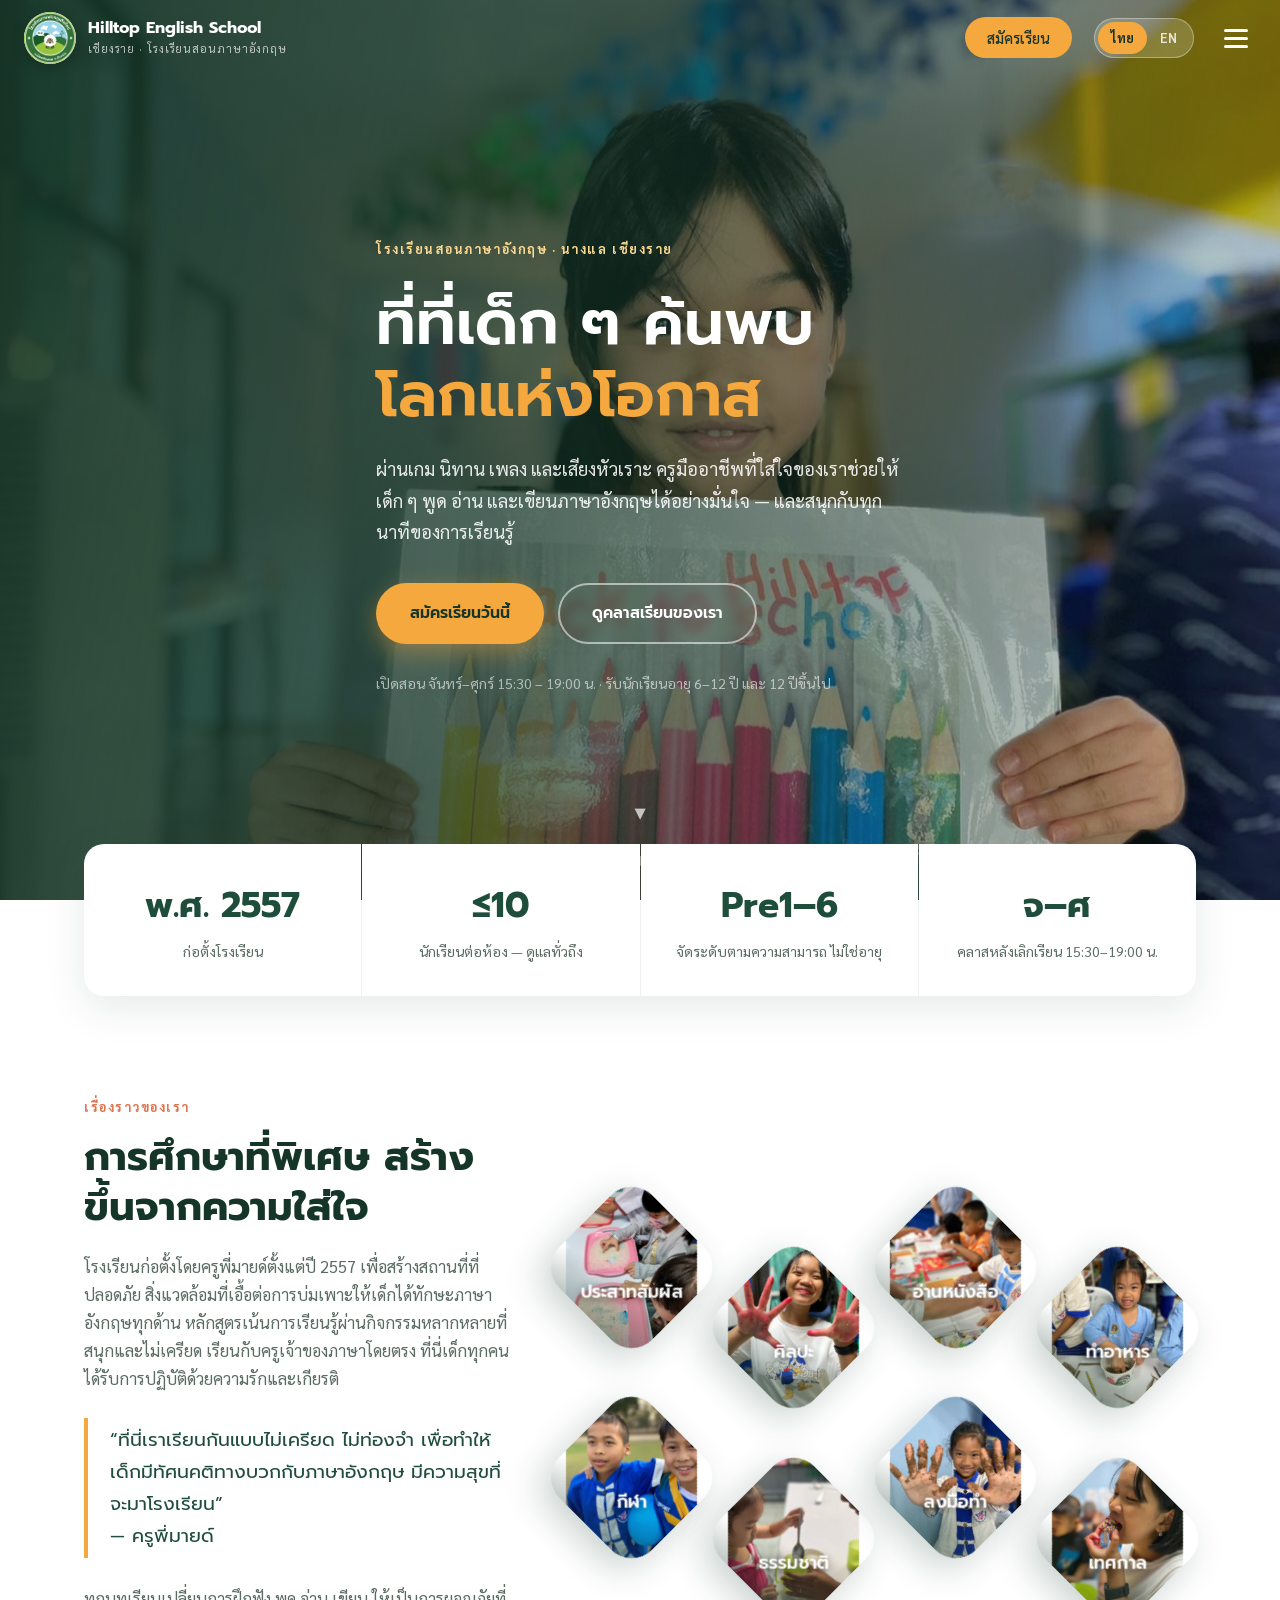
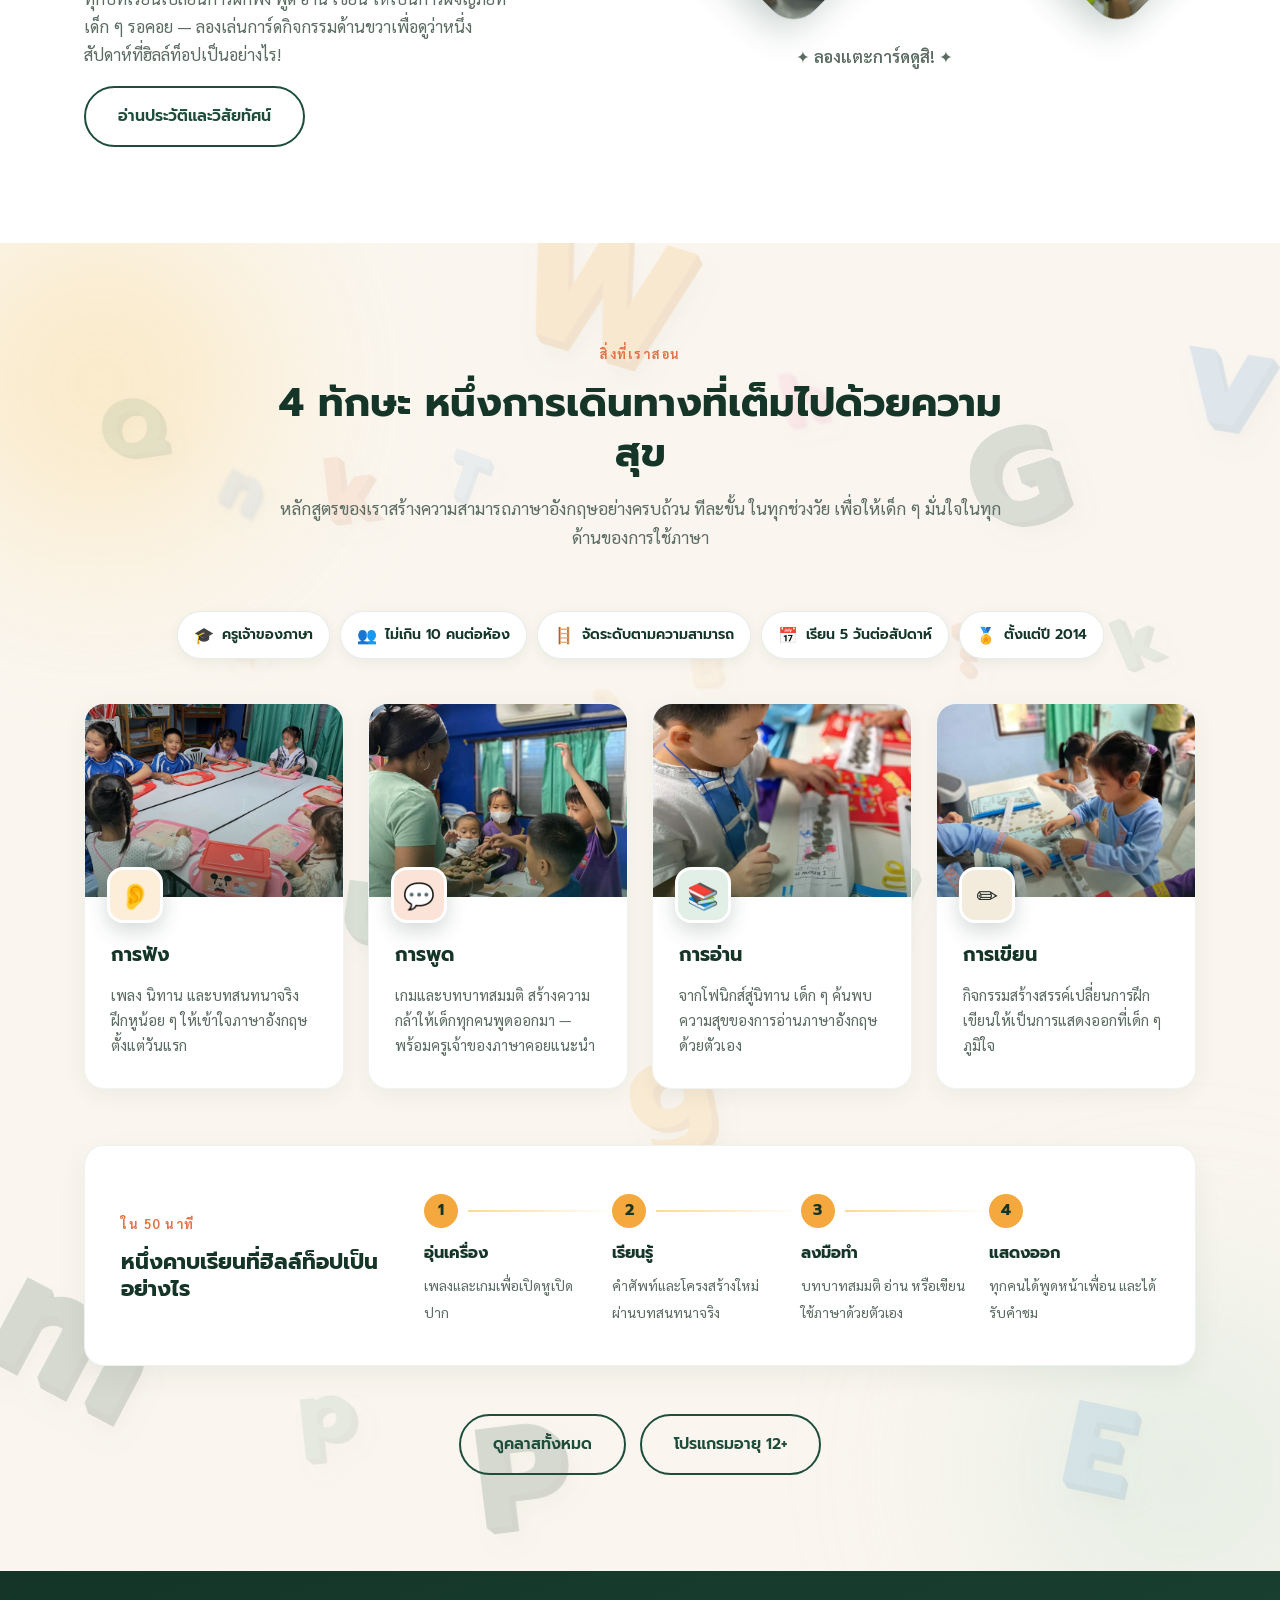
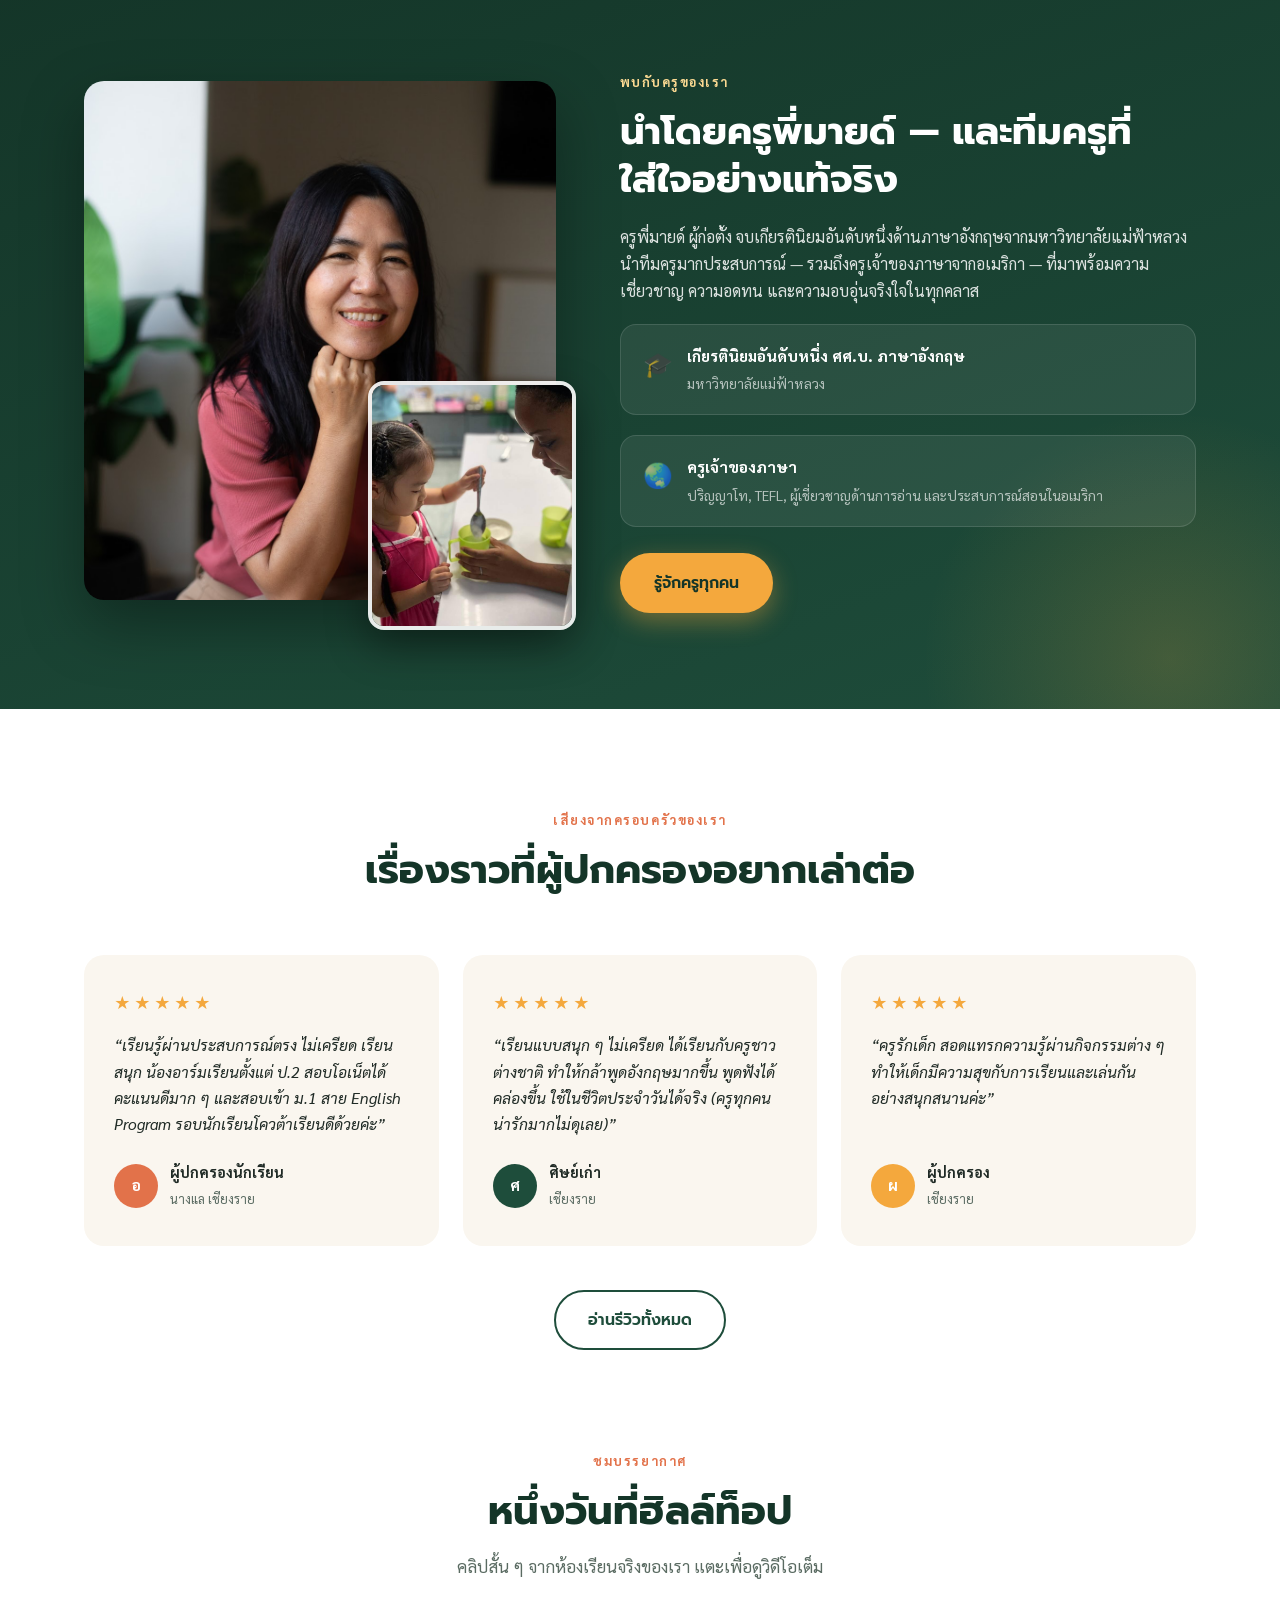
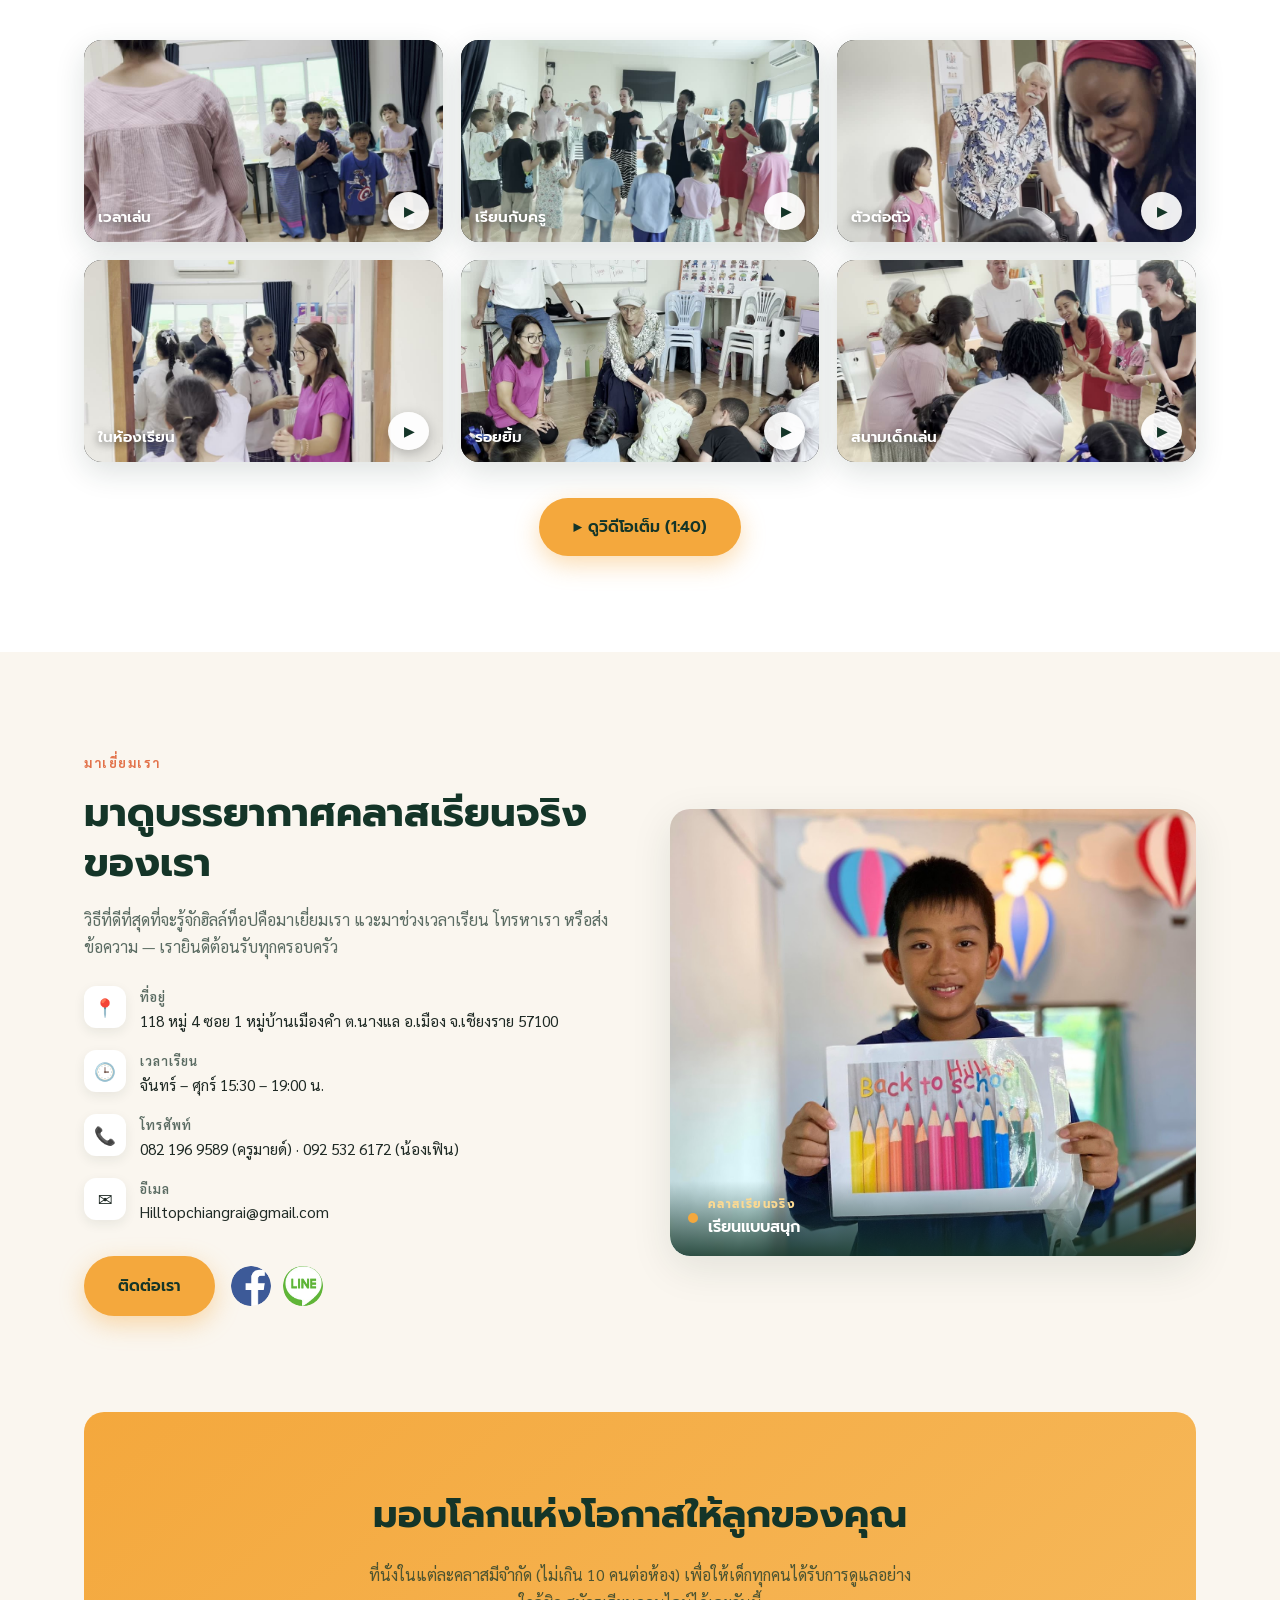
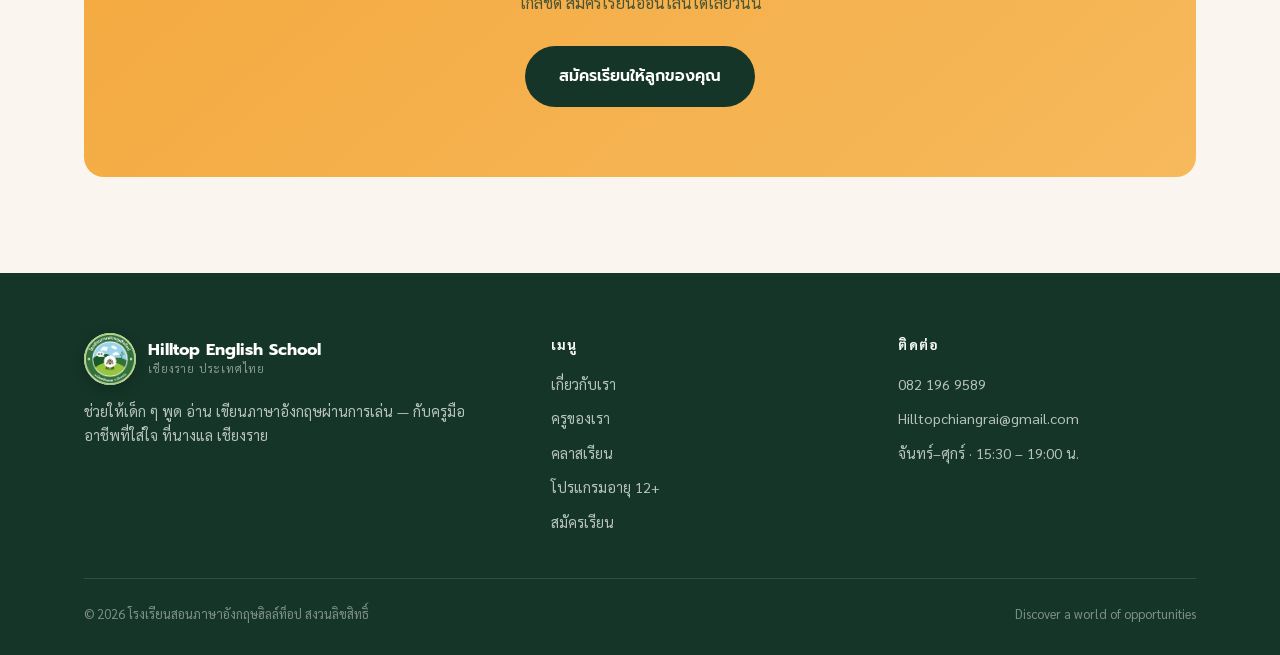
==== index.html @ f3720b36 "Classes: cinematic video bands from 2019 school film; Home: trust strip + lesson flow Co-Authored-By" ====
<!DOCTYPE html>
<html lang="th">
<head>
<meta charset="UTF-8">
<meta name="viewport" content="width=device-width, initial-scale=1.0">
<title>Hilltop English School — โรงเรียนสอนภาษาอังกฤษ เชียงราย</title>
<meta name="description" content="โรงเรียนสอนภาษาอังกฤษฮิลล์ท็อป เชียงราย — เด็ก ๆ เรียนรู้การพูด อ่าน เขียนภาษาอังกฤษผ่านเกม นิทาน และเพลง กับครูมืออาชีพที่ใส่ใจ">
<link rel="icon" href="assets/img/logo.png">
<link rel="preconnect" href="https://fonts.googleapis.com">
<link rel="preconnect" href="https://fonts.gstatic.com" crossorigin>
<link href="https://fonts.googleapis.com/css2?family=Inter:wght@400;500;600;700&family=Prompt:wght@400;500;600;700&family=Sarabun:wght@400;500;600&display=swap" rel="stylesheet">
<link rel="stylesheet" href="assets/site.css">
</head>
<body>

<nav id="nav">
  <div class="nav-inner">
    <a class="logo" href="index.html">
      <div class="logo-mark"><img src="assets/img/logo.png" alt="Hilltop English School logo"></div>
      <div class="logo-text"><b>Hilltop English School</b><span data-th="เชียงราย · โรงเรียนสอนภาษาอังกฤษ" data-en="Chiang Rai · English School">เชียงราย · โรงเรียนสอนภาษาอังกฤษ</span></div>
    </a>
    <ul class="nav-links">
      <li class="pg"><a href="about.html" data-th="เกี่ยวกับเรา" data-en="About Us">เกี่ยวกับเรา</a></li>
      <li class="pg"><a href="staff.html" data-th="ครูของเรา" data-en="Our Teachers">ครูของเรา</a></li>
      <li class="pg"><a href="classes.html" data-th="คลาสเรียน" data-en="Classes">คลาสเรียน</a></li>
      <li class="pg"><a href="age12.html" data-th="อายุ 12+" data-en="Age 12+">อายุ 12+</a></li>
      <li class="pg"><a href="reviews.html" data-th="รีวิว" data-en="Reviews">รีวิว</a></li>
      <li class="pg"><a href="contact.html" data-th="ติดต่อเรา" data-en="Contact">ติดต่อเรา</a></li>
      <li><a class="nav-cta" href="register.html" data-th="สมัครเรียน" data-en="Enroll Now">สมัครเรียน</a></li>
      <li><div class="lang-toggle" id="langToggle" title="Change language"><span data-lang="th" class="on">ไทย</span><span data-lang="en">EN</span></div></li>
    </ul>
  </div>
</nav>

<header class="hero">
  <div class="hero-slides">
    <div class="hero-slide on" style="background-image:url('assets/img/hero.jpg')"></div>
    <div class="hero-slide" style="background-image:url('assets/img/ext_07.jpg')"></div>
    <div class="hero-slide" style="background-image:url('assets/img/tile-outdoor.jpg')"></div>
    <div class="hero-slide" style="background-image:url('assets/img/ext_10.jpg')"></div>
    <div class="hero-slide" style="background-image:url('assets/img/ext_04.jpg')"></div>
  </div>
  <div class="hero-overlay"></div>
  <div class="wrap">
    <div class="hero-content">
      <span class="eyebrow" data-th="โรงเรียนสอนภาษาอังกฤษ · นางแล เชียงราย" data-en="English School · Nanglae, Chiang Rai">โรงเรียนสอนภาษาอังกฤษ · นางแล เชียงราย</span>
      <h1 data-th='ที่ที่เด็ก ๆ ค้นพบ<br><em>โลกแห่งโอกาส</em>' data-en='Where children discover <em>a world of opportunities</em>'>ที่ที่เด็ก ๆ ค้นพบ<br><em>โลกแห่งโอกาส</em></h1>
      <p class="lede" data-th="ผ่านเกม นิทาน เพลง และเสียงหัวเราะ ครูมืออาชีพที่ใส่ใจของเราช่วยให้เด็ก ๆ พูด อ่าน และเขียนภาษาอังกฤษได้อย่างมั่นใจ — และสนุกกับทุกนาทีของการเรียนรู้"
         data-en="Through games, stories, songs and laughter, our caring, qualified teachers help kids learn to speak, read and write English — and love every minute of it.">ผ่านเกม นิทาน เพลง และเสียงหัวเราะ ครูมืออาชีพที่ใส่ใจของเราช่วยให้เด็ก ๆ พูด อ่าน และเขียนภาษาอังกฤษได้อย่างมั่นใจ — และสนุกกับทุกนาทีของการเรียนรู้</p>
      <div class="hero-actions">
        <a class="btn btn-primary" href="register.html" data-th="สมัครเรียนวันนี้" data-en="Enroll Today">สมัครเรียนวันนี้</a>
        <a class="btn btn-ghost" href="classes.html" data-th="ดูคลาสเรียนของเรา" data-en="Explore Our Classes">ดูคลาสเรียนของเรา</a>
      </div>
      <p class="hero-note" data-th="เปิดสอน จันทร์–ศุกร์ 15:30 – 19:00 น. · รับนักเรียนอายุ 6–12 ปี และ 12 ปีขึ้นไป"
         data-en="Weekday classes 3:30 – 7:00 PM · Programs for ages 6–12 and 12+">เปิดสอน จันทร์–ศุกร์ 15:30 – 19:00 น. · รับนักเรียนอายุ 6–12 ปี และ 12 ปีขึ้นไป</p>
    </div>
  </div>
  <div class="hero-scroll">▾</div>
  <div class="hero-dots"></div>
</header>

<div class="stats">
  <div class="wrap">
    <div class="stats-band">
      <div class="stat"><div class="num" data-th="พ.ศ. 2557" data-en="2014">พ.ศ. 2557</div><p data-th="ก่อตั้งโรงเรียน" data-en="School founded">ก่อตั้งโรงเรียน</p></div>
      <div class="stat"><div class="num">≤10</div><p data-th="นักเรียนต่อห้อง — ดูแลทั่วถึง" data-en="Students per class — personal attention">นักเรียนต่อห้อง — ดูแลทั่วถึง</p></div>
      <div class="stat"><div class="num">Pre1–6</div><p data-th="จัดระดับตามความสามารถ ไม่ใช่อายุ" data-en="Levels by ability, not age">จัดระดับตามความสามารถ ไม่ใช่อายุ</p></div>
      <div class="stat"><div class="num" data-th="จ–ศ" data-en="M–F">จ–ศ</div><p data-th="คลาสหลังเลิกเรียน 15:30–19:00 น." data-en="After-school classes, 3:30–7 PM">คลาสหลังเลิกเรียน 15:30–19:00 น.</p></div>
    </div>
  </div>
</div>

<section class="story" id="story">
  <div class="wrap">
    <div class="rv">
      <span class="eyebrow" data-th="เรื่องราวของเรา" data-en="Our Story">เรื่องราวของเรา</span>
      <h2 data-th="การศึกษาที่พิเศษ สร้างขึ้นจากความใส่ใจ" data-en="An extraordinary education, built on care">การศึกษาที่พิเศษ สร้างขึ้นจากความใส่ใจ</h2>
      <p data-th="โรงเรียนก่อตั้งโดยครูพี่มายด์ตั้งแต่ปี 2557 เพื่อสร้างสถานที่ที่ปลอดภัย สิ่งแวดล้อมที่เอื้อต่อการบ่มเพาะให้เด็กได้ทักษะภาษาอังกฤษทุกด้าน หลักสูตรเน้นการเรียนรู้ผ่านกิจกรรมหลากหลายที่สนุกและไม่เครียด เรียนกับครูเจ้าของภาษาโดยตรง ที่นี่เด็กทุกคนได้รับการปฏิบัติด้วยความรักและเกียรติ"
         data-en="Founded by Teacher Mind in 2014 as a safe, nurturing place where children build every English skill. The curriculum centers on fun, stress-free activities taught directly by native speakers — and every child here is treated with love and honor.">โรงเรียนก่อตั้งโดยครูพี่มายด์ตั้งแต่ปี 2557 เพื่อสร้างสถานที่ที่ปลอดภัย สิ่งแวดล้อมที่เอื้อต่อการบ่มเพาะให้เด็กได้ทักษะภาษาอังกฤษทุกด้าน หลักสูตรเน้นการเรียนรู้ผ่านกิจกรรมหลากหลายที่สนุกและไม่เครียด เรียนกับครูเจ้าของภาษาโดยตรง ที่นี่เด็กทุกคนได้รับการปฏิบัติด้วยความรักและเกียรติ</p>
      <blockquote data-th="&ldquo;ที่นี่เราเรียนกันแบบไม่เครียด ไม่ท่องจำ เพื่อทำให้เด็กมีทัศนคติทางบวกกับภาษาอังกฤษ มีความสุขที่จะมาโรงเรียน&rdquo;<br>— ครูพี่มายด์" data-en="&ldquo;Here we learn without stress and without rote memorization — so children build a positive attitude toward English and are happy to come to school.&rdquo;<br>— Teacher Mind">&ldquo;ที่นี่เราเรียนกันแบบไม่เครียด ไม่ท่องจำ เพื่อทำให้เด็กมีทัศนคติทางบวกกับภาษาอังกฤษ มีความสุขที่จะมาโรงเรียน&rdquo;<br>— ครูพี่มายด์</blockquote>
      <p data-th="ทุกบทเรียนเปลี่ยนการฝึกฟัง พูด อ่าน เขียน ให้เป็นการผจญภัยที่เด็ก ๆ รอคอย — ลองเล่นการ์ดกิจกรรมด้านขวาเพื่อดูว่าหนึ่งสัปดาห์ที่ฮิลล์ท็อปเป็นอย่างไร!"
         data-en="Every lesson turns listening, speaking, reading and writing into adventures children look forward to — play with the activity cards on the right to see what a week at Hilltop looks like!">ทุกบทเรียนเปลี่ยนการฝึกฟัง พูด อ่าน เขียน ให้เป็นการผจญภัยที่เด็ก ๆ รอคอย — ลองเล่นการ์ดกิจกรรมด้านขวาเพื่อดูว่าหนึ่งสัปดาห์ที่ฮิลล์ท็อปเป็นอย่างไร!</p>
      <a class="btn btn-outline" href="about.html" data-th="อ่านประวัติและวิสัยทัศน์" data-en="Read Our History &amp; Vision">อ่านประวัติและวิสัยทัศน์</a>
    </div>
    <div class="rv">
      <div class="board" id="board">
        <div class="dia"><div class="dia-inner">
          <div class="dia-face dia-front"><img src="assets/img/tile-senses.jpg" alt=""><div class="dia-label" data-th="ประสาทสัมผัส" data-en="Sensory Play">ประสาทสัมผัส</div></div>
          <div class="dia-face dia-back bg-1"><div class="in"><b data-th="เรียนผ่านสัมผัส" data-en="Learning by Touch">เรียนผ่านสัมผัส</b><span data-th="ฝึกเขียนตัวอักษรผ่านกิจกรรมสนุก ๆ" data-en="Tracing letters through playful activities">ฝึกเขียนตัวอักษรผ่านกิจกรรมสนุก ๆ</span></div></div>
        </div></div>
        <div class="dia"><div class="dia-inner">
          <div class="dia-face dia-front"><img src="assets/img/tile-paint.jpg" alt=""><div class="dia-label" data-th="ศิลปะ" data-en="Art">ศิลปะ</div></div>
          <div class="dia-face dia-back bg-2"><div class="in"><b data-th="สร้างสรรค์" data-en="Get Creative">สร้างสรรค์</b><span data-th="ศิลปะและงานฝีมือ พร้อมคำศัพท์ใหม่" data-en="Arts &amp; crafts, with new English words">ศิลปะและงานฝีมือ พร้อมคำศัพท์ใหม่</span></div></div>
        </div></div>
        <div class="dia"><div class="dia-inner">
          <div class="dia-face dia-front"><img src="assets/img/tile-read.jpg" alt=""><div class="dia-label" data-th="อ่านหนังสือ" data-en="Reading">อ่านหนังสือ</div></div>
          <div class="dia-face dia-back bg-3"><div class="in"><b data-th="รักการอ่าน" data-en="Love of Reading">รักการอ่าน</b><span data-th="จากโฟนิกส์สู่นิทานภาษาอังกฤษ" data-en="From phonics to English storybooks">จากโฟนิกส์สู่นิทานภาษาอังกฤษ</span></div></div>
        </div></div>
        <div class="dia"><div class="dia-inner">
          <div class="dia-face dia-front"><img src="assets/img/tile-cook.jpg" alt=""><div class="dia-label" data-th="ทำอาหาร" data-en="Cooking">ทำอาหาร</div></div>
          <div class="dia-face dia-back bg-4"><div class="in"><b data-th="ครัวเล็ก ๆ" data-en="Little Chefs">ครัวเล็ก ๆ</b><span data-th="เรียนคำศัพท์ผ่านการทำขนม" data-en="Vocabulary through cooking together">เรียนคำศัพท์ผ่านการทำขนม</span></div></div>
        </div></div>
        <div class="dia"><div class="dia-inner">
          <div class="dia-face dia-front"><img src="assets/img/tile-outdoor.jpg" alt=""><div class="dia-label" data-th="กีฬา" data-en="Sports">กีฬา</div></div>
          <div class="dia-face dia-back bg-3"><div class="in"><b data-th="เล่นข้างนอก" data-en="Outdoor Fun">เล่นข้างนอก</b><span data-th="กีฬาและเกมกลางแจ้งเป็นภาษาอังกฤษ" data-en="Sports &amp; games — all in English">กีฬาและเกมกลางแจ้งเป็นภาษาอังกฤษ</span></div></div>
        </div></div>
        <div class="dia"><div class="dia-inner">
          <div class="dia-face dia-front"><img src="assets/img/tile-nature.jpg" alt=""><div class="dia-label" data-th="ธรรมชาติ" data-en="Nature">ธรรมชาติ</div></div>
          <div class="dia-face dia-back bg-1"><div class="in"><b data-th="ทัศนศึกษา" data-en="Field Trips">ทัศนศึกษา</b><span data-th="ผจญภัยและเรียนรู้นอกห้องเรียน" data-en="Adventures beyond the classroom">ผจญภัยและเรียนรู้นอกห้องเรียน</span></div></div>
        </div></div>
        <div class="dia"><div class="dia-inner">
          <div class="dia-face dia-front"><img src="assets/img/tile-mud.jpg" alt=""><div class="dia-label" data-th="ลงมือทำ" data-en="Hands-On">ลงมือทำ</div></div>
          <div class="dia-face dia-back bg-2"><div class="in"><b data-th="กล้าเลอะ กล้าเรียนรู้" data-en="Messy &amp; Proud">กล้าเลอะ กล้าเรียนรู้</b><span data-th="การทดลองที่ทำให้จำได้ไม่ลืม" data-en="Experiences kids never forget">การทดลองที่ทำให้จำได้ไม่ลืม</span></div></div>
        </div></div>
        <div class="dia"><div class="dia-inner">
          <div class="dia-face dia-front"><img src="assets/img/tile-party.jpg" alt=""><div class="dia-label" data-th="เทศกาล" data-en="Celebrations">เทศกาล</div></div>
          <div class="dia-face dia-back bg-4"><div class="in"><b data-th="ความสุขทุกเทศกาล" data-en="Every Festival">ความสุขทุกเทศกาล</b><span data-th="วัฒนธรรมและปาร์ตี้ภาษาอังกฤษ" data-en="Culture, parties &amp; English cheer">วัฒนธรรมและปาร์ตี้ภาษาอังกฤษ</span></div></div>
        </div></div>
      </div>
      <p class="play-hint" data-th="✦ ลองแตะการ์ดดูสิ! ✦" data-en="✦ Tap the cards to play! ✦">✦ ลองแตะการ์ดดูสิ! ✦</p>
    </div>
  </div>
</section>

<section class="programs" id="programs">
  <div class="prog-bg" aria-hidden="true"><span class="blob b1"></span><span class="blob b2"></span><div class="letter-field" id="letterField"></div></div>
  <div class="wrap">
    <div class="sec-head rv">
      <span class="eyebrow" data-th="สิ่งที่เราสอน" data-en="What We Teach">สิ่งที่เราสอน</span>
      <h2 data-th="4 ทักษะ หนึ่งการเดินทางที่เต็มไปด้วยความสุข" data-en="Four skills. One joyful journey.">4 ทักษะ หนึ่งการเดินทางที่เต็มไปด้วยความสุข</h2>
      <p data-th="หลักสูตรของเราสร้างความสามารถภาษาอังกฤษอย่างครบถ้วน ทีละขั้น ในทุกช่วงวัย เพื่อให้เด็ก ๆ มั่นใจในทุกด้านของการใช้ภาษา"
         data-en="Our curriculum builds complete English ability — step by step, at every age — so children grow confident in every way they use the language.">หลักสูตรของเราสร้างความสามารถภาษาอังกฤษอย่างครบถ้วน ทีละขั้น ในทุกช่วงวัย เพื่อให้เด็ก ๆ มั่นใจในทุกด้านของการใช้ภาษา</p>
    </div>
    <ul class="trust rv">
      <li><span>🎓</span><b data-th="ครูเจ้าของภาษา" data-en="Native-speaker teachers">ครูเจ้าของภาษา</b></li>
      <li><span>👥</span><b data-th="ไม่เกิน 10 คนต่อห้อง" data-en="Max 10 per class">ไม่เกิน 10 คนต่อห้อง</b></li>
      <li><span>🪜</span><b data-th="จัดระดับตามความสามารถ" data-en="Placed by ability">จัดระดับตามความสามารถ</b></li>
      <li><span>📅</span><b data-th="เรียน 5 วันต่อสัปดาห์" data-en="5 days a week">เรียน 5 วันต่อสัปดาห์</b></li>
      <li><span>🏅</span><b data-th="ตั้งแต่ปี 2014" data-en="Since 2014">ตั้งแต่ปี 2014</b></li>
    </ul>
    <div class="cards">
      <div class="card card-photo rv">
        <div class="card-img"><div class="card-img-clip"><img src="assets/img/orig_01.jpg" alt="" loading="lazy"></div><div class="icon i-1">👂</div></div>
        <div class="card-body">
        <h3 data-th="การฟัง" data-en="Listening">การฟัง</h3>
        <p data-th="เพลง นิทาน และบทสนทนาจริง ฝึกหูน้อย ๆ ให้เข้าใจภาษาอังกฤษตั้งแต่วันแรก" data-en="Songs, stories and natural conversation train young ears to understand real English from day one.">เพลง นิทาน และบทสนทนาจริง ฝึกหูน้อย ๆ ให้เข้าใจภาษาอังกฤษตั้งแต่วันแรก</p>
      </div>
      </div>
      <div class="card card-photo rv">
        <div class="card-img"><div class="card-img-clip"><img src="assets/img/orig_12.jpg" alt="" loading="lazy"></div><div class="icon i-2">💬</div></div>
        <div class="card-body">
        <h3 data-th="การพูด" data-en="Speaking">การพูด</h3>
        <p data-th="เกมและบทบาทสมมติ สร้างความกล้าให้เด็กทุกคนพูดออกมา — พร้อมครูเจ้าของภาษาคอยแนะนำ" data-en="Games and role-play give every child the confidence to speak up — with native-speaker teachers to guide them.">เกมและบทบาทสมมติ สร้างความกล้าให้เด็กทุกคนพูดออกมา — พร้อมครูเจ้าของภาษาคอยแนะนำ</p>
      </div>
      </div>
      <div class="card card-photo rv">
        <div class="card-img"><div class="card-img-clip"><img src="assets/img/orig_28.jpg" alt="" loading="lazy"></div><div class="icon i-3">📚</div></div>
        <div class="card-body">
        <h3 data-th="การอ่าน" data-en="Reading">การอ่าน</h3>
        <p data-th="จากโฟนิกส์สู่นิทาน เด็ก ๆ ค้นพบความสุขของการอ่านภาษาอังกฤษด้วยตัวเอง" data-en="From phonics to fairy tales, children discover the joy of reading English on their own.">จากโฟนิกส์สู่นิทาน เด็ก ๆ ค้นพบความสุขของการอ่านภาษาอังกฤษด้วยตัวเอง</p>
      </div>
      </div>
      <div class="card card-photo rv">
        <div class="card-img"><div class="card-img-clip"><img src="assets/img/orig_22.jpg" alt="" loading="lazy"></div><div class="icon i-4">✏️</div></div>
        <div class="card-body">
        <h3 data-th="การเขียน" data-en="Writing">การเขียน</h3>
        <p data-th="กิจกรรมสร้างสรรค์เปลี่ยนการฝึกเขียนให้เป็นการแสดงออกที่เด็ก ๆ ภูมิใจ" data-en="Creative, hands-on activities turn writing practice into self-expression children are proud of.">กิจกรรมสร้างสรรค์เปลี่ยนการฝึกเขียนให้เป็นการแสดงออกที่เด็ก ๆ ภูมิใจ</p>
      </div>
      </div>
    </div>
    <div class="flow rv">
      <div class="flow-head"><span class="eyebrow" data-th="ใน 50 นาที" data-en="Inside 50 minutes">ใน 50 นาที</span><h3 data-th="หนึ่งคาบเรียนที่ฮิลล์ท็อปเป็นอย่างไร" data-en="What one Hilltop lesson looks like">หนึ่งคาบเรียนที่ฮิลล์ท็อปเป็นอย่างไร</h3></div>
      <ol class="flow-steps">
        <li><i>1</i><b data-th="อุ่นเครื่อง" data-en="Warm-up">อุ่นเครื่อง</b><span data-th="เพลงและเกมเพื่อเปิดหูเปิดปาก" data-en="A song and a game to open ears and mouths.">เพลงและเกมเพื่อเปิดหูเปิดปาก</span></li>
        <li><i>2</i><b data-th="เรียนรู้" data-en="Learn">เรียนรู้</b><span data-th="คำศัพท์และโครงสร้างใหม่ ผ่านบทสนทนาจริง" data-en="New words and patterns through real conversation.">คำศัพท์และโครงสร้างใหม่ ผ่านบทสนทนาจริง</span></li>
        <li><i>3</i><b data-th="ลงมือทำ" data-en="Do">ลงมือทำ</b><span data-th="บทบาทสมมติ อ่าน หรือเขียน ใช้ภาษาด้วยตัวเอง" data-en="Role-play, reading or writing — using the language themselves.">บทบาทสมมติ อ่าน หรือเขียน ใช้ภาษาด้วยตัวเอง</span></li>
        <li><i>4</i><b data-th="แสดงออก" data-en="Show">แสดงออก</b><span data-th="ทุกคนได้พูดหน้าเพื่อน และได้รับคำชม" data-en="Every child speaks up in front of friends, and gets praised.">ทุกคนได้พูดหน้าเพื่อน และได้รับคำชม</span></li>
      </ol>
    </div>
    <div style="text-align:center;margin-top:48px" class="rv">
      <a class="btn btn-outline" href="classes.html" data-th="ดูคลาสทั้งหมด" data-en="See All Classes">ดูคลาสทั้งหมด</a>
      <a class="btn btn-outline" href="age12.html" style="margin-left:10px" data-th="โปรแกรมอายุ 12+" data-en="Age 12+ Program">โปรแกรมอายุ 12+</a>
    </div>
  </div>
</section>

<section class="teacher" id="teacher">
  <div class="wrap">
    <div class="teacher-photos rv">
      <div class="main"><img src="assets/img/teacher-mind.jpg" alt="Teacher Mind"></div>
      <div class="small"><img src="assets/img/teacher.jpg" alt="Teacher helping a young student"></div>
    </div>
    <div class="rv">
      <span class="eyebrow" data-th="พบกับครูของเรา" data-en="Meet Our Teachers">พบกับครูของเรา</span>
      <h2 data-th="นำโดยครูพี่มายด์ — และทีมครูที่ใส่ใจอย่างแท้จริง" data-en="Led by Teacher Mind — and a team that truly cares">นำโดยครูพี่มายด์ — และทีมครูที่ใส่ใจอย่างแท้จริง</h2>
      <p data-th="ครูพี่มายด์ ผู้ก่อตั้ง จบเกียรตินิยมอันดับหนึ่งด้านภาษาอังกฤษจากมหาวิทยาลัยแม่ฟ้าหลวง นำทีมครูมากประสบการณ์ — รวมถึงครูเจ้าของภาษาจากอเมริกา — ที่มาพร้อมความเชี่ยวชาญ ความอดทน และความอบอุ่นจริงใจในทุกคลาส"
         data-en='Founder "Teacher Mind" graduated with first-class honors in English from Mae Fah Luang University. She leads a team of experienced, qualified teachers — including native English speakers from the U.S. — who bring expertise, patience and genuine warmth to every class.'>ครูพี่มายด์ ผู้ก่อตั้ง จบเกียรตินิยมอันดับหนึ่งด้านภาษาอังกฤษจากมหาวิทยาลัยแม่ฟ้าหลวง นำทีมครูมากประสบการณ์ — รวมถึงครูเจ้าของภาษาจากอเมริกา — ที่มาพร้อมความเชี่ยวชาญ ความอดทน และความอบอุ่นจริงใจในทุกคลาส</p>
      <div class="cred"><span class="badge">🎓</span><div><b data-th="เกียรตินิยมอันดับหนึ่ง ศศ.บ. ภาษาอังกฤษ" data-en="First-Class Honors, B.A. English">เกียรตินิยมอันดับหนึ่ง ศศ.บ. ภาษาอังกฤษ</b><span data-th="มหาวิทยาลัยแม่ฟ้าหลวง" data-en="Mae Fah Luang University">มหาวิทยาลัยแม่ฟ้าหลวง</span></div></div>
      <div class="cred"><span class="badge">🌏</span><div><b data-th="ครูเจ้าของภาษา" data-en="Native-Speaker Teachers">ครูเจ้าของภาษา</b><span data-th="ปริญญาโท, TEFL, ผู้เชี่ยวชาญด้านการอ่าน และประสบการณ์สอนในอเมริกา" data-en="Master's degrees, TEFL certification, reading specialists &amp; U.S. teaching experience">ปริญญาโท, TEFL, ผู้เชี่ยวชาญด้านการอ่าน และประสบการณ์สอนในอเมริกา</span></div></div>
      <div style="margin-top:26px"><a class="btn btn-primary" href="staff.html" data-th="รู้จักครูทุกคน" data-en="Meet the Whole Team">รู้จักครูทุกคน</a></div>
    </div>
  </div>
</section>

<section class="quotes" id="reviews">
  <div class="wrap">
    <div class="sec-head rv">
      <span class="eyebrow" data-th="เสียงจากครอบครัวของเรา" data-en="From Our Families">เสียงจากครอบครัวของเรา</span>
      <h2 data-th="เรื่องราวที่ผู้ปกครองอยากเล่าต่อ" data-en="Stories parents love to tell">เรื่องราวที่ผู้ปกครองอยากเล่าต่อ</h2>
    </div>
    <div class="cards3">
      <div class="quote rv">
        <div class="stars">★★★★★</div>
        <p data-th="&ldquo;เรียนรู้ผ่านประสบการณ์ตรง ไม่เครียด เรียนสนุก น้องอาร์มเรียนตั้งแต่ ป.2 สอบโอเน็ตได้คะแนนดีมาก ๆ และสอบเข้า ม.1 สาย English Program รอบนักเรียนโควต้าเรียนดีด้วยค่ะ&rdquo;" data-en="&ldquo;Learning through real experience — fun and stress-free. My son studied here since Grade 2, scored very well on the O-NET, and got into an English Program middle school through the academic quota round.&rdquo;">&ldquo;เรียนรู้ผ่านประสบการณ์ตรง ไม่เครียด เรียนสนุก น้องอาร์มเรียนตั้งแต่ ป.2 สอบโอเน็ตได้คะแนนดีมาก ๆ และสอบเข้า ม.1 สาย English Program รอบนักเรียนโควต้าเรียนดีด้วยค่ะ&rdquo;</p>
        <div class="who"><div class="avatar a1">อ</div><div><b data-th="ผู้ปกครองนักเรียน" data-en="Parent of a student">ผู้ปกครองนักเรียน</b><span data-th="นางแล เชียงราย" data-en="Nanglae, Chiang Rai">นางแล เชียงราย</span></div></div>
      </div>
      <div class="quote rv">
        <div class="stars">★★★★★</div>
        <p data-th="&ldquo;เรียนแบบสนุก ๆ ไม่เครียด ได้เรียนกับครูชาวต่างชาติ ทำให้กล้าพูดอังกฤษมากขึ้น พูดฟังได้คล่องขึ้น ใช้ในชีวิตประจำวันได้จริง (ครูทุกคนน่ารักมากไม่ดุเลย)&rdquo;" data-en="&ldquo;Fun, stress-free classes with native-speaker teachers made me braver to speak English and much more fluent — skills I really use in daily life. (Every teacher is so kind, never strict!)&rdquo;">&ldquo;เรียนแบบสนุก ๆ ไม่เครียด ได้เรียนกับครูชาวต่างชาติ ทำให้กล้าพูดอังกฤษมากขึ้น พูดฟังได้คล่องขึ้น ใช้ในชีวิตประจำวันได้จริง (ครูทุกคนน่ารักมากไม่ดุเลย)&rdquo;</p>
        <div class="who"><div class="avatar a2">ศ</div><div><b data-th="ศิษย์เก่า" data-en="Alumna">ศิษย์เก่า</b><span data-th="เชียงราย" data-en="Chiang Rai">เชียงราย</span></div></div>
      </div>
      <div class="quote rv">
        <div class="stars">★★★★★</div>
        <p data-th="&ldquo;ครูรักเด็ก สอดแทรกความรู้ผ่านกิจกรรมต่าง ๆ ทำให้เด็กมีความสุขกับการเรียนและเล่นกันอย่างสนุกสนานค่ะ&rdquo;" data-en="&ldquo;The teachers love the children and weave learning into every activity — the kids are happy studying and playing together.&rdquo;">&ldquo;ครูรักเด็ก สอดแทรกความรู้ผ่านกิจกรรมต่าง ๆ ทำให้เด็กมีความสุขกับการเรียนและเล่นกันอย่างสนุกสนานค่ะ&rdquo;</p>
        <div class="who"><div class="avatar a3">ผ</div><div><b data-th="ผู้ปกครอง" data-en="Parent">ผู้ปกครอง</b><span data-th="เชียงราย" data-en="Chiang Rai">เชียงราย</span></div></div>
      </div>
    </div>
    <div style="text-align:center;margin-top:44px" class="rv">
      <a class="btn btn-outline" href="reviews.html" data-th="อ่านรีวิวทั้งหมด" data-en="Read All Reviews">อ่านรีวิวทั้งหมด</a>
    </div>
  </div>
</section>

<section class="clips-sec" id="video">
  <div class="wrap">
    <div class="sec-head rv">
      <span class="eyebrow" data-th="ชมบรรยากาศ" data-en="See it for yourself">ชมบรรยากาศ</span>
      <h2 data-th="หนึ่งวันที่ฮิลล์ท็อป" data-en="A day at Hilltop">หนึ่งวันที่ฮิลล์ท็อป</h2>
      <p data-th="คลิปสั้น ๆ จากห้องเรียนจริงของเรา แตะเพื่อดูวิดีโอเต็ม" data-en="Short clips from our real classrooms. Tap any clip to watch the full video.">คลิปสั้น ๆ จากห้องเรียนจริงของเรา แตะเพื่อดูวิดีโอเต็ม</p>
    </div>
    <div class="clips">
      <button class="clip rv" data-i="1" type="button" aria-label="Play video">
        <video muted loop playsinline preload="none" poster="assets/video/clip-1.jpg"><source src="assets/video/clip-1.mp4" type="video/mp4"></video>
        <span class="clip-label" data-th="เวลาเล่น" data-en="Play time">เวลาเล่น</span>
      </button>
      <button class="clip rv" data-i="2" type="button" aria-label="Play video">
        <video muted loop playsinline preload="none" poster="assets/video/clip-2.jpg"><source src="assets/video/clip-2.mp4" type="video/mp4"></video>
        <span class="clip-label" data-th="เรียนกับครู" data-en="Learning together">เรียนกับครู</span>
      </button>
      <button class="clip rv" data-i="3" type="button" aria-label="Play video">
        <video muted loop playsinline preload="none" poster="assets/video/clip-3.jpg"><source src="assets/video/clip-3.mp4" type="video/mp4"></video>
        <span class="clip-label" data-th="ตัวต่อตัว" data-en="One-on-one">ตัวต่อตัว</span>
      </button>
      <button class="clip rv" data-i="4" type="button" aria-label="Play video">
        <video muted loop playsinline preload="none" poster="assets/video/clip-4.jpg"><source src="assets/video/clip-4.mp4" type="video/mp4"></video>
        <span class="clip-label" data-th="ในห้องเรียน" data-en="In the classroom">ในห้องเรียน</span>
      </button>
      <button class="clip rv" data-i="5" type="button" aria-label="Play video">
        <video muted loop playsinline preload="none" poster="assets/video/clip-5.jpg"><source src="assets/video/clip-5.mp4" type="video/mp4"></video>
        <span class="clip-label" data-th="รอยยิ้ม" data-en="Happy faces">รอยยิ้ม</span>
      </button>
      <button class="clip rv" data-i="6" type="button" aria-label="Play video">
        <video muted loop playsinline preload="none" poster="assets/video/clip-6.jpg"><source src="assets/video/clip-6.mp4" type="video/mp4"></video>
        <span class="clip-label" data-th="สนามเด็กเล่น" data-en="Playground">สนามเด็กเล่น</span>
      </button>
    </div>
    <div style="text-align:center;margin-top:36px" class="rv">
      <button class="btn btn-primary" type="button" id="playFull" data-th="▶ ดูวิดีโอเต็ม (1:40)" data-en="▶ Watch the full video (1:40)">▶ ดูวิดีโอเต็ม (1:40)</button>
    </div>
  </div>
</section>
<div class="lightbox" id="lightbox" hidden>
  <div class="lb-inner">
    <button class="lb-close" type="button" aria-label="Close">✕</button>
    <video id="fullVideo" controls playsinline preload="metadata" poster="assets/video/hilltop-promo-2026.jpg"><source src="assets/video/hilltop-promo-2026.mp4" type="video/mp4"></video>
  </div>
</div>

<section class="visit" id="visit">
  <div class="wrap">
    <div class="rv">
      <span class="eyebrow" data-th="มาเยี่ยมเรา" data-en="Visit Us">มาเยี่ยมเรา</span>
      <h2 data-th="มาดูบรรยากาศคลาสเรียนจริงของเรา" data-en="Come see a class in action">มาดูบรรยากาศคลาสเรียนจริงของเรา</h2>
      <p data-th="วิธีที่ดีที่สุดที่จะรู้จักฮิลล์ท็อปคือมาเยี่ยมเรา แวะมาช่วงเวลาเรียน โทรหาเรา หรือส่งข้อความ — เรายินดีต้อนรับทุกครอบครัว"
         data-en="The best way to know Hilltop is to visit. Stop by during class hours, call us, or send a message — we'd love to welcome your family.">วิธีที่ดีที่สุดที่จะรู้จักฮิลล์ท็อปคือมาเยี่ยมเรา แวะมาช่วงเวลาเรียน โทรหาเรา หรือส่งข้อความ — เรายินดีต้อนรับทุกครอบครัว</p>
      <ul class="info-list">
        <li><div class="ic">📍</div><div><b data-th="ที่อยู่" data-en="Address">ที่อยู่</b><span data-th="118 หมู่ 4 ซอย 1 หมู่บ้านเมืองคำ ต.นางแล อ.เมือง จ.เชียงราย 57100" data-en="118 M.4 Soi 1, Muangkham Village, T. Nanglae, A. Muang, Chiang Rai 57100">118 หมู่ 4 ซอย 1 หมู่บ้านเมืองคำ ต.นางแล อ.เมือง จ.เชียงราย 57100</span></div></li>
        <li><div class="ic">🕒</div><div><b data-th="เวลาเรียน" data-en="Class Hours">เวลาเรียน</b><span data-th="จันทร์ – ศุกร์ 15:30 – 19:00 น." data-en="Monday – Friday, 3:30 PM – 7:00 PM">จันทร์ – ศุกร์ 15:30 – 19:00 น.</span></div></li>
        <li><div class="ic">📞</div><div><b data-th="โทรศัพท์" data-en="Phone">โทรศัพท์</b><span data-th="082 196 9589 (ครูมายด์) · 092 532 6172 (น้องเฟิน)" data-en="+66 82 196 9589 (Teacher Mind) · +66 92 532 6172 (Fern)">082 196 9589 (ครูมายด์) · 092 532 6172 (น้องเฟิน)</span></div></li>
        <li><div class="ic">✉️</div><div><b data-th="อีเมล" data-en="Email">อีเมล</b><span>Hilltopchiangrai@gmail.com</span></div></li>
      </ul>
      <div style="display:flex;gap:16px;align-items:center;flex-wrap:wrap">
        <a class="btn btn-primary" href="contact.html" data-th="ติดต่อเรา" data-en="Contact Us">ติดต่อเรา</a>
        <div class="social-row">
          <a href="https://www.facebook.com/share/1ewb9BVQ7J37pK8a/" target="_blank" rel="noopener" title="Facebook"><img src="assets/img/facebook.png" alt="Facebook"></a>
          <a href="https://lin.ee/mpPx8sn" target="_blank" rel="noopener" title="LINE"><img src="assets/img/line.png" alt="LINE"></a>
        </div>
      </div>
    </div>
    <div class="visit-photo rv roller-box">
      <div class="roller-stage">
        <img class="rs-img on" src="assets/img/story.jpg" alt="Hilltop student" data-cap-th="เรียนแบบสนุก" data-cap-en="Learning through play">
        <img class="rs-img" src="assets/img/orig_20.jpg" alt="" data-cap-th="ศิลปะและงานฝีมือ" data-cap-en="Arts and crafts">
        <img class="rs-img" src="assets/img/tile-cook.jpg" alt="" data-cap-th="ทำอาหารเป็นภาษาอังกฤษ" data-cap-en="Cooking in English">
        <img class="rs-img" src="assets/img/orig_16.jpg" alt="" data-cap-th="เวลาเล่นกลางแจ้ง" data-cap-en="Outdoor time">
        <img class="rs-img" src="assets/img/tile-nature.jpg" alt="" data-cap-th="สำรวจธรรมชาติ" data-cap-en="Exploring nature">
        <div class="rs-cap"><span class="dot"></span><div><small data-th="คลาสเรียนจริง" data-en="Class in action">คลาสเรียนจริง</small><b class="rs-cap-text">เรียนแบบสนุก</b></div></div>
      </div>
      <div class="hand" aria-hidden="true">
        <svg viewBox="0 0 120 120" class="roller-svg">
          <defs><linearGradient id="rg" x1="0" x2="1"><stop offset="0" stop-color="#fff" stop-opacity=".5"/><stop offset=".45" stop-color="#fff" stop-opacity="0"/><stop offset="1" stop-color="#000" stop-opacity=".22"/></linearGradient></defs>
          <g class="roller-head"><rect x="10" y="6" width="34" height="108" rx="17" fill="#f4a83d"/><rect x="10" y="6" width="34" height="108" rx="17" fill="url(#rg)"/><g stroke="#e2934a" stroke-width="2" opacity=".6"><line x1="27" y1="14" x2="27" y2="106"/><line x1="18" y1="20" x2="18" y2="100"/><line x1="36" y1="20" x2="36" y2="100"/></g></g>
          <path d="M44 60h18v-22c0-3 2-5 5-5s5 2 5 5v40c0 6 5 11 11 11h37v-14H83c-3 0-6-3-6-6V38c0-9-7-16-16-16s-16 7-16 16v14H44z" fill="#9aa0a6"/>
        </svg>
        <span class="fist">🤛</span>
        <span class="sleeve"></span>
      </div>
    </div>
  </div>
</section>

<div class="cta-section">
  <div class="wrap">
    <div class="cta rv">
      <h2 data-th="มอบโลกแห่งโอกาสให้ลูกของคุณ" data-en="Give your child a world of opportunities">มอบโลกแห่งโอกาสให้ลูกของคุณ</h2>
      <p data-th="ที่นั่งในแต่ละคลาสมีจำกัด (ไม่เกิน 10 คนต่อห้อง) เพื่อให้เด็กทุกคนได้รับการดูแลอย่างใกล้ชิด สมัครเรียนออนไลน์ได้เลยวันนี้"
         data-en="Spaces are limited (no more than 10 per class) so every child gets personal attention. Register online today.">ที่นั่งในแต่ละคลาสมีจำกัด (ไม่เกิน 10 คนต่อห้อง) เพื่อให้เด็กทุกคนได้รับการดูแลอย่างใกล้ชิด สมัครเรียนออนไลน์ได้เลยวันนี้</p>
      <a class="btn" href="register.html" data-th="สมัครเรียนให้ลูกของคุณ" data-en="Register Your Child">สมัครเรียนให้ลูกของคุณ</a>
    </div>
  </div>
</div>

<footer>
  <div class="wrap">
    <div class="foot-grid">
      <div>
        <a class="logo" href="index.html">
          <div class="logo-mark"><img src="assets/img/logo.png" alt=""></div>
          <div class="logo-text"><b style="color:#fff">Hilltop English School</b><span style="color:rgba(255,255,255,.5)" data-th="เชียงราย ประเทศไทย" data-en="Chiang Rai, Thailand">เชียงราย ประเทศไทย</span></div>
        </a>
        <p style="margin-top:14px;max-width:26rem" data-th="ช่วยให้เด็ก ๆ พูด อ่าน เขียนภาษาอังกฤษผ่านการเล่น — กับครูมืออาชีพที่ใส่ใจ ที่นางแล เชียงราย"
           data-en="Helping children learn to speak, read and write English through play — with caring, qualified teachers in Nanglae, Chiang Rai.">ช่วยให้เด็ก ๆ พูด อ่าน เขียนภาษาอังกฤษผ่านการเล่น — กับครูมืออาชีพที่ใส่ใจ ที่นางแล เชียงราย</p>
      </div>
      <div>
        <h4 data-th="เมนู" data-en="Explore">เมนู</h4>
        <ul>
          <li><a href="about.html" data-th="เกี่ยวกับเรา" data-en="About Us">เกี่ยวกับเรา</a></li>
          <li><a href="staff.html" data-th="ครูของเรา" data-en="Our Teachers">ครูของเรา</a></li>
          <li><a href="classes.html" data-th="คลาสเรียน" data-en="Classes">คลาสเรียน</a></li>
          <li><a href="age12.html" data-th="โปรแกรมอายุ 12+" data-en="Age 12+ Program">โปรแกรมอายุ 12+</a></li>
          <li><a href="register.html" data-th="สมัครเรียน" data-en="Registration">สมัครเรียน</a></li>
        </ul>
      </div>
      <div>
        <h4 data-th="ติดต่อ" data-en="Contact">ติดต่อ</h4>
        <ul>
          <li><a href="tel:+66821969589">082 196 9589</a></li>
          <li><a href="mailto:Hilltopchiangrai@gmail.com">Hilltopchiangrai@gmail.com</a></li>
          <li data-th="จันทร์–ศุกร์ · 15:30 – 19:00 น." data-en="Mon–Fri · 3:30 – 7:00 PM">จันทร์–ศุกร์ · 15:30 – 19:00 น.</li>
        </ul>
      </div>
    </div>
    <div class="foot-bottom">
      <span data-th="© 2026 โรงเรียนสอนภาษาอังกฤษฮิลล์ท็อป สงวนลิขสิทธิ์" data-en="© 2026 Hilltop English School. All rights reserved.">© 2026 โรงเรียนสอนภาษาอังกฤษฮิลล์ท็อป สงวนลิขสิทธิ์</span>
      <span>Discover a world of opportunities</span>
    </div>
  </div>
</footer>

<script src="assets/site.js"></script>
</body>
</html>
---- assets/site.css ----
:root{
  --forest:#1e4d3b;
  --forest-deep:#143528;
  --leaf:#3f7d5c;
  --sun:#f4a83d;
  --sun-soft:#fbd992;
  --clay:#e2724a;
  --cream:#faf6ef;
  --paper:#ffffff;
  --ink:#1f2a25;
  --ink-soft:#5a6b62;
  --radius:20px;
  --shadow:0 12px 40px rgba(20,53,40,.10);
  --f-head:'Prompt',system-ui,sans-serif;
  --f-body:'Sarabun','Inter',system-ui,sans-serif;
  font-size:16px;
}
html[lang="en"]{--f-head:'Prompt',system-ui,sans-serif;--f-body:'Inter',system-ui,sans-serif}
*{margin:0;padding:0;box-sizing:border-box}
html{scroll-behavior:smooth}
body{font-family:var(--f-body);color:var(--ink);background:var(--cream);line-height:1.7;overflow-x:clip}
h1,h2,h3{font-family:var(--f-head)}
img{max-width:100%;display:block}
a{color:inherit}
.wrap{max-width:1160px;margin:0 auto;padding:0 24px}
.eyebrow{display:inline-block;font-size:.8rem;font-weight:700;letter-spacing:.12em;text-transform:uppercase;color:var(--clay);margin-bottom:14px}
section{padding:96px 0}
.btn{display:inline-block;padding:15px 32px;border-radius:999px;font-weight:600;font-size:.98rem;text-decoration:none;transition:.25s;border:2px solid transparent;font-family:var(--f-head)}
.btn-primary{background:var(--sun);color:var(--forest-deep);box-shadow:0 8px 24px rgba(244,168,61,.4)}
.btn-primary:hover{background:#fff;transform:translateY(-3px) scale(1.02)}
.btn-ghost{border-color:rgba(255,255,255,.55);color:#fff;backdrop-filter:blur(6px)}
.btn-ghost:hover{background:#fff;color:var(--forest-deep)}
.btn-outline{border-color:var(--forest);color:var(--forest)}
.btn-outline:hover{background:var(--forest);color:#fff}

/* reveal on scroll */
.rv{opacity:0;transform:translateY(34px);transition:opacity .8s cubic-bezier(.2,.7,.3,1),transform .8s cubic-bezier(.2,.7,.3,1)}
.rv.in{opacity:1;transform:none}

/* NAV */
nav{position:fixed;top:0;left:0;right:0;z-index:50;transition:.35s}
nav.scrolled,nav.solid{background:rgba(250,246,239,.94);backdrop-filter:blur(14px);box-shadow:0 4px 24px rgba(20,53,40,.08)}
.nav-inner{display:flex;align-items:center;justify-content:space-between;padding:12px 24px;max-width:1280px;margin:0 auto}
.logo{display:flex;align-items:center;gap:12px;text-decoration:none}
.logo-mark{width:52px;height:52px;border-radius:50%;overflow:hidden;background:#fff;box-shadow:0 4px 14px rgba(0,0,0,.2);flex-shrink:0}
.logo-mark img{width:100%;height:100%;object-fit:cover}
.logo-text{line-height:1.15}
.logo-text b{display:block;font-family:var(--f-head);font-size:1.02rem;color:#fff;transition:.3s}
.logo-text span{font-size:.7rem;letter-spacing:.08em;text-transform:uppercase;color:rgba(255,255,255,.7);transition:.3s}
nav.scrolled .logo-text b,nav.solid .logo-text b{color:var(--forest-deep)}
nav.scrolled .logo-text span,nav.solid .logo-text span{color:var(--ink-soft)}
.nav-links{display:flex;gap:22px;list-style:none;align-items:center;flex-wrap:nowrap}
.nav-links a{text-decoration:none;font-size:.92rem;font-weight:500;color:rgba(255,255,255,.92);transition:.2s;white-space:nowrap}
.logo-text b{white-space:nowrap}
.logo-text span{white-space:nowrap}
nav.scrolled .nav-links a,nav.solid .nav-links a{color:var(--ink)}
.nav-links a:hover{color:var(--sun)!important}
.nav-links a.active{color:var(--sun)!important;font-weight:700}
.nav-cta{background:var(--sun);color:var(--forest-deep)!important;padding:11px 22px;border-radius:999px;font-weight:700}
.nav-cta:hover{background:var(--clay);color:#fff!important}
.lang-toggle{display:flex;background:rgba(255,255,255,.18);border:1px solid rgba(255,255,255,.35);border-radius:999px;padding:3px;cursor:pointer;user-select:none;transition:.3s}
nav.scrolled .lang-toggle,nav.solid .lang-toggle{background:rgba(30,77,59,.08);border-color:rgba(30,77,59,.2)}
.lang-toggle span{padding:5px 13px;border-radius:999px;font-size:.8rem;font-weight:700;color:rgba(255,255,255,.8);transition:.25s}
nav.scrolled .lang-toggle span,nav.solid .lang-toggle span{color:var(--ink-soft)}
.lang-toggle span.on{background:var(--sun);color:var(--forest-deep)!important}
@media(max-width:1280px){.nav-links li.pg{display:none}}
@media(max-width:640px){.nav-links li:has(a.nav-cta){display:none}.logo-text span{display:none}}
/* hamburger + mobile menu */
.burger{display:none;flex-direction:column;gap:5px;background:none;border:0;cursor:pointer;padding:8px}
.burger span{width:24px;height:3px;border-radius:2px;background:#fff;transition:.3s}
nav.scrolled .burger span,nav.solid .burger span{background:var(--forest-deep)}
.burger.open span:nth-child(1){transform:translateY(8px) rotate(45deg)}
.burger.open span:nth-child(2){opacity:0}
.burger.open span:nth-child(3){transform:translateY(-8px) rotate(-45deg)}
@media(max-width:1280px){.burger{display:flex}}
.mobile-menu{display:none;flex-direction:column;background:rgba(20,53,40,.97);backdrop-filter:blur(10px);padding:18px 28px 26px;gap:4px}
.mobile-menu.open{display:flex}
.mobile-menu a{color:#fff;text-decoration:none;padding:12px 0;font-size:1.05rem;font-weight:600;font-family:var(--f-head);border-bottom:1px solid rgba(255,255,255,.1)}
.mobile-menu a:hover{color:var(--sun)}
.mobile-menu a.nav-cta{background:var(--sun);color:var(--forest-deep)!important;border-radius:999px;text-align:center;margin-top:14px;padding:13px;border-bottom:0}
@media(min-width:1281px){.mobile-menu{display:none!important}}

/* HERO (home) */
.hero{position:relative;min-height:100vh;display:flex;align-items:center;color:#fff;overflow:hidden}
.hero-slides{position:absolute;inset:0}
.hero-slide{position:absolute;inset:0;background:center 28%/cover no-repeat;opacity:0;transition:opacity 1.6s ease;transform:scale(1)}
.hero-slide.on{opacity:1;animation:kenburns 9s ease-in-out forwards}
@keyframes kenburns{from{transform:scale(1)}to{transform:scale(1.1)}}
.hero-overlay{position:absolute;inset:0;background:linear-gradient(100deg,rgba(20,53,40,.92) 0%,rgba(20,53,40,.72) 42%,rgba(20,53,40,.15) 100%)}
.hero-content{position:relative;z-index:2;padding:150px 0 120px;max-width:640px}
.hero .eyebrow{color:var(--sun-soft)}
.hero h1{font-size:clamp(2.4rem,5vw,3.9rem);line-height:1.15;font-weight:600;margin:14px 0 22px}
.hero h1 em{font-style:normal;color:var(--sun);white-space:nowrap}
.hero p.lede{font-size:1.15rem;color:rgba(255,255,255,.88);margin-bottom:36px;max-width:33rem}
.hero-actions{display:flex;gap:14px;flex-wrap:wrap}
.hero-note{margin-top:28px;font-size:.88rem;color:rgba(255,255,255,.6)}
.hero-scroll{position:absolute;bottom:70px;left:50%;transform:translateX(-50%);z-index:2;color:rgba(255,255,255,.7);font-size:1.4rem;animation:bob 2s ease-in-out infinite}
@keyframes bob{0%,100%{transform:translate(-50%,0)}50%{transform:translate(-50%,10px)}}
.hero-dots{position:absolute;bottom:34px;left:50%;transform:translateX(-50%);z-index:3;display:flex;gap:9px}
.hero-dots button{width:10px;height:10px;border-radius:50%;border:0;background:rgba(255,255,255,.4);cursor:pointer;transition:.3s;padding:0}
.hero-dots button.on{background:var(--sun);transform:scale(1.3)}

/* PAGE HERO (subpages) */
.page-hero{position:relative;padding:170px 0 90px;color:#fff;background:linear-gradient(160deg,var(--forest-deep),var(--forest));overflow:hidden}
.page-hero::before{content:"";position:absolute;width:560px;height:560px;border-radius:50%;background:radial-gradient(circle,rgba(244,168,61,.25),transparent 68%);top:-160px;right:-120px}
.page-hero .eyebrow{color:var(--sun-soft)}
.page-hero h1{font-size:clamp(2.1rem,4.4vw,3.2rem);line-height:1.18;font-weight:600;position:relative;z-index:1;max-width:44rem}
.page-hero p{position:relative;z-index:1;margin-top:16px;color:rgba(255,255,255,.85);max-width:38rem;font-size:1.08rem}
.crumb{position:relative;z-index:1;font-size:.85rem;color:rgba(255,255,255,.6);margin-bottom:18px}
.crumb a{text-decoration:none}
.crumb a:hover{color:var(--sun)}

/* STATS BAND */
.stats{background:var(--paper);padding:0}
.stats-band{display:grid;grid-template-columns:repeat(4,1fr);gap:1px;background:rgba(30,77,59,.08);border-radius:var(--radius);overflow:hidden;transform:translateY(-56px);box-shadow:var(--shadow);position:relative;z-index:3}
.stat{background:var(--paper);padding:32px 24px;text-align:center}
.stat .num{font-family:var(--f-head);font-size:2.2rem;font-weight:700;color:var(--forest)}
.stat p{font-size:.88rem;color:var(--ink-soft);margin-top:4px}
@media(max-width:760px){.stats-band{grid-template-columns:repeat(2,1fr)}}

/* STORY + PLAYBOARD */
.story{background:var(--paper);padding-top:40px}
.story .wrap{display:grid;grid-template-columns:minmax(0,.92fr) minmax(0,1.08fr);gap:56px;align-items:center}
.story h2{font-size:clamp(1.9rem,3.2vw,2.5rem);color:var(--forest-deep);margin-bottom:20px;line-height:1.25}
.story p{color:var(--ink-soft);margin-bottom:18px;font-size:1.03rem}
.story blockquote{border-left:4px solid var(--sun);padding:6px 0 6px 22px;font-family:var(--f-head);font-size:1.18rem;color:var(--forest);margin:26px 0}
.play-hint{font-size:.85rem;color:var(--clay);font-weight:600;text-align:center;margin-top:6px}
.board{display:grid;grid-template-columns:repeat(4,minmax(0,1fr));gap:7%;padding:6% 3%;perspective:1200px}
.dia{aspect-ratio:1/1;position:relative;transform:rotate(45deg);cursor:pointer;opacity:0}
.rv.in .dia{opacity:1;animation:diaPop .65s cubic-bezier(.34,1.56,.64,1) backwards,float 5.5s ease-in-out infinite}
.dia:nth-child(1){--i:0}.dia:nth-child(2){--i:1}.dia:nth-child(3){--i:2}.dia:nth-child(4){--i:3}
.dia:nth-child(5){--i:4}.dia:nth-child(6){--i:5}.dia:nth-child(7){--i:6}.dia:nth-child(8){--i:7}
.rv.in .dia{animation-delay:calc(var(--i)*.11s),calc(var(--i)*.4s + .65s)}
.dia:nth-child(even){margin-top:46%}
@keyframes diaPop{0%{transform:rotate(-15deg) scale(.2);opacity:0}60%{opacity:1}100%{transform:rotate(45deg) scale(1);opacity:1}}
@keyframes float{0%,100%{transform:rotate(45deg) translateY(0)}50%{transform:rotate(45deg) translateY(-11px)}}
.dia-inner{position:absolute;inset:0;transition:transform .7s cubic-bezier(.3,1.4,.4,1);transform-style:preserve-3d}
.dia.flip .dia-inner{transform:rotateY(180deg)}
.dia-face{position:absolute;inset:0;border-radius:22%;overflow:hidden;backface-visibility:hidden;box-shadow:0 14px 34px rgba(20,53,40,.22);transition:box-shadow .35s,filter .35s}
.dia-front img{width:145%;height:145%;object-fit:cover;transform:rotate(-45deg);position:absolute;top:50%;left:50%;translate:-50% -50%;transition:.5s}
.dia:hover{z-index:5}
.dia:hover .dia-face{box-shadow:0 22px 54px rgba(20,53,40,.4);filter:brightness(1.08)}
.dia:hover .dia-front img{scale:1.14;rotate:3deg}
.dia:hover .dia-label{animation:wiggle .5s ease-in-out}
@keyframes wiggle{0%,100%{translate:0 0}25%{translate:0 -5px}60%{translate:0 2px}}
.dia-front::after{content:"";position:absolute;inset:0;background:linear-gradient(160deg,transparent 55%,rgba(20,53,40,.55));opacity:.9}
.dia-label{position:absolute;inset:0;display:grid;place-items:end center;padding-bottom:20%;transform:rotate(-45deg) scale(1.02);text-align:center;color:#fff;font-family:var(--f-head);font-weight:600;font-size:clamp(.8rem,1.6vw,1.1rem);text-shadow:0 2px 8px rgba(0,0,0,.6);z-index:2}
.dia-back{transform:rotateY(180deg);display:grid;place-items:center;text-align:center;padding:12%}
.dia-back .in{transform:rotate(-45deg);color:#fff}
.dia-back .in b{display:block;font-family:var(--f-head);font-size:clamp(.75rem,1.5vw,1rem);margin-bottom:4px}
.dia-back .in span{font-size:clamp(.6rem,1.1vw,.78rem);opacity:.9;line-height:1.4;display:block}
.bg-1{background:linear-gradient(145deg,var(--clay),#f0956b)}
.bg-2{background:linear-gradient(145deg,var(--forest),var(--leaf))}
.bg-3{background:linear-gradient(145deg,var(--sun),#f6c268)}
.bg-4{background:linear-gradient(145deg,#4a7fa5,#6ba3c9)}
@media(max-width:900px){.story .wrap{grid-template-columns:1fr}.board{margin-top:30px}}

/* SECTION HEADERS + CARDS */
.sec-head{text-align:center;max-width:46rem;margin:0 auto 60px}
.sec-head h2{font-size:clamp(1.9rem,3.2vw,2.5rem);color:var(--forest-deep);margin-bottom:16px;line-height:1.25}
.sec-head p{color:var(--ink-soft);font-size:1.05rem}
.cards{display:grid;grid-template-columns:repeat(4,1fr);gap:24px}
.card{background:var(--paper);border-radius:var(--radius);padding:34px 28px;transition:.35s;border:1px solid rgba(30,77,59,.06)}
.card:hover{transform:translateY(-8px) rotate(-1deg);box-shadow:var(--shadow)}
.card .icon{width:56px;height:56px;border-radius:16px;display:grid;place-items:center;font-size:1.6rem;margin-bottom:20px}
.i-1{background:#fdeeda}.i-2{background:#fbe3d8}.i-3{background:#e2efe7}.i-4{background:#f3ecdd}
.card h3{font-size:1.2rem;color:var(--forest-deep);margin-bottom:10px}
.card p{font-size:.93rem;color:var(--ink-soft)}
@media(max-width:960px){.cards{grid-template-columns:repeat(2,1fr)}}
@media(max-width:560px){.cards{grid-template-columns:1fr}}
.programs{background:var(--cream)}

/* TEACHER (home) */
.teacher{background:linear-gradient(160deg,var(--forest-deep),var(--forest));color:#fff;position:relative;overflow:hidden}
.teacher::before{content:"";position:absolute;width:500px;height:500px;border-radius:50%;background:radial-gradient(circle,rgba(244,168,61,.18),transparent 70%);bottom:-200px;right:-140px}
.teacher .wrap{display:grid;grid-template-columns:.9fr 1.1fr;gap:64px;align-items:center;position:relative;z-index:1}
.teacher-photos{position:relative}
.teacher-photos .main{border-radius:var(--radius);overflow:hidden;box-shadow:0 24px 60px rgba(0,0,0,.35);aspect-ratio:4/4.4}
.teacher-photos .main img{width:100%;height:100%;object-fit:cover}
.teacher-photos .small{position:absolute;width:44%;border-radius:16px;overflow:hidden;box-shadow:0 16px 40px rgba(0,0,0,.4);border:4px solid rgba(255,255,255,.9);bottom:-30px;right:-20px;aspect-ratio:1/1.2}
.teacher-photos .small img{width:100%;height:100%;object-fit:cover}
.teacher h2{font-size:clamp(1.9rem,3.2vw,2.4rem);margin-bottom:20px;line-height:1.25}
.teacher p{color:rgba(255,255,255,.85);margin-bottom:18px}
.teacher .eyebrow{color:var(--sun-soft)}
.cred{display:flex;gap:14px;align-items:flex-start;margin-top:20px;background:rgba(255,255,255,.07);border:1px solid rgba(255,255,255,.12);border-radius:16px;padding:18px 22px}
.cred .badge{font-size:1.5rem}
.cred b{display:block;font-size:.96rem}
.cred span{font-size:.86rem;color:rgba(255,255,255,.65)}
@media(max-width:900px){.teacher .wrap{grid-template-columns:1fr}.teacher-photos .small{right:6px}}

/* TESTIMONIALS */
.quotes{background:var(--paper)}
.cards3{display:grid;grid-template-columns:repeat(3,1fr);gap:24px}
.quote{background:var(--cream);border-radius:var(--radius);padding:34px 30px;display:flex;flex-direction:column;transition:.3s}
.quote:hover{transform:translateY(-6px);box-shadow:var(--shadow)}
.quote .stars{color:var(--sun);letter-spacing:3px;margin-bottom:16px}
.quote p{font-size:.97rem;flex:1;font-style:italic}
.quote .who{margin-top:22px;display:flex;align-items:center;gap:12px}
.quote .avatar{width:44px;height:44px;border-radius:50%;display:grid;place-items:center;font-weight:700;color:#fff;font-size:.95rem;flex-shrink:0}
.a1{background:var(--clay)}.a2{background:var(--forest)}.a3{background:var(--sun);color:var(--forest-deep)}
.quote .who b{font-size:.9rem;display:block}
.quote .who span{font-size:.8rem;color:var(--ink-soft)}
@media(max-width:900px){.cards3{grid-template-columns:1fr}}

/* VISIT / CONTACT */
.visit{background:var(--cream)}
.visit .wrap{display:grid;grid-template-columns:1fr 1fr;gap:60px;align-items:center}
.visit h2{font-size:clamp(1.9rem,3.2vw,2.5rem);color:var(--forest-deep);margin-bottom:18px;line-height:1.25}
.visit p{color:var(--ink-soft);margin-bottom:26px}
.info-list{list-style:none;display:grid;gap:16px;margin-bottom:30px}
.info-list li{display:flex;gap:14px;align-items:flex-start;font-size:.96rem}
.info-list .ic{width:42px;height:42px;border-radius:12px;background:var(--paper);display:grid;place-items:center;flex-shrink:0;font-size:1.1rem;box-shadow:0 4px 12px rgba(20,53,40,.08)}
.info-list b{display:block;font-size:.8rem;text-transform:uppercase;letter-spacing:.08em;color:var(--ink-soft);font-weight:600}
.social-row{display:flex;gap:12px;align-items:center}
.social-row img{width:40px;height:40px;border-radius:50%;transition:.25s}
.social-row a:hover img{transform:scale(1.15)}
.visit-photo{border-radius:var(--radius);overflow:hidden;box-shadow:var(--shadow);aspect-ratio:4/3.4}
.visit-photo img{width:100%;height:100%;object-fit:cover}
@media(max-width:900px){.visit .wrap{grid-template-columns:1fr}}

/* CTA */
.cta-section{padding:0 0 96px;background:var(--cream)}
.cta{background:linear-gradient(140deg,var(--sun),#f6b95c);text-align:center;border-radius:var(--radius);padding:70px 40px}
.cta h2{font-size:clamp(1.8rem,3vw,2.4rem);color:var(--forest-deep);margin-bottom:14px}
.cta p{color:rgba(20,53,40,.75);max-width:34rem;margin:0 auto 30px}
.cta .btn{background:var(--forest-deep);color:#fff}
.cta .btn:hover{background:var(--forest);transform:translateY(-3px)}

/* STAFF PAGE */
.staff-grid{display:grid;gap:60px}
.staff-card{display:grid;grid-template-columns:.75fr 1.25fr;gap:46px;align-items:start;background:var(--paper);border-radius:var(--radius);padding:44px;box-shadow:0 6px 24px rgba(20,53,40,.06)}
.staff-card:nth-child(even){grid-template-columns:1.25fr .75fr}
.staff-card:nth-child(even) .staff-photo{order:2}
.staff-photo{border-radius:16px;overflow:hidden;aspect-ratio:4/4.6;box-shadow:var(--shadow)}
.staff-photo img{width:100%;height:100%;object-fit:cover}
.staff-photo.ph{display:grid;place-items:center;background:linear-gradient(150deg,var(--forest),var(--leaf));color:#fff;font-family:var(--f-head);font-size:3.4rem}
.staff-photo.ph small{font-size:.75rem;opacity:.7;letter-spacing:.06em;text-transform:uppercase;margin-top:8px}
.staff-body h3{font-size:1.55rem;color:var(--forest-deep);margin-bottom:6px}
.staff-role{color:var(--clay);font-weight:700;font-size:.88rem;text-transform:uppercase;letter-spacing:.1em;margin-bottom:16px}
.staff-body p{color:var(--ink-soft);margin-bottom:14px;font-size:.99rem}
.staff-body blockquote{border-left:4px solid var(--sun);padding:4px 0 4px 18px;font-family:var(--f-head);color:var(--forest);margin:18px 0;font-size:1.02rem}
.tags{display:flex;flex-wrap:wrap;gap:8px;margin-top:14px}
.tag{background:var(--cream);border:1px solid rgba(30,77,59,.12);color:var(--forest);border-radius:999px;padding:5px 14px;font-size:.78rem;font-weight:600}
@media(max-width:860px){.staff-card,.staff-card:nth-child(even){grid-template-columns:1fr}.staff-card:nth-child(even) .staff-photo{order:0}.staff-photo{max-width:340px}}

/* FAQ */
.faq{max-width:800px;margin:0 auto;display:grid;gap:14px}
.faq details{background:var(--paper);border-radius:16px;box-shadow:0 4px 16px rgba(20,53,40,.06);overflow:hidden;border:1px solid rgba(30,77,59,.06)}
.faq summary{cursor:pointer;padding:20px 26px;font-family:var(--f-head);font-weight:600;color:var(--forest-deep);font-size:1.02rem;list-style:none;display:flex;justify-content:space-between;align-items:center;gap:14px}
.faq summary::-webkit-details-marker{display:none}
.faq summary::after{content:"+";font-size:1.4rem;color:var(--clay);transition:.3s;flex-shrink:0}
.faq details[open] summary::after{transform:rotate(45deg)}
.faq .ans{padding:0 26px 22px;color:var(--ink-soft);font-size:.97rem}

/* PRICE CARD */
.price-card{background:var(--paper);border-radius:var(--radius);padding:44px;box-shadow:var(--shadow);text-align:center;max-width:420px;margin:0 auto;border-top:6px solid var(--sun)}
.price-card .amount{font-family:var(--f-head);font-size:2.8rem;font-weight:700;color:var(--forest)}
.price-card .per{color:var(--ink-soft);font-size:.9rem;margin-bottom:22px}
.price-card ul{list-style:none;text-align:left;display:grid;gap:12px;margin:22px 0;color:var(--ink-soft);font-size:.95rem}
.price-card li{display:flex;gap:10px;align-items:flex-start}
.price-card li::before{content:"✓";color:var(--leaf);font-weight:700}

/* CHECKER SECTIONS */
.split{display:grid;grid-template-columns:1fr 1fr;gap:60px;align-items:center}
.split h2{font-size:clamp(1.8rem,3vw,2.3rem);color:var(--forest-deep);margin-bottom:16px;line-height:1.25}
.split p{color:var(--ink-soft);margin-bottom:16px}
.split-photo{border-radius:var(--radius);overflow:hidden;box-shadow:var(--shadow)}
.split-photo img{width:100%;height:100%;object-fit:cover}
@media(max-width:860px){.split{grid-template-columns:1fr}}

/* GALLERY STRIP */
.gallery{display:grid;grid-template-columns:repeat(4,1fr);gap:16px}
.gallery .g{border-radius:16px;overflow:hidden;aspect-ratio:1/1;box-shadow:0 6px 20px rgba(20,53,40,.1)}
.gallery .g img{width:100%;height:100%;object-fit:cover;transition:.5s}
.gallery .g:hover img{transform:scale(1.08)}
@media(max-width:700px){.gallery{grid-template-columns:repeat(2,1fr)}}

/* MAP EMBED */
.map-embed{border-radius:var(--radius);overflow:hidden;box-shadow:var(--shadow)}
.map-embed iframe{width:100%;height:420px;border:0;display:block}

/* FOOTER */
footer{background:var(--forest-deep);color:rgba(255,255,255,.7);padding:60px 0 30px;font-size:.9rem}
.foot-grid{display:grid;grid-template-columns:1.4fr 1fr 1fr;gap:50px;margin-bottom:44px}
footer h4{color:#fff;font-size:.85rem;text-transform:uppercase;letter-spacing:.1em;margin-bottom:16px}
footer ul{list-style:none;display:grid;gap:10px}
footer a{text-decoration:none;transition:.2s}
footer a:hover{color:var(--sun)}
.foot-bottom{border-top:1px solid rgba(255,255,255,.12);padding-top:24px;display:flex;justify-content:space-between;flex-wrap:wrap;gap:10px;font-size:.8rem;color:rgba(255,255,255,.45)}
@media(max-width:760px){.foot-grid{grid-template-columns:1fr}}

/* ===== Programs: photo cards + animated background ===== */
.programs{position:relative;overflow:hidden;isolation:isolate}
.programs .wrap{position:relative;z-index:2}
.prog-bg{position:absolute;inset:0;z-index:0;pointer-events:none}
.blob{position:absolute;border-radius:50%;filter:blur(70px);opacity:.55;animation:blobDrift 18s ease-in-out infinite alternate}
.b1{width:520px;height:520px;left:-160px;top:-120px;background:radial-gradient(circle,var(--sun-soft),transparent 70%)}
.b2{width:600px;height:600px;right:-200px;bottom:-200px;background:radial-gradient(circle,#cfe4d7,transparent 70%);animation-delay:-9s}
@keyframes blobDrift{from{transform:translate(0,0) scale(1)}to{transform:translate(60px,40px) scale(1.15)}}
.card-photo{padding:0;overflow:hidden;display:flex;flex-direction:column;box-shadow:0 6px 22px rgba(20,53,40,.06)}
.card-photo:hover{transform:translateY(-10px);box-shadow:0 22px 50px rgba(20,53,40,.16)}
.card-img{position:relative;aspect-ratio:4/3}
.card-img img{width:100%;height:100%;object-fit:cover;display:block;clip-path:inset(0);transform:scale(1.04);transition:transform 1.4s cubic-bezier(.2,.7,.2,1)}
.card-photo:hover .card-img img{transform:scale(1.14)}
.card-img::after{content:"";position:absolute;inset:0;z-index:1;background:linear-gradient(to top,rgba(20,53,40,.45),transparent 55%)}
.card-photo .card-img .icon{position:absolute;left:22px;bottom:-26px;margin:0;z-index:2;box-shadow:0 8px 20px rgba(20,53,40,.18);border:3px solid #fff;transition:transform .4s cubic-bezier(.34,1.56,.64,1)}
.card-photo:hover .icon{transform:rotate(-8deg) scale(1.1)}
.card-body{padding:42px 26px 30px;position:relative}
.card-body::before{content:"";position:absolute;left:26px;top:0;width:0;height:3px;background:var(--sun);border-radius:3px;transition:width .5s ease .1s}
.card-photo:hover .card-body::before{width:56px}
@media(prefers-reduced-motion:reduce){.fl,.blob{animation:none}.card-img img{transition:none}}
.card-img-clip{position:absolute;inset:0;overflow:hidden}

/* ===== Story board: larger diamonds that grow on hover / tap ===== */
.story .wrap{grid-template-columns:minmax(0,.8fr) minmax(0,1.2fr);gap:40px}
.board{gap:5%;padding:8% 2%}
.dia-inner{transition:transform .7s cubic-bezier(.3,1.4,.4,1),scale .45s cubic-bezier(.34,1.56,.64,1)}
.dia:hover .dia-inner,.dia.flip .dia-inner{scale:1.32}
.dia.flip{z-index:6}
@media(max-width:900px){.board{padding:8% 6%}}

/* ===== Classes: object -> photo crossfade cards ===== */
.card-fade{padding:0;overflow:hidden;display:flex;flex-direction:column}
.fade-media{position:relative;aspect-ratio:4/3;overflow:hidden}
.fade-media img,.fade-obj{position:absolute;inset:0;width:100%;height:100%;object-fit:cover}
.fade-obj{display:grid;place-items:center;font-size:clamp(4rem,7vw,6rem);line-height:1;z-index:2;animation:objFade 12s ease-in-out infinite;animation-delay:var(--fd,0s)}
.fade-obj span{filter:drop-shadow(0 12px 20px rgba(20,53,40,.25));animation:objBob 4s ease-in-out infinite}
.fade-media img{transform:scale(1.06);animation:photoZoom 12s ease-in-out infinite;animation-delay:var(--fd,0s)}
.card-fade:nth-child(1){--fd:0s}.card-fade:nth-child(2){--fd:-3s}.card-fade:nth-child(3){--fd:-6s}.card-fade:nth-child(4){--fd:-9s}
@keyframes objFade{0%,42%{opacity:1}52%,90%{opacity:0}100%{opacity:1}}
@keyframes photoZoom{0%,42%{transform:scale(1.06)}52%,90%{transform:scale(1.14)}100%{transform:scale(1.06)}}
@keyframes objBob{0%,100%{translate:0 0;rotate:-3deg}50%{translate:0 -8px;rotate:3deg}}
.card-fade:hover .fade-obj{opacity:0;animation-play-state:paused}
.card-fade .card-body{padding:26px 26px 30px}
.card-fade:hover{transform:translateY(-8px);box-shadow:var(--shadow)}
@media(prefers-reduced-motion:reduce){.fade-obj,.fade-media img,.fade-obj span{animation:none}}

/* ===== Hero: rotating mission text ===== */
.hero h1,.hero p.lede{transition:opacity .6s ease,translate .6s ease}
.hero .txt-out{opacity:0;translate:0 10px}

/* ===== About: Thailand tribute ===== */
.thai-hero{position:relative;color:#fff;padding:120px 0;overflow:hidden;background:var(--forest-deep)}
.thai-bg{position:absolute;inset:0}
.thai-bg img{width:100%;height:100%;object-fit:cover;opacity:.32;animation:kenburns 22s ease-in-out infinite alternate}
.thai-bg::after{content:"";position:absolute;inset:0;background:linear-gradient(90deg,rgba(20,53,40,.92) 30%,rgba(20,53,40,.35))}
.thai-inner{position:relative;max-width:40rem}
.thai-hero .eyebrow{color:var(--sun-soft)}
.thai-hero h2{font-size:clamp(1.9rem,3.4vw,2.7rem);line-height:1.2;margin-bottom:20px}
.thai-hero p{color:rgba(255,255,255,.85);font-size:1.06rem;margin-bottom:16px}

/* ===== About: Why English ===== */
.road{background:var(--paper)}
.road-grid{display:grid;grid-template-columns:repeat(4,1fr);gap:22px}
.road-card{background:var(--cream);border-radius:var(--radius);padding:30px 26px;border:1px solid rgba(30,77,59,.06);transition:.35s}
.road-card:hover{transform:translateY(-6px);box-shadow:var(--shadow);background:#fff}
.road-ic{font-size:2.2rem;margin-bottom:14px}
.road-card b{display:block;font-family:var(--f-head);font-size:1.1rem;color:var(--forest-deep);margin-bottom:8px}
.road-card p{font-size:.92rem;color:var(--ink-soft)}
.road-note{text-align:center;max-width:44rem;margin:44px auto 0;font-family:var(--f-head);font-size:1.15rem;color:var(--forest);font-weight:500}
@media(max-width:960px){.road-grid{grid-template-columns:repeat(2,1fr)}}
@media(max-width:560px){.road-grid{grid-template-columns:1fr}}

/* ===== About: From this desk to that future ===== */
.future{background:var(--cream)}
.future-grid{display:grid;grid-template-columns:1fr 1fr;gap:64px;align-items:center}
.future h2{font-size:clamp(1.8rem,3vw,2.3rem);color:var(--forest-deep);margin-bottom:16px;line-height:1.25}
.future p{color:var(--ink-soft);margin-bottom:22px}
.fv-frame{position:relative;aspect-ratio:4/4.4;border-radius:var(--radius);overflow:hidden;box-shadow:var(--shadow);background:var(--forest-deep)}
.fv-now{position:absolute;inset:0;width:100%;height:100%;object-fit:cover;animation:fvNow 14s ease-in-out infinite}
.fv-then{position:absolute;inset:0;display:grid;place-items:center;background:linear-gradient(160deg,var(--forest-deep),var(--forest));animation:fvThen 14s ease-in-out infinite}
.fv-job{position:absolute;inset:0;display:grid;place-content:center;text-align:center;color:#fff;opacity:0;animation:fvJob 14s ease-in-out infinite;animation-delay:calc(var(--j)*1.2s + 7s)}
.fv-job[data-i="0"]{--j:0}.fv-job[data-i="1"]{--j:1}.fv-job[data-i="2"]{--j:2}.fv-job[data-i="3"]{--j:3}.fv-job[data-i="4"]{--j:4}
.fv-job span{font-size:clamp(5rem,9vw,7.5rem);line-height:1;filter:drop-shadow(0 16px 30px rgba(0,0,0,.35))}
.fv-job b{display:block;font-family:var(--f-head);font-size:1.4rem;margin-top:14px;color:var(--sun-soft)}
.fv-tag{position:absolute;left:18px;padding:8px 16px;border-radius:999px;font-family:var(--f-head);font-weight:600;font-size:.85rem;z-index:3;transition:opacity .6s}
.fv-tag-now{top:18px;background:#fff;color:var(--forest-deep);animation:fvNow 14s ease-in-out infinite}
.fv-tag-then{bottom:18px;background:var(--sun);color:var(--forest-deep);animation:fvThen 14s ease-in-out infinite}
@keyframes fvNow{0%,44%{opacity:1}52%,94%{opacity:0}100%{opacity:1}}
@keyframes fvThen{0%,44%{opacity:0}52%,94%{opacity:1}100%{opacity:0}}
@keyframes fvJob{0%,2%{opacity:0;translate:0 20px}5%,7.5%{opacity:1;translate:0 0}10%,100%{opacity:0;translate:0 -20px}}
.timeline{list-style:none;padding:0;margin:0;position:relative;border-left:3px solid var(--sun-soft);margin-left:8px}
.timeline li{position:relative;padding:0 0 22px 26px}
.timeline li::before{content:"";position:absolute;left:-10px;top:6px;width:17px;height:17px;border-radius:50%;background:var(--sun);border:3px solid #fff;box-shadow:0 0 0 2px var(--sun-soft)}
.timeline b{display:block;font-family:var(--f-head);color:var(--forest-deep);font-size:1.02rem}
.timeline span{font-size:.93rem;color:var(--ink-soft)}
@media(max-width:860px){.future-grid{grid-template-columns:1fr;gap:40px}}

/* ===== About: Every day counts ===== */
.daily{background:var(--paper)}
.daily-grid{display:grid;grid-template-columns:repeat(4,1fr);gap:22px;text-align:center}
.daily-item{padding:30px 20px;border-radius:var(--radius);background:var(--cream)}
.daily-num{font-family:var(--f-head);font-size:3rem;font-weight:700;color:var(--forest);line-height:1}
.daily-num::after{content:"+";color:var(--sun);font-size:1.6rem;vertical-align:top}
.daily-item b{display:block;font-family:var(--f-head);color:var(--forest-deep);margin:8px 0 10px}
.daily-item p{font-size:.9rem;color:var(--ink-soft)}
@media(max-width:960px){.daily-grid{grid-template-columns:repeat(2,1fr)}}
@media(max-width:560px){.daily-grid{grid-template-columns:1fr}}
.cta .btn-outline{background:transparent;color:var(--forest-deep);border-color:var(--forest-deep)}
.cta .btn-outline:hover{background:var(--forest-deep);color:#fff}
@media(max-width:560px){.cta .btn{display:block;margin:10px auto 0!important;max-width:280px}}

/* ===== Register: Google Form without inner scrolling ===== */
.gform{width:100%;border:0;display:block;height:2400px}
@media(max-width:640px){.gform{height:2900px}}

/* ===== Mobile fixes (3 Sep 2026): nav fits 360px+, hero headline wraps ===== */
@media(max-width:480px){
  .nav-inner{padding:10px 14px}
  .nav-links{gap:8px}
  .logo{gap:8px}.logo-mark{width:44px;height:44px}
  .logo-text b{font-size:.86rem}
  .lang-toggle span{padding:4px 9px;font-size:.74rem}
  .burger{padding:8px 4px}
}
@media(max-width:640px){
  .hero h1 em{white-space:normal}
  .hero-content{padding:130px 0 110px}
  .hero-scroll{display:none}
  .split,.future-grid{gap:32px}
  section{padding:72px 0}
  .stats-band{transform:translateY(-36px)}
}
html,body{max-width:100%;overflow-x:clip}
@media(max-width:640px){.hero-dots{bottom:58px}}

/* ===== Video clips strip ===== */
.clips-sec{background:var(--paper);padding-top:0}
.clips{display:grid;grid-template-columns:repeat(3,1fr);gap:18px}
.clip{position:relative;border:0;padding:0;background:#000;border-radius:18px;overflow:hidden;aspect-ratio:16/9;cursor:pointer;box-shadow:0 10px 30px rgba(20,53,40,.14);transition:transform .35s,box-shadow .35s}
.clip video{width:100%;height:100%;object-fit:cover;display:block;transition:transform 1.2s ease}
.clip:hover{transform:translateY(-6px);box-shadow:0 18px 44px rgba(20,53,40,.24)}
.clip:hover video{transform:scale(1.05)}
.clip::after{content:"▶";position:absolute;right:14px;bottom:12px;width:38px;height:38px;border-radius:50%;background:rgba(255,255,255,.92);color:var(--forest-deep);display:grid;place-items:center;font-size:.85rem;padding-left:3px;box-shadow:0 4px 14px rgba(0,0,0,.25)}
.clip-label{position:absolute;left:14px;bottom:14px;color:#fff;font-family:var(--f-head);font-weight:600;font-size:.95rem;text-shadow:0 2px 8px rgba(0,0,0,.6)}
@media(max-width:860px){.clips{grid-template-columns:repeat(2,1fr)}}
@media(max-width:520px){.clips{grid-template-columns:1fr}}
.lightbox{position:fixed;inset:0;z-index:200;background:rgba(10,25,18,.92);display:grid;place-items:center;padding:24px;backdrop-filter:blur(6px)}
.lb-inner{position:relative;width:min(1100px,100%)}
.lb-inner video{width:100%;border-radius:16px;box-shadow:0 30px 80px rgba(0,0,0,.6);background:#000;aspect-ratio:16/9}
.lb-close{position:absolute;top:-46px;right:0;background:none;border:0;color:#fff;font-size:1.6rem;cursor:pointer;padding:6px 10px}

/* ===== Visit: revolving photos with hand + paint roller ===== */
.roller-box{position:relative;overflow:visible!important}
.roller-stage{position:absolute;inset:0;border-radius:var(--radius);overflow:hidden}
.rs-img{position:absolute;inset:0;width:100%;height:100%;object-fit:cover;opacity:0}
.rs-img.on{opacity:1}
.rs-img.next{opacity:1;clip-path:inset(0 0 0 100%)}
.rs-img.next.rolling{transition:clip-path 1.6s cubic-bezier(.4,0,.2,1);clip-path:inset(0 0 0 0)}
.hand{position:absolute;top:50%;left:100%;width:46%;translate:-8% -50%;opacity:0;pointer-events:none;z-index:4;display:flex;align-items:center;filter:drop-shadow(0 14px 22px rgba(0,0,0,.35))}
.roller-svg{width:44%;height:auto;display:block;flex-shrink:0}
.fist{font-size:clamp(3rem,7.5vw,5.6rem);line-height:1;margin-left:-16%;position:relative;z-index:2}
.sleeve{width:30%;height:clamp(34px,4.2vw,52px);background:linear-gradient(180deg,var(--forest),var(--forest-deep));border-radius:12px 26px 26px 12px;margin-left:-12%;flex-shrink:0;position:relative;z-index:1}
.hand.enter{animation:handEnter .7s cubic-bezier(.34,1.3,.5,1) forwards}
.hand.roll{animation:handRoll 1.6s cubic-bezier(.4,0,.2,1) forwards}
.hand.exit{animation:handExit .6s ease-in forwards}
.hand.roll .roller-head{animation:rollSpin .3s linear infinite;transform-origin:27px 60px}
@keyframes handEnter{from{opacity:0;left:100%;translate:20% -50%}to{opacity:1;left:100%;translate:-8% -50%}}
@keyframes handRoll{from{left:100%;translate:-8% -50%}to{left:0;translate:-8% -50%}}
@keyframes handExit{from{opacity:1;translate:-8% -50%}to{opacity:0;translate:-8% -30%}}
@keyframes rollSpin{from{transform:translateY(0)}50%{transform:translateY(3px)}to{transform:translateY(0)}}
@media(prefers-reduced-motion:reduce){.hand{display:none}.rs-img.next.rolling{transition:none}}
.lightbox[hidden]{display:none}

/* ===== Diamond board: animated gradient ring on hover / tap ===== */
@property --ring{syntax:"<angle>";inherits:false;initial-value:0deg}
.dia::after{content:"";position:absolute;inset:-6px;border-radius:24%;z-index:5;opacity:0;transition:opacity .35s,inset .45s cubic-bezier(.34,1.56,.64,1);pointer-events:none;padding:5px;box-sizing:border-box;
  background:conic-gradient(from var(--ring),var(--sun),var(--clay),#ff5ea8,var(--leaf),var(--sun));
  -webkit-mask:linear-gradient(#000 0 0) content-box,linear-gradient(#000 0 0);-webkit-mask-composite:xor;mask:linear-gradient(#000 0 0) content-box,linear-gradient(#000 0 0);mask-composite:exclude;
}
.dia:hover::after,.dia.flip::after{opacity:1;inset:calc(-16% - 9px);animation:ringSpin 2.2s linear infinite}
@keyframes ringSpin{to{--ring:360deg}}

/* ===== Visit carousel caption ===== */
.rs-cap{position:absolute;left:0;right:0;bottom:0;z-index:3;padding:14px 18px;background:linear-gradient(to top,rgba(20,53,40,.85),rgba(20,53,40,0));color:#fff;font-family:var(--f-head);display:flex;align-items:center;gap:10px;border-radius:0 0 var(--radius) var(--radius)}
.rs-cap small{display:block;font-size:.72rem;letter-spacing:.12em;text-transform:uppercase;color:var(--sun-soft);font-weight:700}
.rs-cap b{display:block;font-size:1rem;font-weight:600;transition:opacity .4s}
.rs-cap b.fade{opacity:0}
.rs-cap .dot{width:10px;height:10px;border-radius:50%;background:var(--sun);flex-shrink:0;animation:capPulse 1.6s ease-in-out infinite}
@keyframes capPulse{0%,100%{box-shadow:0 0 0 0 rgba(244,168,61,.7)}70%{box-shadow:0 0 0 9px rgba(244,168,61,0)}}

/* ===== Hilly the sheep (mascot) ===== */
.thai-hero .wrap{display:grid;grid-template-columns:minmax(0,1.1fr) minmax(0,.9fr);gap:48px;align-items:center}
.hilly-wrap{position:relative;display:grid;place-items:end center;min-height:380px;padding-bottom:40px}
.hilly{width:min(100%,400px);height:auto;overflow:visible;position:relative;z-index:1;animation:hillyBob 3.2s ease-in-out infinite;transform-origin:50% 100%}
@keyframes hillyBob{0%,100%{transform:translateY(0) rotate(0)}50%{transform:translateY(-6px) rotate(-1deg)}}
.hilly .eye-lid{transform-origin:center;animation:blink 4.6s infinite}
@keyframes blink{0%,92%,100%{transform:scaleY(0)}95%{transform:scaleY(1)}}
.hilly .ear-l{transform-origin:100% 40%;animation:earL 5s ease-in-out infinite}
.hilly .ear-r{transform-origin:0 40%;animation:earR 5s ease-in-out infinite}
@keyframes earL{0%,80%,100%{transform:rotate(0)}88%{transform:rotate(-14deg)}}
@keyframes earR{0%,80%,100%{transform:rotate(0)}90%{transform:rotate(14deg)}}
.hilly .mouth-open{opacity:0}
.hilly.talking .mouth-open{animation:talk .28s steps(1) infinite}
.hilly.talking .mouth-closed{animation:talkC .28s steps(1) infinite}
@keyframes talk{0%,49%{opacity:0}50%,100%{opacity:1}}
@keyframes talkC{0%,49%{opacity:1}50%,100%{opacity:0}}
.hilly .glasses-shine{animation:shine 6s ease-in-out infinite}
@keyframes shine{0%,85%,100%{opacity:0}90%{opacity:.9}}
.hilly .wool{animation:woolBreathe 3.2s ease-in-out infinite;transform-origin:60% 55%}
.hilly .tail{transform-origin:336px 150px;animation:tailWag 1.4s ease-in-out infinite}
@keyframes tailWag{0%,100%{transform:rotate(0)}50%{transform:rotate(18deg)}}
.bubble{left:30%}
@keyframes woolBreathe{0%,100%{transform:scale(1)}50%{transform:scale(1.025)}}
.bubble{position:absolute;top:0;left:50%;translate:-50% 0;width:min(100%,320px);background:#fff;color:var(--forest-deep);border-radius:22px;padding:16px 20px;font-family:var(--f-head);font-size:1.05rem;line-height:1.45;box-shadow:0 16px 40px rgba(0,0,0,.35);z-index:2;min-height:74px;opacity:0;scale:.85;transform-origin:50% 100%;transition:opacity .35s,scale .35s cubic-bezier(.34,1.56,.64,1)}
.bubble.show{opacity:1;scale:1}
.bubble::after{content:"";position:absolute;bottom:-12px;left:50%;width:22px;height:22px;background:#fff;rotate:45deg;translate:-50% 0;border-radius:4px}
.bubble .lang{position:absolute;top:-10px;right:14px;background:var(--sun);color:var(--forest-deep);font-size:.68rem;font-weight:700;letter-spacing:.1em;padding:3px 9px;border-radius:999px}
.bubble .cursor{display:inline-block;width:2px;height:1em;background:var(--clay);vertical-align:-2px;margin-left:2px;animation:cur .8s steps(1) infinite}
@keyframes cur{50%{opacity:0}}
.hilly-name{position:absolute;bottom:-34px;left:50%;translate:-50% 0;background:rgba(255,255,255,.14);border:1px solid rgba(255,255,255,.3);color:#fff;font-family:var(--f-head);font-size:.8rem;padding:5px 14px;border-radius:999px;backdrop-filter:blur(6px);white-space:nowrap}
.hilly-wrap .ground{position:absolute;bottom:14px;left:55%;translate:-50% 0;width:76%;height:26px;border-radius:50%;background:rgba(0,0,0,.35);filter:blur(8px)}
@media(max-width:860px){.thai-hero .wrap{grid-template-columns:1fr}.hilly-wrap{min-height:340px;margin-top:20px}}
@media(prefers-reduced-motion:reduce){.hilly,.hilly *{animation:none!important}}

/* ===== FAQ with Hilly ===== */
.faq-grid{display:grid;grid-template-columns:minmax(0,1.25fr) minmax(0,.75fr);gap:48px;align-items:start}
.faq-grid .faq{max-width:none;margin:0}
.faq-grid .hilly-wrap{position:sticky;top:110px;min-height:420px}
.faq-grid .bubble{color:var(--forest-deep);box-shadow:0 16px 40px rgba(20,53,40,.18);border:1px solid rgba(30,77,59,.08)}
.faq-grid .hilly-name{background:var(--forest);border-color:var(--forest)}
.faq-grid .ground{background:rgba(20,53,40,.18)}
@media(max-width:860px){.faq-grid{grid-template-columns:1fr}.faq-grid .hilly-wrap{position:static;min-height:380px}}

/* ===== "What we teach": generated 3D floating letters ===== */
.letter-field{position:absolute;inset:0;perspective:900px;transform-style:preserve-3d;overflow:hidden}
.lt{position:absolute;font-family:var(--f-head);font-weight:700;line-height:1;user-select:none;will-change:transform;
  transform-style:preserve-3d;opacity:var(--o,.14);
  color:var(--c);
  text-shadow:1px 1px 0 var(--s),2px 2px 0 var(--s),3px 3px 0 var(--s),4px 4px 0 var(--s),5px 5px 0 var(--s),6px 6px 0 var(--s),10px 14px 18px rgba(20,53,40,.18);
  animation:ltDrift var(--d) ease-in-out var(--delay) infinite alternate,ltSpin calc(var(--d)*1.7) ease-in-out var(--delay) infinite alternate;
  transform:translate3d(0,0,var(--z)) rotate(var(--r)) scale(var(--sc))}
@keyframes ltDrift{from{translate:0 0}to{translate:var(--x) var(--y)}}
@keyframes ltSpin{from{transform:translate3d(0,0,var(--z)) rotate(calc(var(--r) - 8deg)) rotateY(-14deg) scale(var(--sc))}to{transform:translate3d(0,0,var(--z)) rotate(calc(var(--r) + 8deg)) rotateY(14deg) scale(calc(var(--sc)*1.22))}}
.lt.deep{filter:blur(1.5px)}
@media(prefers-reduced-motion:reduce){.lt{animation:none}}

/* ===== Cinematic video bands (classes page) ===== */
.cine,.invest{position:relative;color:#fff;overflow:hidden;background:var(--forest-deep)}
.cine{padding:120px 0 0}
.cine-bg{position:absolute;inset:0;width:100%;height:100%;object-fit:cover;z-index:0}
.cine-shade{position:absolute;inset:0;z-index:1;background:linear-gradient(100deg,rgba(15,35,27,.92) 0%,rgba(15,35,27,.7) 45%,rgba(15,35,27,.25) 100%)}
.cine-inner{position:relative;z-index:2}
.cine-text{max-width:38rem;padding-bottom:70px}
.cine-tag{display:inline-block;background:var(--sun);color:var(--forest-deep);font-family:var(--f-head);font-weight:700;font-size:.78rem;letter-spacing:.1em;text-transform:uppercase;padding:7px 16px;border-radius:999px;margin-bottom:22px}
.cine h2{font-size:clamp(2rem,3.8vw,3rem);line-height:1.15;margin-bottom:18px}
.cine p{font-size:1.08rem;color:rgba(255,255,255,.86);margin-bottom:30px}
.btn-light{background:#fff;color:var(--forest-deep)}
.btn-light:hover{background:var(--sun);transform:translateY(-3px)}
.cine-pills{display:grid;grid-template-columns:repeat(4,1fr);gap:12px;padding:0 0 28px}
.pill{display:flex;align-items:center;gap:12px;padding:12px 16px;border-radius:999px;background:rgba(255,255,255,.1);border:1px solid rgba(255,255,255,.22);backdrop-filter:blur(10px);transition:.3s}
.pill:hover,.pill.on{background:rgba(244,168,61,.92);color:var(--forest-deep);border-color:transparent}
.pill-ic{width:40px;height:40px;border-radius:50%;background:rgba(255,255,255,.9);display:grid;place-items:center;font-size:1.2rem;flex-shrink:0}
.pill b{display:block;font-family:var(--f-head);font-size:.95rem;line-height:1.2}
.pill small{display:block;font-size:.74rem;opacity:.85;line-height:1.3}
@media(max-width:960px){.cine-pills{grid-template-columns:repeat(2,1fr)}}
@media(max-width:560px){.cine-pills{grid-template-columns:1fr}.cine{padding-top:90px}}
.invest{padding:130px 0}
.invest-shade{background:linear-gradient(180deg,rgba(15,35,27,.55),rgba(15,35,27,.85))}
.invest .wrap{position:relative;z-index:2}
.invest-inner{max-width:40rem;margin:0 auto;text-align:center}
.invest .eyebrow{color:var(--sun-soft)}
.invest h2{font-size:clamp(2rem,3.8vw,3rem);line-height:1.15;margin-bottom:18px}
.invest p{font-size:1.1rem;color:rgba(255,255,255,.86);margin-bottom:30px}
.invest-actions{display:flex;gap:14px;justify-content:center;flex-wrap:wrap}
.btn-ghost{border-color:rgba(255,255,255,.55);color:#fff}

/* ===== Home: trust strip + lesson flow ===== */
.trust{list-style:none;padding:0;margin:0 auto 44px;display:flex;flex-wrap:wrap;justify-content:center;gap:10px}
.trust li{display:flex;align-items:center;gap:8px;background:var(--paper);border:1px solid rgba(30,77,59,.1);border-radius:999px;padding:9px 16px;font-size:.88rem;box-shadow:0 4px 14px rgba(20,53,40,.06)}
.trust li span{font-size:1rem}.trust li b{font-family:var(--f-head);font-weight:600;color:var(--forest-deep)}
.flow{margin-top:56px;background:var(--paper);border-radius:var(--radius);padding:40px 36px;border:1px solid rgba(30,77,59,.08);box-shadow:0 10px 30px rgba(20,53,40,.06);display:grid;grid-template-columns:minmax(0,.8fr) minmax(0,2.2fr);gap:36px;align-items:center}
.flow-head h3{font-size:1.35rem;color:var(--forest-deep);line-height:1.25}
.flow-steps{list-style:none;padding:0;margin:0;display:grid;grid-template-columns:repeat(4,1fr);gap:18px;counter-reset:s}
.flow-steps li{position:relative;padding-top:8px}
.flow-steps li::after{content:"";position:absolute;top:24px;left:44px;right:-18px;height:2px;background:linear-gradient(90deg,var(--sun-soft),transparent)}
.flow-steps li:last-child::after{display:none}
.flow-steps i{position:relative;z-index:1;display:grid;place-items:center;width:34px;height:34px;border-radius:50%;background:var(--sun);color:var(--forest-deep);font-style:normal;font-weight:700;font-family:var(--f-head);margin-bottom:12px}
.flow-steps b{display:block;font-family:var(--f-head);color:var(--forest-deep);margin-bottom:4px}
.flow-steps span{font-size:.86rem;color:var(--ink-soft);line-height:1.5}
@media(max-width:960px){.flow{grid-template-columns:1fr}.flow-steps{grid-template-columns:repeat(2,1fr)}.flow-steps li::after{display:none}}
@media(max-width:520px){.flow-steps{grid-template-columns:1fr}.flow{padding:28px 22px}}
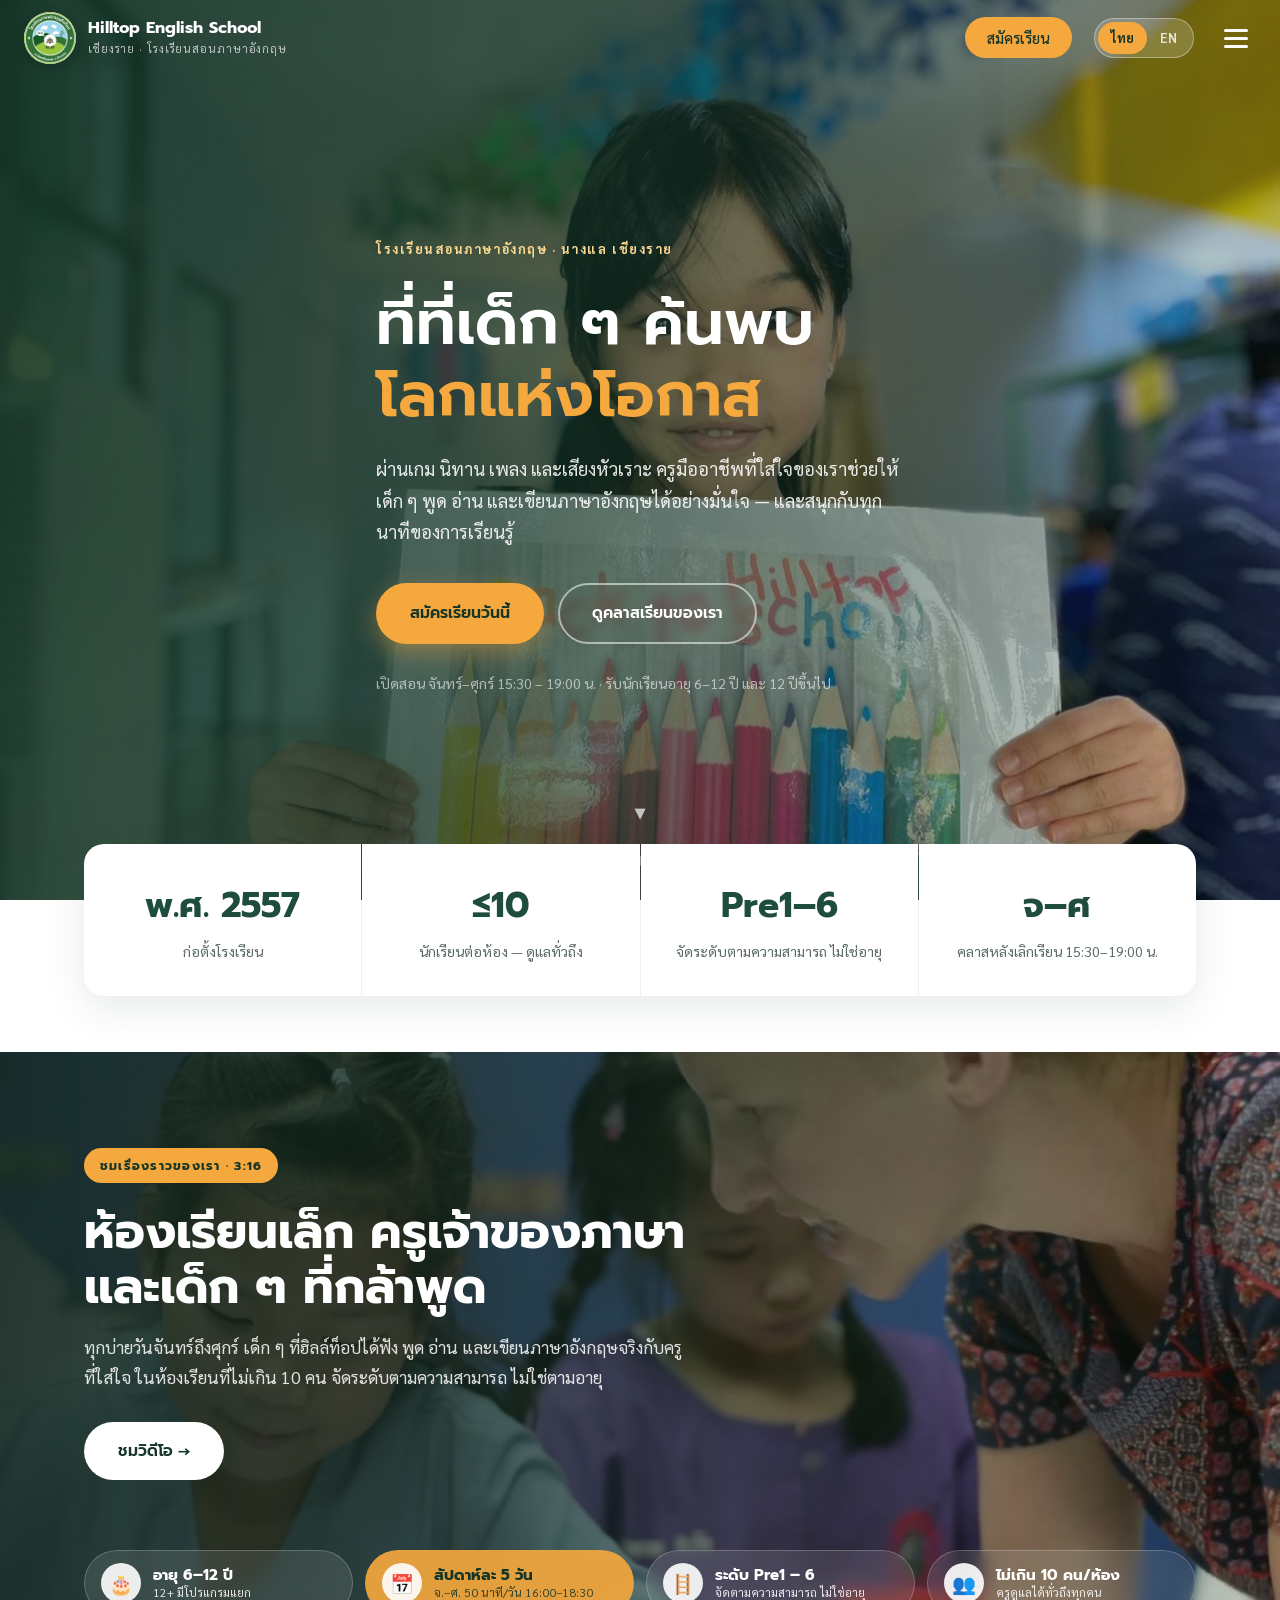
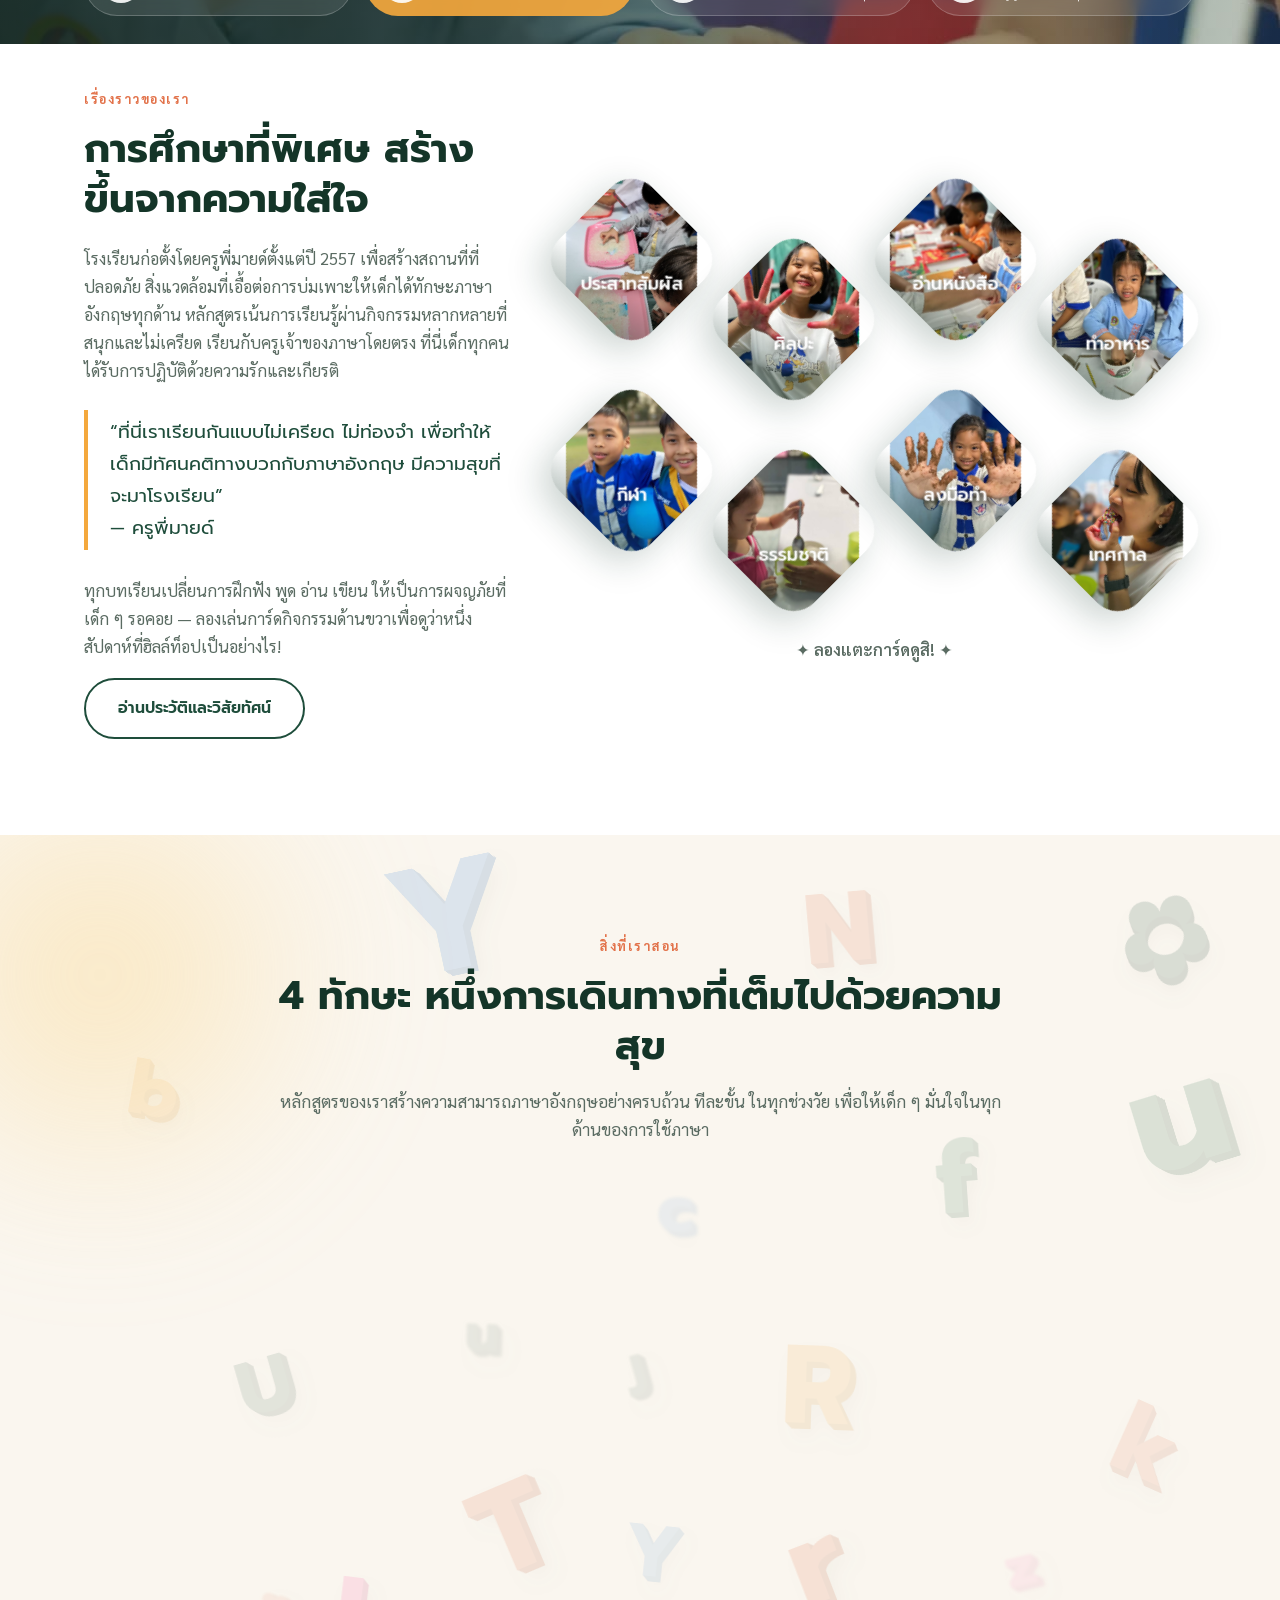
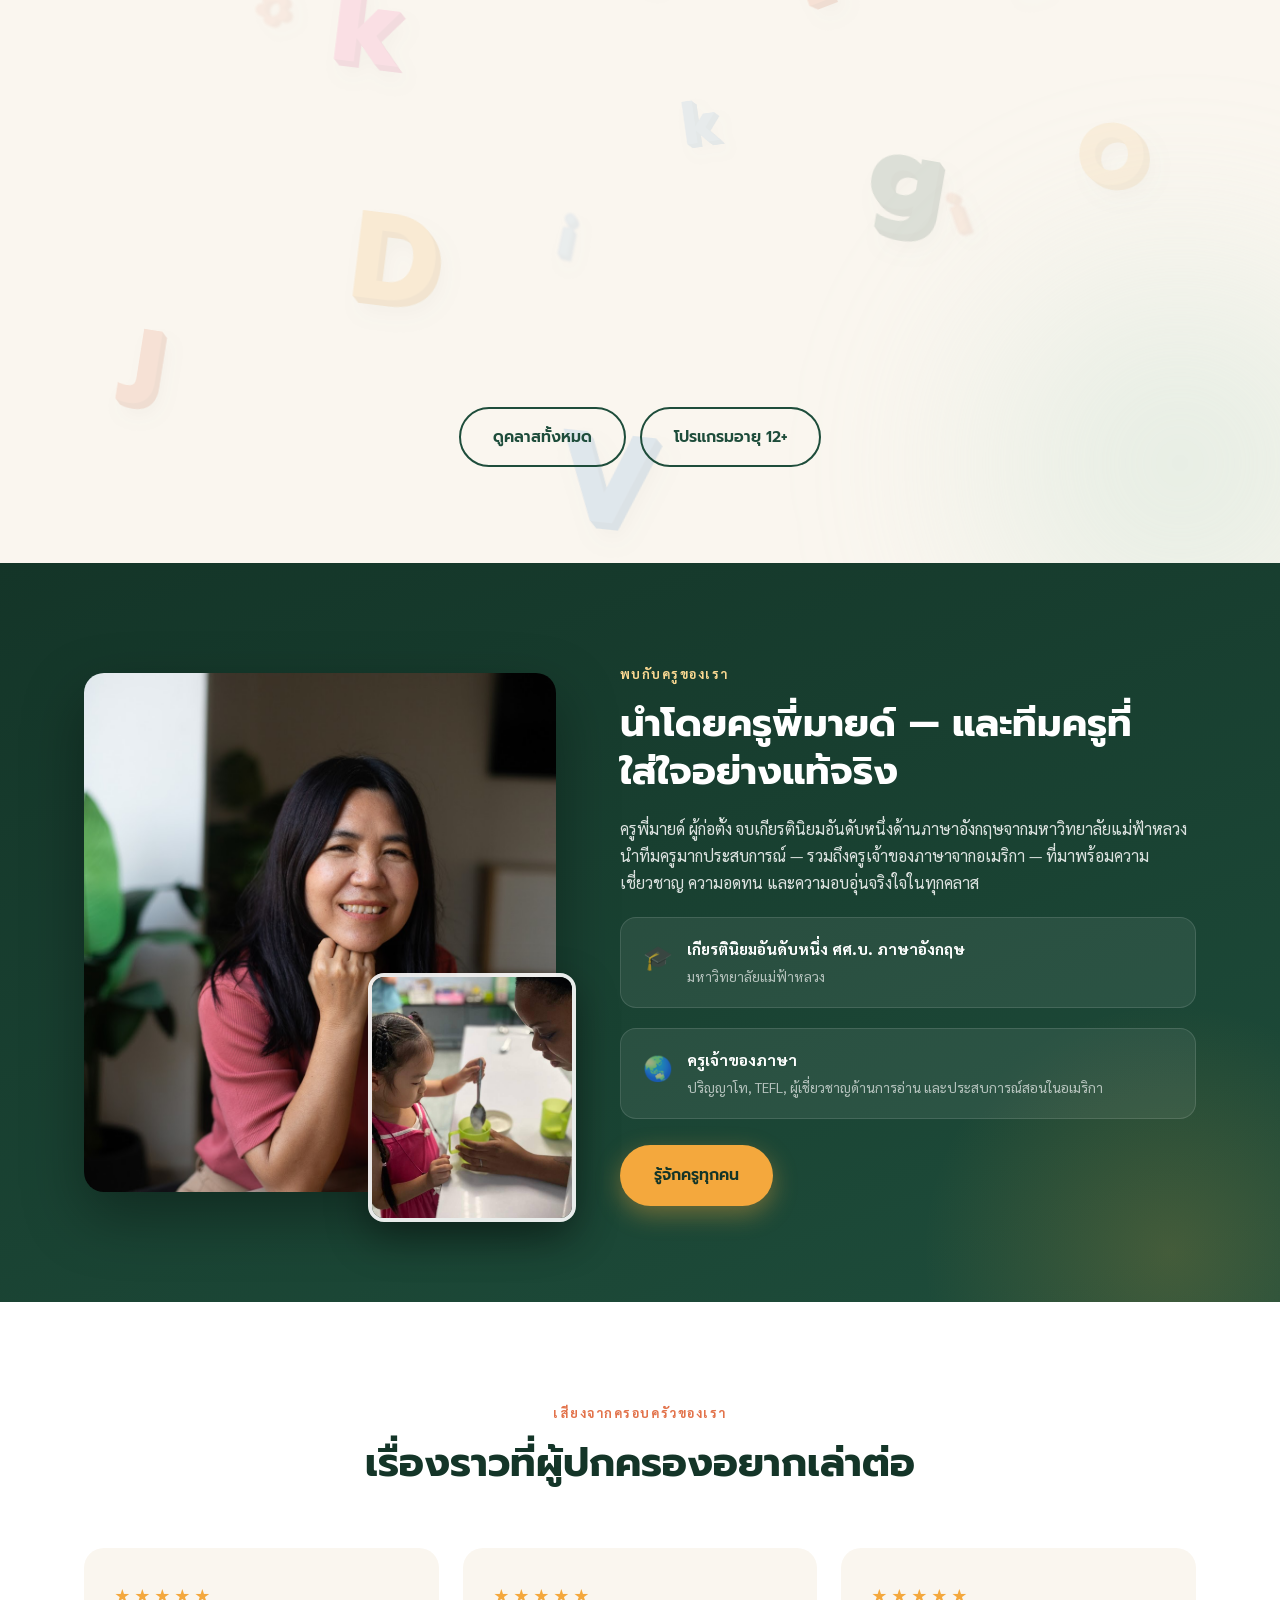
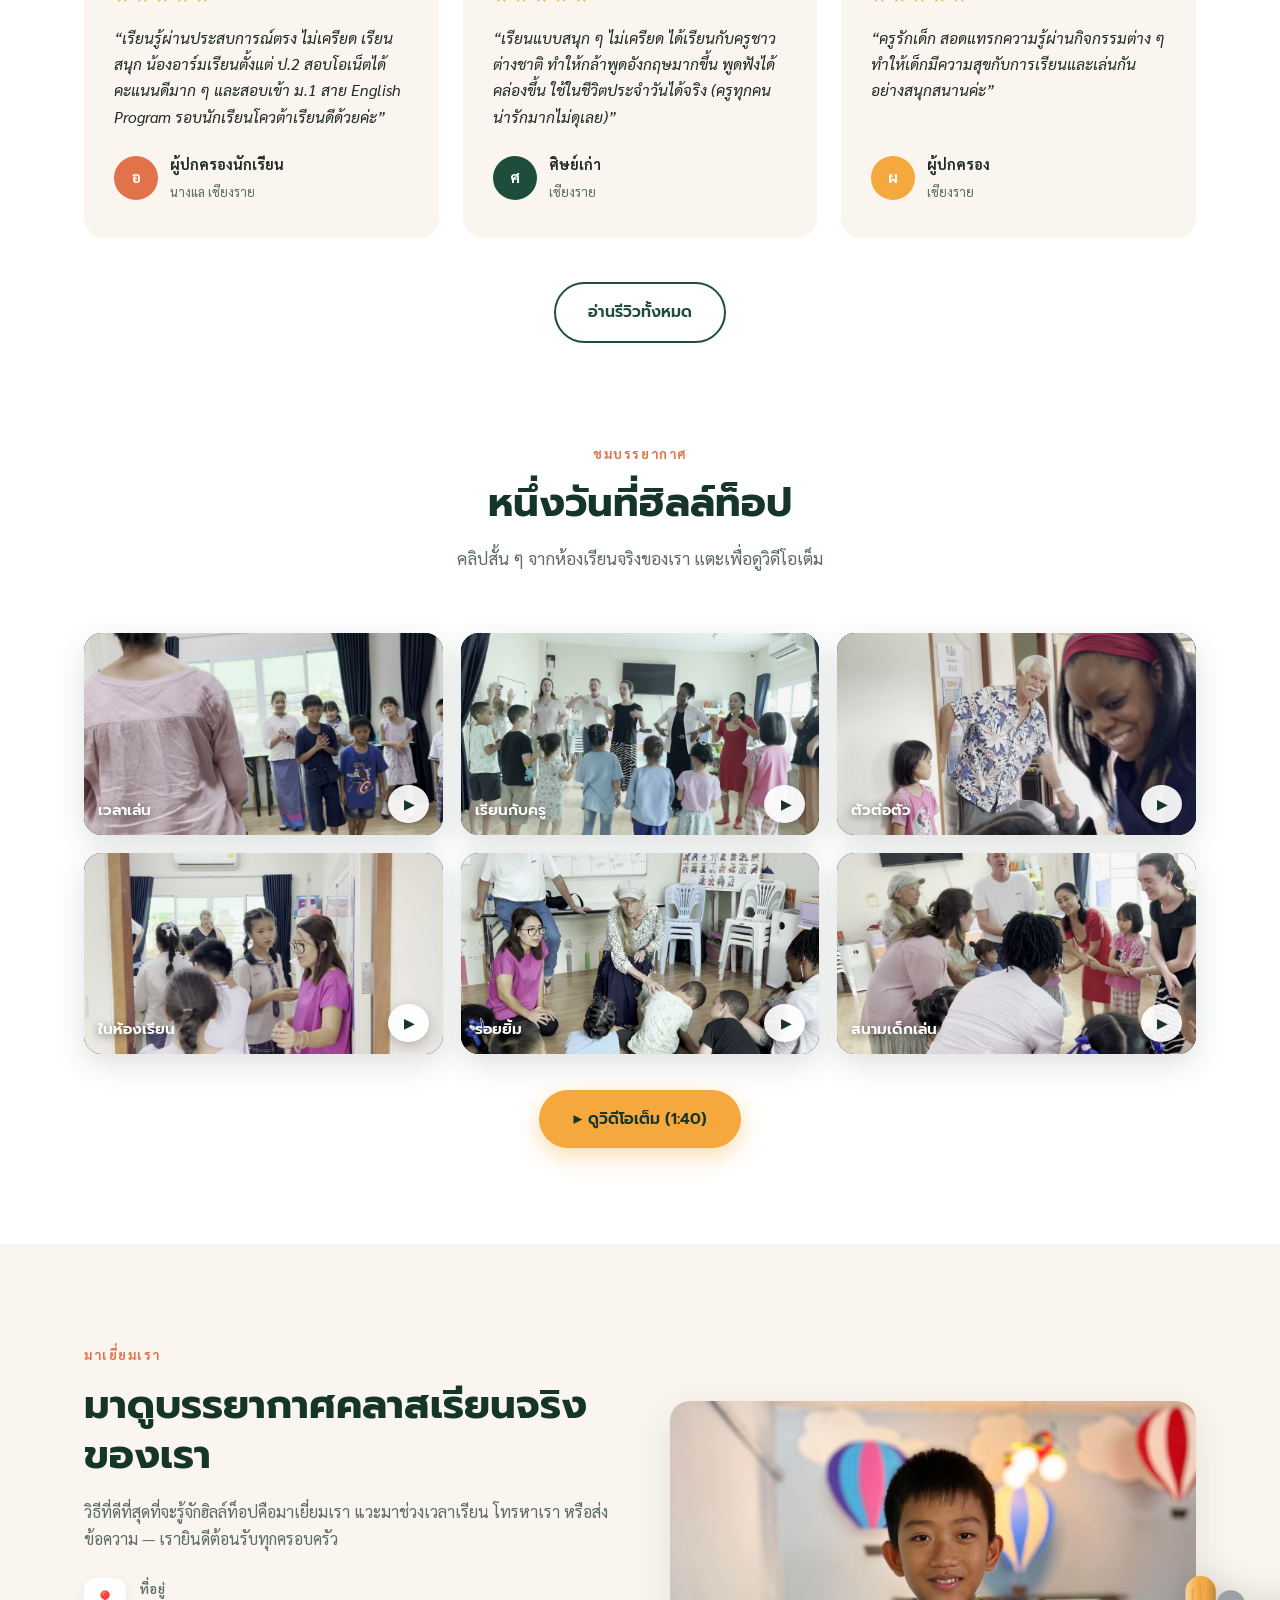
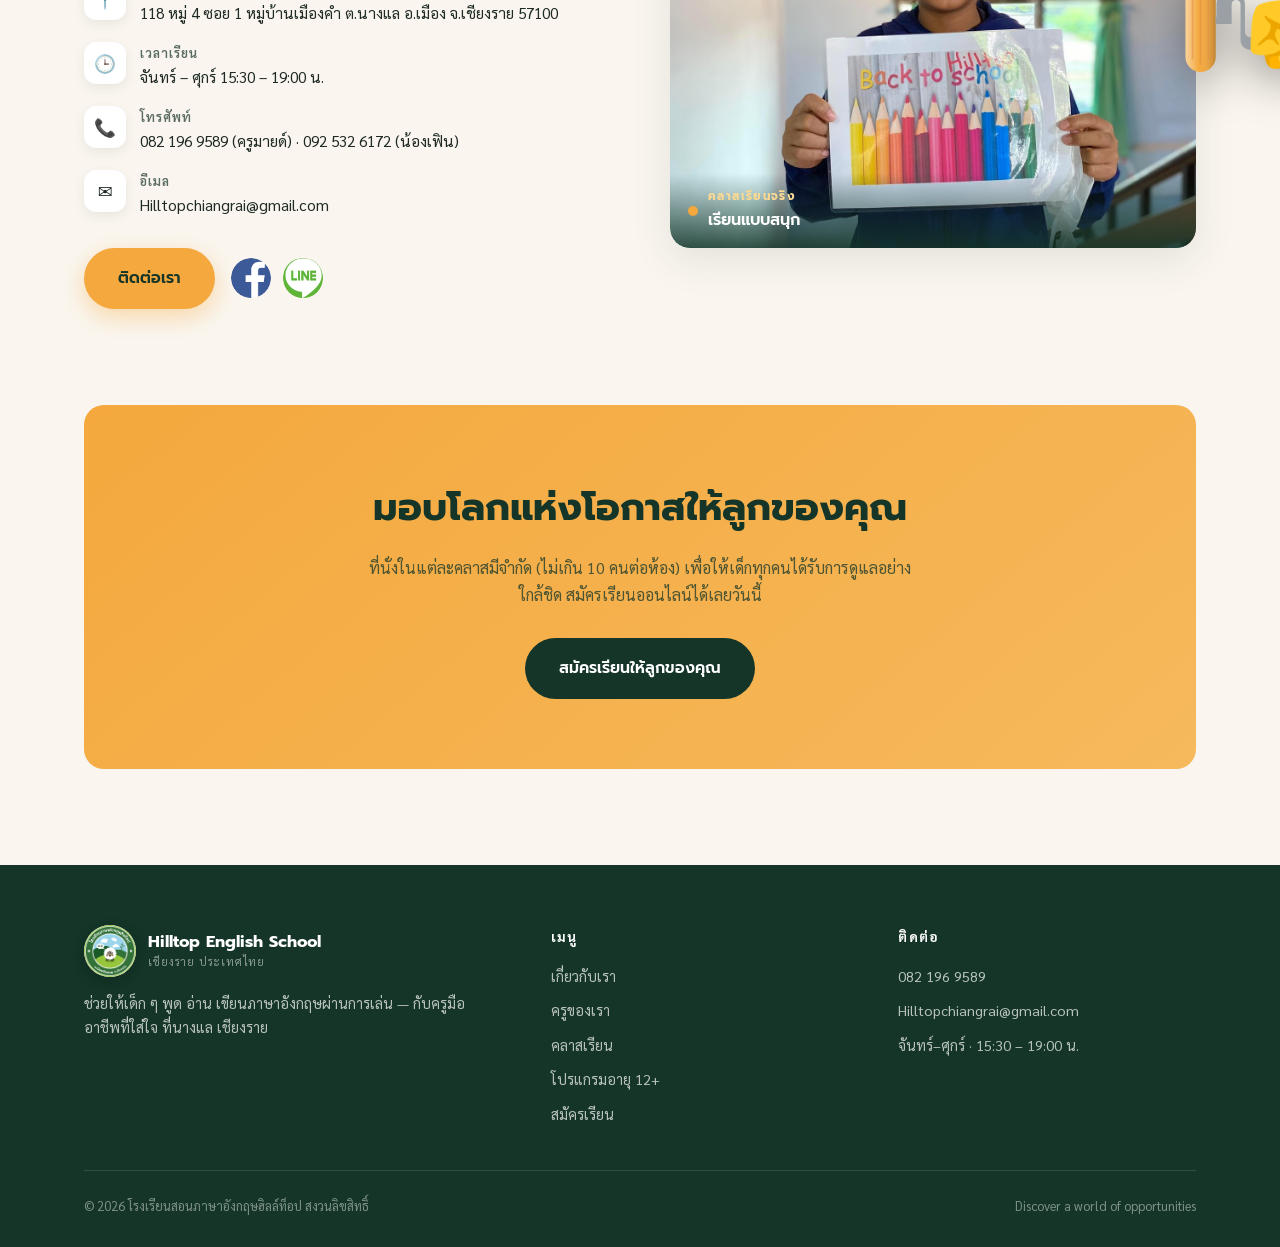
==== commit a0e70545: "Home: add cinematic classes band above Our Story Co-Authored-By: Claude Fable 5.1 <noreply@anthropic" ====
--- a/index.html
+++ b/index.html
@@ -67,6 +67,32 @@
       <div class="stat"><div class="num">Pre1–6</div><p data-th="จัดระดับตามความสามารถ ไม่ใช่อายุ" data-en="Levels by ability, not age">จัดระดับตามความสามารถ ไม่ใช่อายุ</p></div>
       <div class="stat"><div class="num" data-th="จ–ศ" data-en="M–F">จ–ศ</div><p data-th="คลาสหลังเลิกเรียน 15:30–19:00 น." data-en="After-school classes, 3:30–7 PM">คลาสหลังเลิกเรียน 15:30–19:00 น.</p></div>
     </div>
+  </div>
+</div>
+
+<section class="cine" id="overview">
+  <video class="cine-bg" autoplay muted loop playsinline preload="metadata" poster="assets/video/classes-bg.jpg"><source src="assets/video/classes-bg.mp4" type="video/mp4"></video>
+  <div class="cine-shade"></div>
+  <div class="wrap cine-inner">
+    <div class="cine-text rv">
+      <span class="cine-tag" data-th="ชมเรื่องราวของเรา · 3:16" data-en="Watch our story · 3:16">ชมเรื่องราวของเรา · 3:16</span>
+      <h2 data-th="ห้องเรียนเล็ก ครูเจ้าของภาษา และเด็ก ๆ ที่กล้าพูด" data-en="Small classes, native speakers, and children who dare to speak">ห้องเรียนเล็ก ครูเจ้าของภาษา และเด็ก ๆ ที่กล้าพูด</h2>
+      <p data-th="ทุกบ่ายวันจันทร์ถึงศุกร์ เด็ก ๆ ที่ฮิลล์ท็อปได้ฟัง พูด อ่าน และเขียนภาษาอังกฤษจริงกับครูที่ใส่ใจ ในห้องเรียนที่ไม่เกิน 10 คน จัดระดับตามความสามารถ ไม่ใช่ตามอายุ"
+         data-en="Every weekday afternoon, Hilltop children listen, speak, read and write real English with teachers who care — in classes of ten or fewer, placed by ability rather than age.">ทุกบ่ายวันจันทร์ถึงศุกร์ เด็ก ๆ ที่ฮิลล์ท็อปได้ฟัง พูด อ่าน และเขียนภาษาอังกฤษจริงกับครูที่ใส่ใจ ในห้องเรียนที่ไม่เกิน 10 คน จัดระดับตามความสามารถ ไม่ใช่ตามอายุ</p>
+      <button class="btn btn-light" type="button" id="playStory"><span data-th="ชมวิดีโอ" data-en="Watch the video">ชมวิดีโอ</span> →</button>
+    </div>
+    <div class="cine-pills rv">
+      <div class="pill on"><span class="pill-ic">🎂</span><div><b data-th="อายุ 6–12 ปี" data-en="Ages 6–12">อายุ 6–12 ปี</b><small data-th="12+ มีโปรแกรมแยก" data-en="12+ has its own program">12+ มีโปรแกรมแยก</small></div></div>
+      <div class="pill"><span class="pill-ic">📅</span><div><b data-th="สัปดาห์ละ 5 วัน" data-en="5 days a week">สัปดาห์ละ 5 วัน</b><small data-th="จ.–ศ. 50 นาที/วัน 16:00–18:30" data-en="Mon–Fri · 50 min · 4:00–6:30 PM">จ.–ศ. 50 นาที/วัน 16:00–18:30</small></div></div>
+      <div class="pill"><span class="pill-ic">🪜</span><div><b data-th="ระดับ Pre1 – 6" data-en="Levels Pre1 – 6">ระดับ Pre1 – 6</b><small data-th="จัดตามความสามารถ ไม่ใช่อายุ" data-en="Placed by ability, not age">จัดตามความสามารถ ไม่ใช่อายุ</small></div></div>
+      <div class="pill"><span class="pill-ic">👥</span><div><b data-th="ไม่เกิน 10 คน/ห้อง" data-en="Max 10 per class">ไม่เกิน 10 คน/ห้อง</b><small data-th="ครูดูแลได้ทั่วถึงทุกคน" data-en="Real attention for every child">ครูดูแลได้ทั่วถึงทุกคน</small></div></div>
+    </div>
+  </div>
+</section>
+<div class="lightbox" id="storyBox" hidden>
+  <div class="lb-inner">
+    <button class="lb-close" type="button" aria-label="Close">✕</button>
+    <video id="storyVideo" controls playsinline preload="metadata" poster="assets/video/classes-bg.jpg"><source src="assets/video/hilltop-story.mp4" type="video/mp4"></video>
   </div>
 </div>
 
--- a/assets/site.css
+++ b/assets/site.css
@@ -580,3 +580,50 @@
 .flow-steps span{font-size:.86rem;color:var(--ink-soft);line-height:1.5}
 @media(max-width:960px){.flow{grid-template-columns:1fr}.flow-steps{grid-template-columns:repeat(2,1fr)}.flow-steps li::after{display:none}}
 @media(max-width:520px){.flow-steps{grid-template-columns:1fr}.flow{padding:28px 22px}}
+
+/* ===== Simple random image slider ===== */
+.slider{position:relative;aspect-ratio:4/4.4}
+.slider img{position:absolute;inset:0;width:100%;height:100%;object-fit:cover;opacity:0;transition:opacity 1.1s ease}
+.slider img.on{opacity:1}
+.slider-dots{position:absolute;right:16px;bottom:14px;display:flex;gap:7px;z-index:2}
+.slider-dots button{width:9px;height:9px;border-radius:50%;border:0;padding:0;background:rgba(255,255,255,.55);cursor:pointer;transition:.3s}
+.slider-dots button.on{background:#fff;transform:scale(1.35)}
+
+/* ===== Why English cards: cycling edge glow + gentle pulse ===== */
+.road-card{position:relative;transition:transform .8s cubic-bezier(.34,1.3,.5,1),box-shadow .6s,background .35s}
+.road-card::after{content:"";position:absolute;inset:-2px;border-radius:calc(var(--radius) + 2px);padding:2px;pointer-events:none;opacity:0;transition:opacity .6s;
+  background:conic-gradient(from var(--ring),var(--sun),var(--clay),var(--leaf),var(--sun));
+  -webkit-mask:linear-gradient(#000 0 0) content-box,linear-gradient(#000 0 0);-webkit-mask-composite:xor;mask:linear-gradient(#000 0 0) content-box,linear-gradient(#000 0 0);mask-composite:exclude}
+.road-card.lit::after{opacity:1;animation:ringSpin 3s linear infinite}
+.road-card.lit{transform:translateY(-4px) scale(1.035);box-shadow:var(--shadow);background:#fff}
+.road-card.lit .road-ic{animation:icPop .6s cubic-bezier(.34,1.56,.64,1)}
+@keyframes icPop{50%{transform:scale(1.25) rotate(-6deg)}}
+
+/* ===== Timeline: age progression ===== */
+.timeline{border-left-color:rgba(244,168,61,.35)}
+.timeline::before{content:"";position:absolute;left:-3px;top:0;width:3px;height:var(--fill,0%);background:linear-gradient(180deg,var(--sun),var(--clay));border-radius:3px;transition:height 1.2s ease}
+.timeline li{padding-left:64px;min-height:64px;transition:transform .5s}
+.timeline li::before{transition:background .4s,box-shadow .4s,transform .4s}
+.timeline li.done::before,.timeline li.now::before{background:var(--clay);box-shadow:0 0 0 2px var(--sun)}
+.timeline li.now::before{transform:scale(1.35);box-shadow:0 0 0 4px rgba(244,168,61,.35),0 0 18px rgba(244,168,61,.7)}
+.tl-fig{position:absolute;left:14px;top:-4px;font-style:normal;font-size:1.3rem;line-height:1;display:grid;place-items:center;width:38px;height:38px;border-radius:50%;background:var(--cream);border:2px solid rgba(30,77,59,.08);transform:scale(.8);opacity:.55;transition:transform .5s cubic-bezier(.34,1.56,.64,1),opacity .4s,background .4s}
+.timeline li.done .tl-fig{opacity:1;transform:scale(1)}
+.timeline li.now .tl-fig{opacity:1;transform:scale(1.35);background:#fff;box-shadow:0 8px 20px rgba(20,53,40,.18)}
+.timeline li.now b{color:var(--clay)}
+
+/* ===== Life gallery: 3D story crawl on hover ===== */
+.gallery{grid-template-columns:repeat(4,1fr)}
+.gallery .g{position:relative;perspective:600px}
+.g-story{position:absolute;inset:0;display:grid;place-items:center;background:linear-gradient(180deg,rgba(20,53,40,.55),rgba(20,53,40,.9));opacity:0;transition:opacity .4s;pointer-events:none;overflow:hidden}
+.g:hover .g-story,.g:focus-within .g-story{opacity:1}
+.st{position:absolute;width:38%;color:var(--sun-soft);opacity:0;transform:translateY(60%) scale(.15) rotateX(35deg);filter:drop-shadow(0 10px 16px rgba(0,0,0,.4))}
+.g:hover .st{animation:crawl 2.4s cubic-bezier(.2,.7,.2,1) infinite}
+.g:hover .st2{animation-delay:.8s;color:#fff}
+.g:hover .st3{animation-delay:1.6s;color:var(--sun)}
+@keyframes crawl{0%{opacity:0;transform:translateY(70%) scale(.12) rotateX(40deg)}18%{opacity:1}55%{opacity:1;transform:translateY(-10%) scale(.9) rotateX(10deg)}75%{opacity:0;transform:translateY(-70%) scale(1.5) rotateX(0)}100%{opacity:0}}
+.st-cap{position:absolute;left:0;right:0;bottom:12px;text-align:center;color:#fff;font-family:var(--f-head);font-size:.78rem;font-weight:600;padding:0 8px;text-shadow:0 2px 6px rgba(0,0,0,.6);opacity:0;transform:translateY(8px);transition:.5s .2s}
+.g:hover .st-cap{opacity:1;transform:none}
+@media(max-width:700px){.gallery{grid-template-columns:repeat(2,1fr)}}
+
+.stats + .cine,.cine + .story{padding-top:96px}
+.stats{padding-bottom:0}
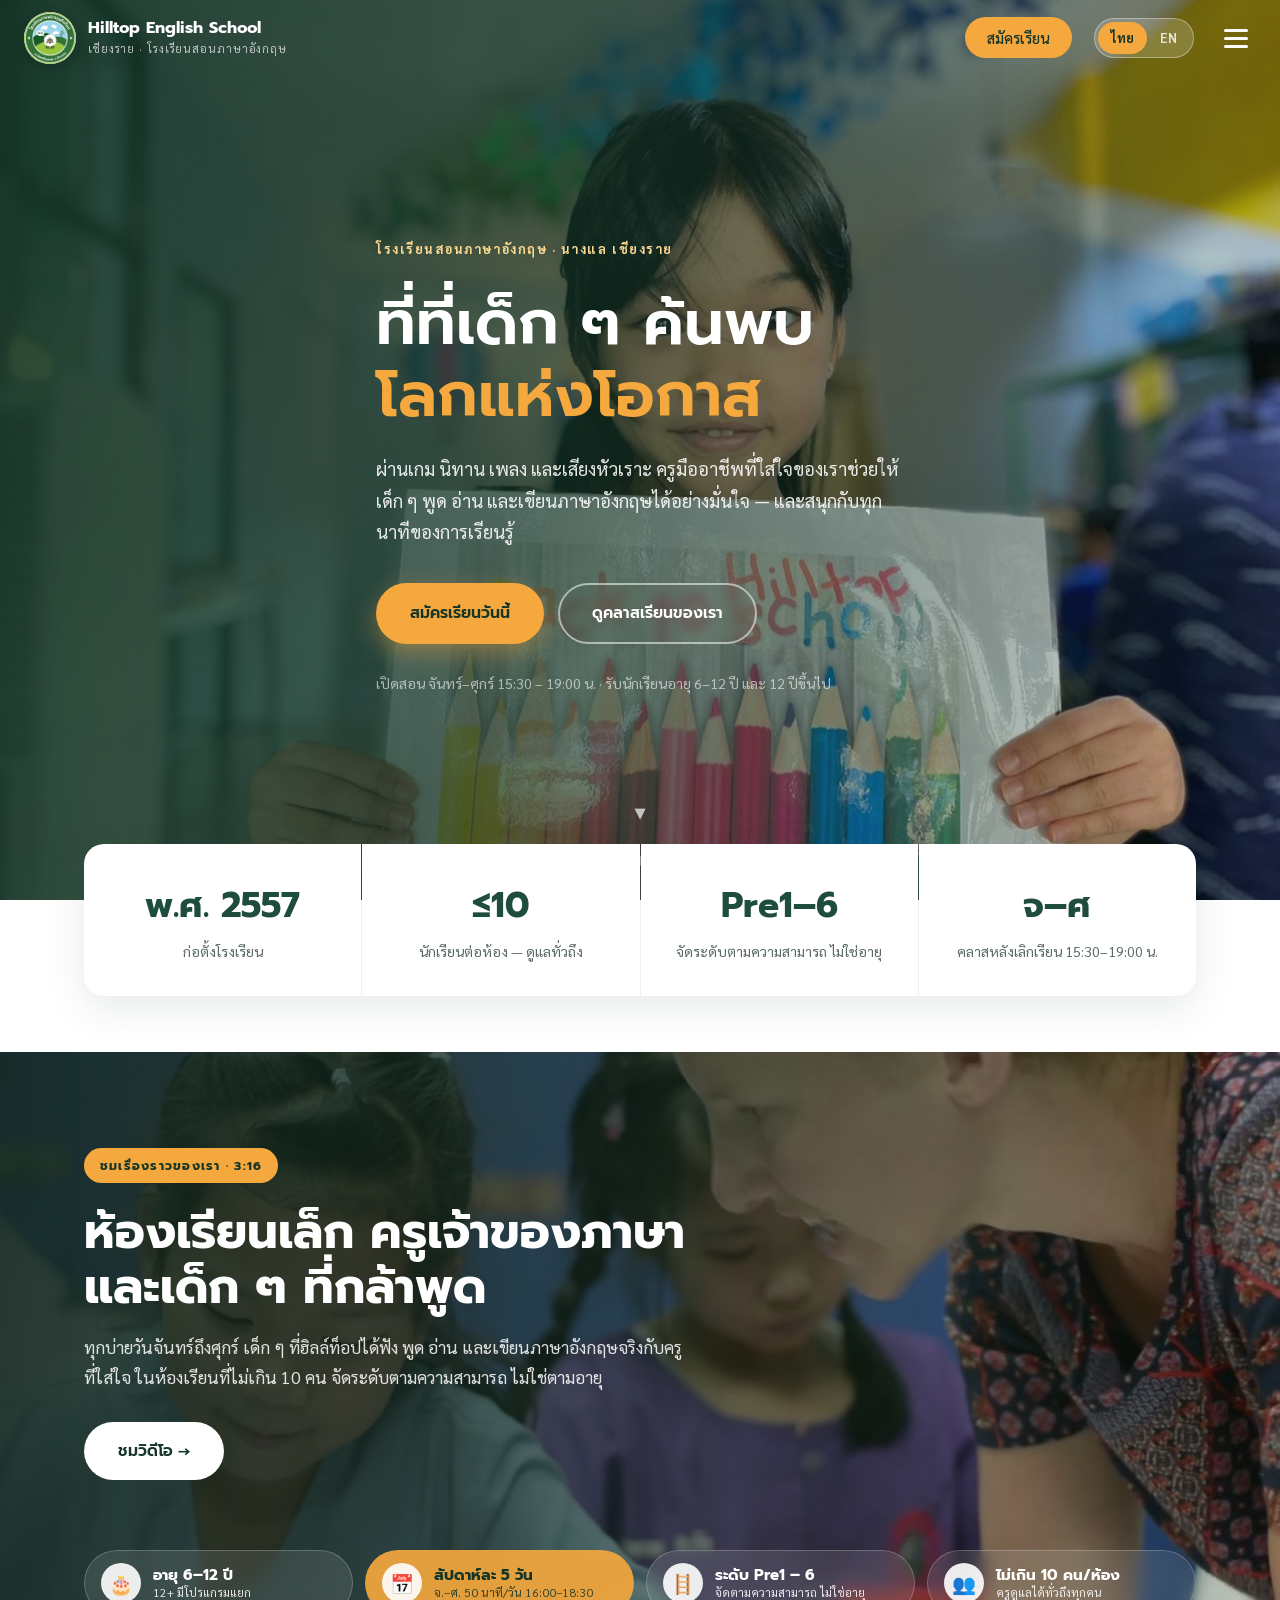
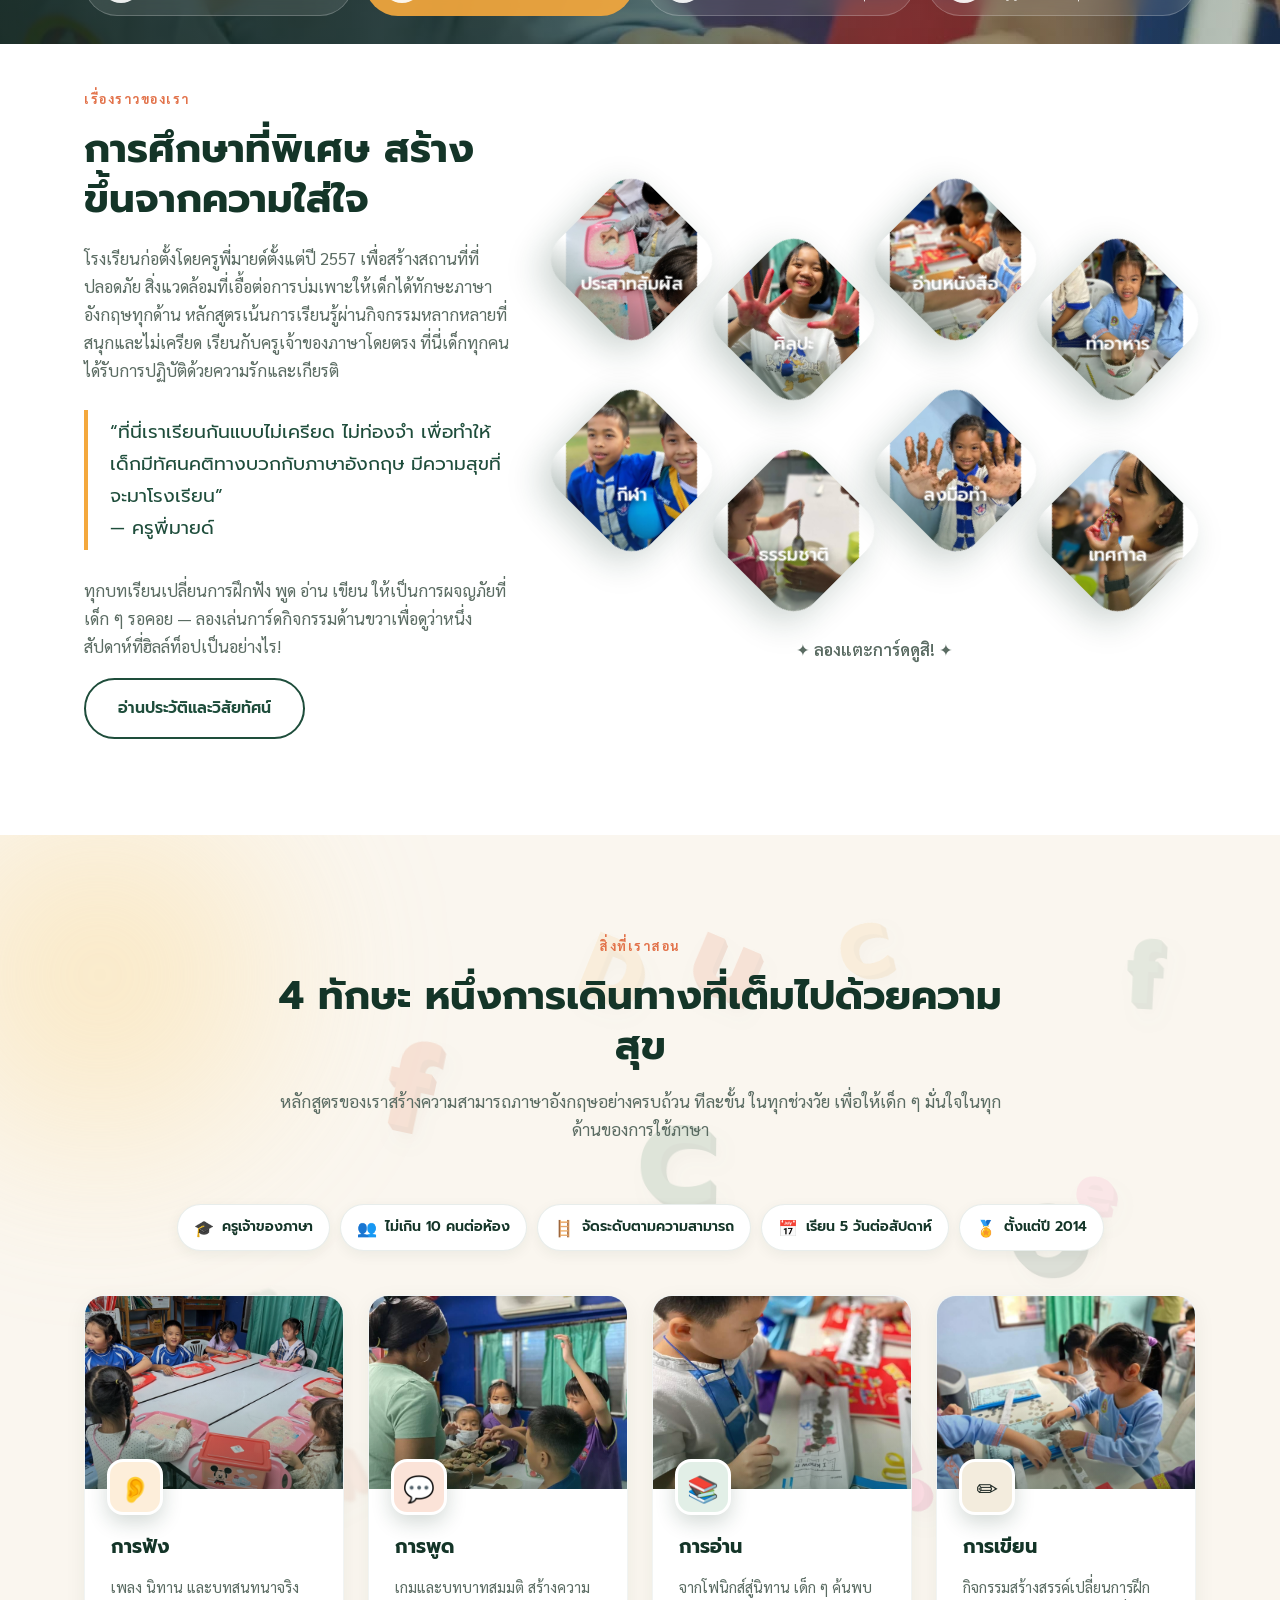
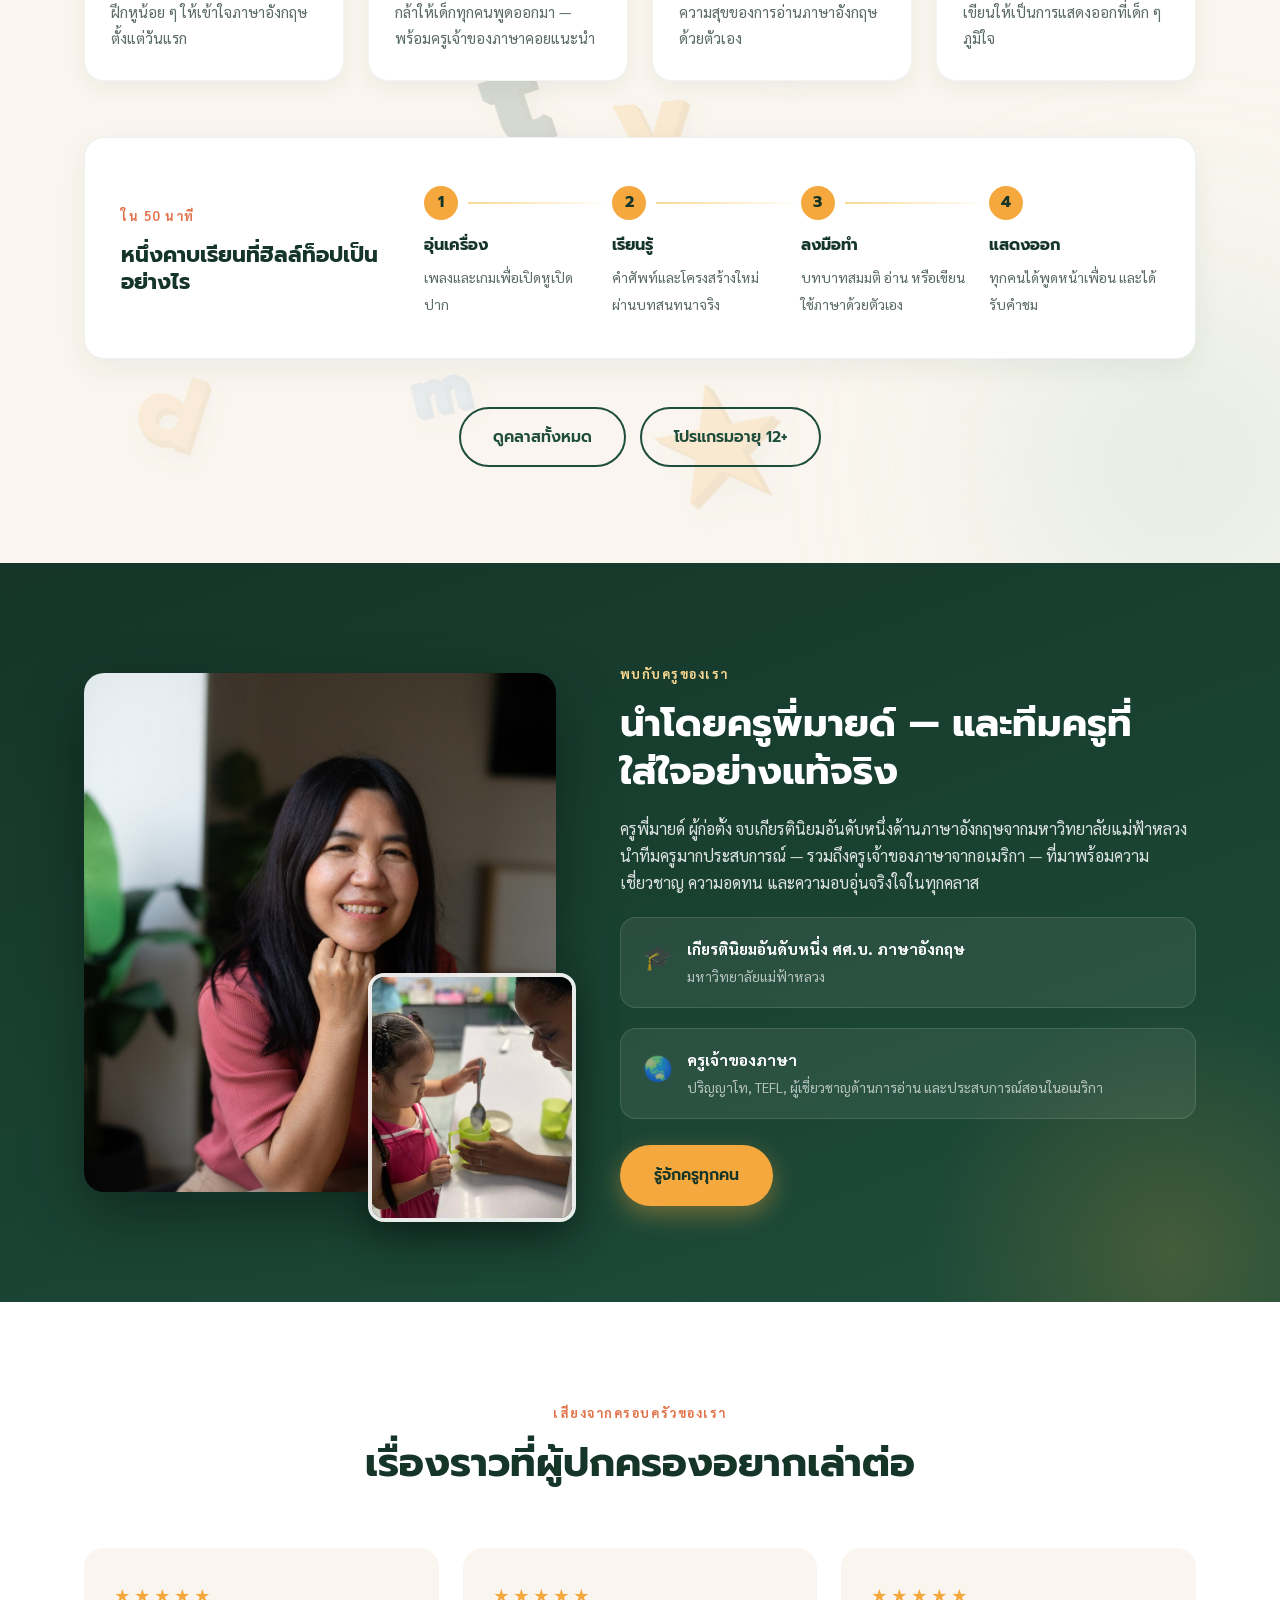
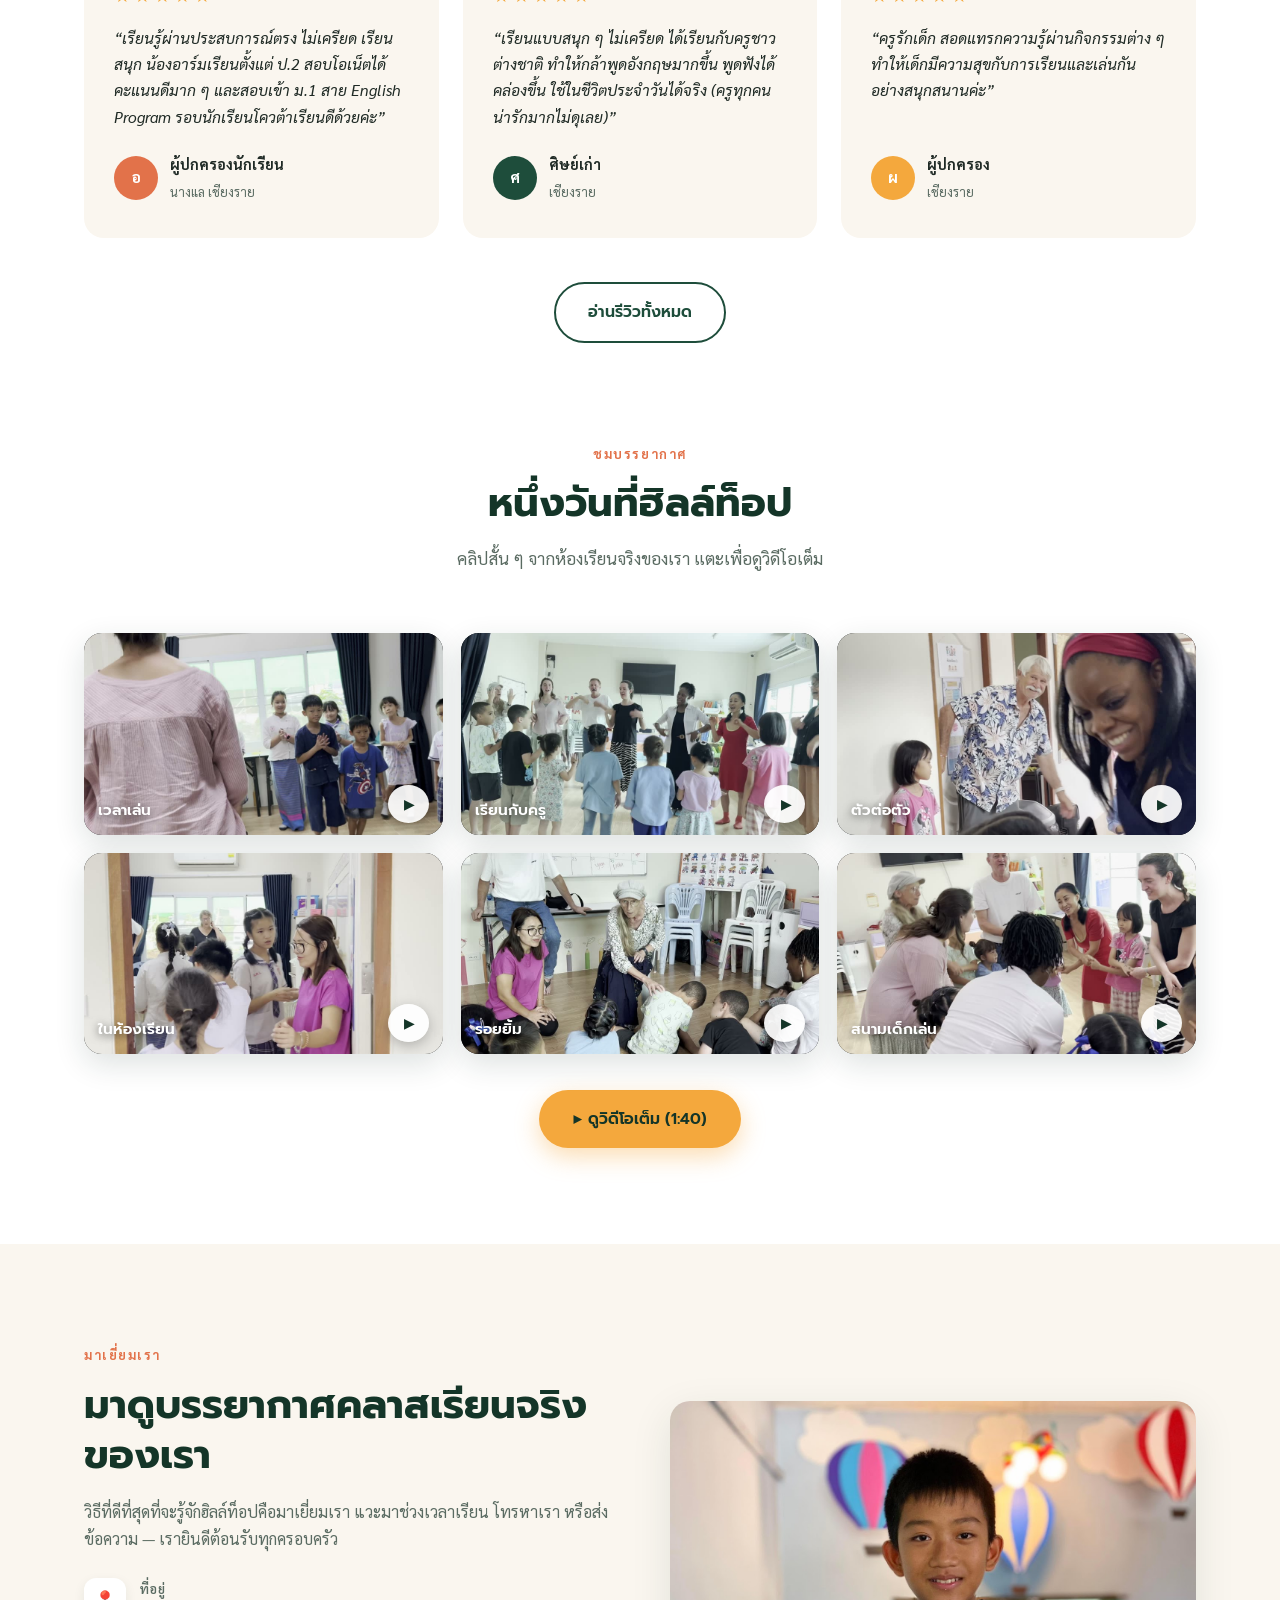
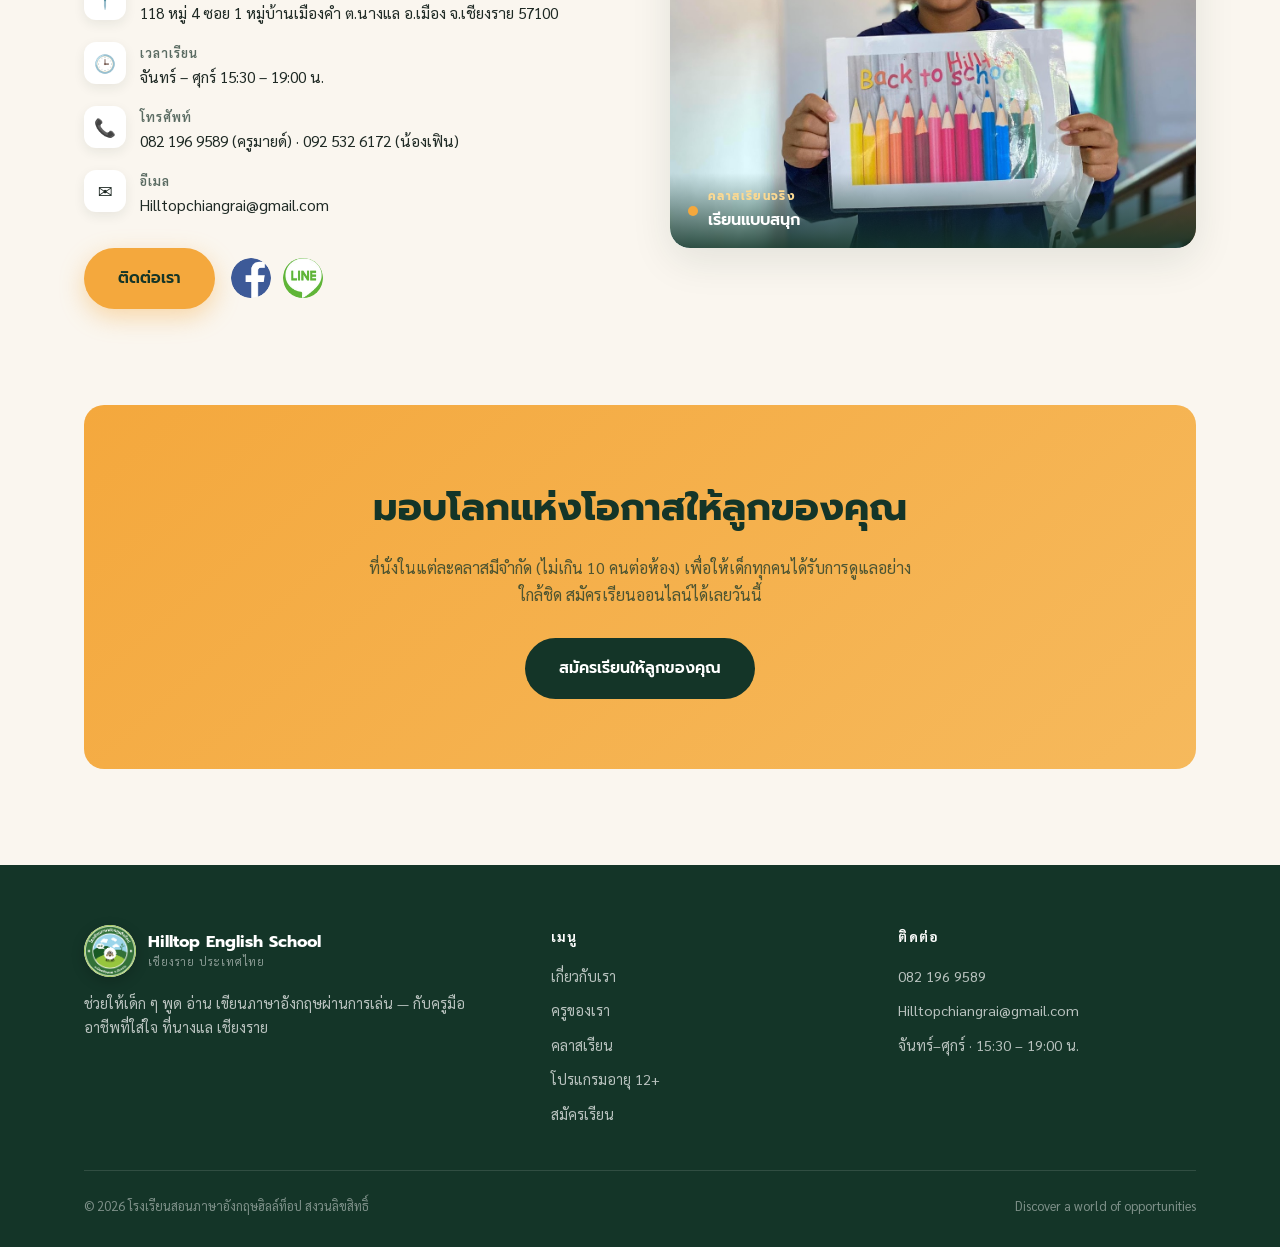
==== commit 419ed92f: "New Parents page: home practices, weekly rhythm, Parent Notes, read-aloud, Hilly; nav dropdown under" ====
--- a/index.html
+++ b/index.html
@@ -21,7 +21,7 @@
     </a>
     <ul class="nav-links">
       <li class="pg"><a href="about.html" data-th="เกี่ยวกับเรา" data-en="About Us">เกี่ยวกับเรา</a></li>
-      <li class="pg"><a href="staff.html" data-th="ครูของเรา" data-en="Our Teachers">ครูของเรา</a></li>
+      <li class="pg has-drop"><a href="staff.html" data-th="ครูของเรา" data-en="Our Teachers">ครูของเรา</a><ul class="nav-drop"><li><a href="staff.html" data-th="ครูของเรา" data-en="Our Teachers">ครูของเรา</a></li><li><a href="parents.html" data-th="สำหรับผู้ปกครอง" data-en="Parents">สำหรับผู้ปกครอง</a></li></ul></li>
       <li class="pg"><a href="classes.html" data-th="คลาสเรียน" data-en="Classes">คลาสเรียน</a></li>
       <li class="pg"><a href="age12.html" data-th="อายุ 12+" data-en="Age 12+">อายุ 12+</a></li>
       <li class="pg"><a href="reviews.html" data-th="รีวิว" data-en="Reviews">รีวิว</a></li>
--- a/assets/site.css
+++ b/assets/site.css
@@ -627,3 +627,53 @@
 
 .stats + .cine,.cine + .story{padding-top:96px}
 .stats{padding-bottom:0}
+
+/* ===== Nav dropdown ===== */
+.has-drop{position:relative}
+.nav-drop{position:absolute;top:100%;left:-14px;min-width:190px;background:#fff;border-radius:14px;box-shadow:0 18px 44px rgba(20,53,40,.18);padding:8px;list-style:none;opacity:0;visibility:hidden;translate:0 8px;transition:.25s;z-index:60}
+.has-drop:hover .nav-drop,.has-drop:focus-within .nav-drop{opacity:1;visibility:visible;translate:0 0}
+.nav-drop li a{display:block;padding:10px 14px;border-radius:10px;color:var(--ink)!important;font-size:.9rem}
+.nav-drop li a:hover{background:var(--cream);color:var(--forest)!important}
+.nav-drop li a.active{color:var(--clay)!important;font-weight:700}
+@media(max-width:1280px){.nav-drop{display:none}}
+
+/* ===== Parents page ===== */
+.parents-hero{position:relative;overflow:hidden}
+.parents-hero .thai-bg img{opacity:.28}
+.parents-hero .wrap{position:relative;z-index:2;max-width:1160px}
+.parents-hero h1{max-width:44rem}
+.parents-hero p{max-width:40rem}
+.not-alone{background:var(--paper)}
+.vic{list-style:none;padding:0;margin:22px 0 0;display:grid;gap:10px}
+.vic li{display:grid;grid-template-columns:auto 1fr;gap:12px;align-items:start;background:var(--cream);border-radius:14px;padding:12px 16px}
+.vic b{font-family:var(--f-head);font-size:.72rem;letter-spacing:.1em;text-transform:uppercase;color:var(--clay);padding-top:3px}
+.vic span{color:var(--ink);font-size:.95rem}
+.parents-hilly .thai-inner{max-width:none}
+.parents-hilly em{font-style:normal;color:var(--sun)}
+.practices{grid-template-columns:repeat(4,1fr)}
+.card-cta{background:linear-gradient(160deg,var(--forest),var(--forest-deep));color:#fff}
+.card-cta b,.card-cta p{color:#fff}.card-cta p{opacity:.85;margin-bottom:14px}
+.card-cta.lit{background:linear-gradient(160deg,var(--forest),var(--forest-deep))}
+.week{background:var(--cream)}
+.week-grid{display:grid;grid-template-columns:repeat(7,1fr);gap:12px}
+.day{background:var(--paper);border-radius:16px;padding:18px 14px;text-align:center;border:1px solid rgba(30,77,59,.06);transition:.3s}
+.day:hover{transform:translateY(-5px);box-shadow:var(--shadow)}
+.day b{display:block;font-family:var(--f-head);color:var(--clay);font-size:.8rem;letter-spacing:.08em;text-transform:uppercase;margin-bottom:8px}
+.day span{font-size:1.8rem;display:block;margin-bottom:8px}
+.day p{font-size:.84rem;color:var(--ink-soft);line-height:1.45}
+@media(max-width:1000px){.week-grid{grid-template-columns:repeat(4,1fr)}.practices{grid-template-columns:repeat(2,1fr)}}
+@media(max-width:560px){.week-grid{grid-template-columns:repeat(2,1fr)}.practices{grid-template-columns:1fr}}
+.victories{background:var(--paper)}
+.notes{background:var(--cream)}
+.notes-grid{display:grid;grid-template-columns:repeat(2,1fr);gap:22px}
+.note{background:var(--paper);border-radius:var(--radius);padding:30px 30px 26px;border:1px solid rgba(30,77,59,.06);position:relative;transition:.35s}
+.note:hover{transform:translateY(-5px);box-shadow:var(--shadow)}
+.note-date{display:inline-block;font-family:var(--f-head);font-size:.74rem;letter-spacing:.1em;text-transform:uppercase;color:var(--clay);background:rgba(226,114,74,.1);padding:5px 12px;border-radius:999px;margin-bottom:14px}
+.note h3{font-size:1.2rem;color:var(--forest-deep);margin-bottom:10px;line-height:1.3}
+.note p{color:var(--ink-soft);font-size:.95rem;margin-bottom:16px}
+.note-listen{background:none;border:1.5px solid rgba(30,77,59,.25);color:var(--forest);border-radius:999px;padding:7px 14px;font-family:var(--f-head);font-weight:600;font-size:.82rem;cursor:pointer;transition:.25s}
+.note-listen:hover,.note-listen.on{background:var(--forest);color:#fff;border-color:var(--forest)}
+.note-listen.on{animation:capPulse 1.4s infinite}
+.notes-sub{margin-top:30px;background:var(--forest-deep);color:#fff;border-radius:var(--radius);padding:24px 30px;display:flex;justify-content:space-between;align-items:center;gap:20px;flex-wrap:wrap}
+.notes-sub b{display:block;font-family:var(--f-head);font-size:1.1rem}.notes-sub span{opacity:.8;font-size:.92rem}
+@media(max-width:760px){.notes-grid{grid-template-columns:1fr}}
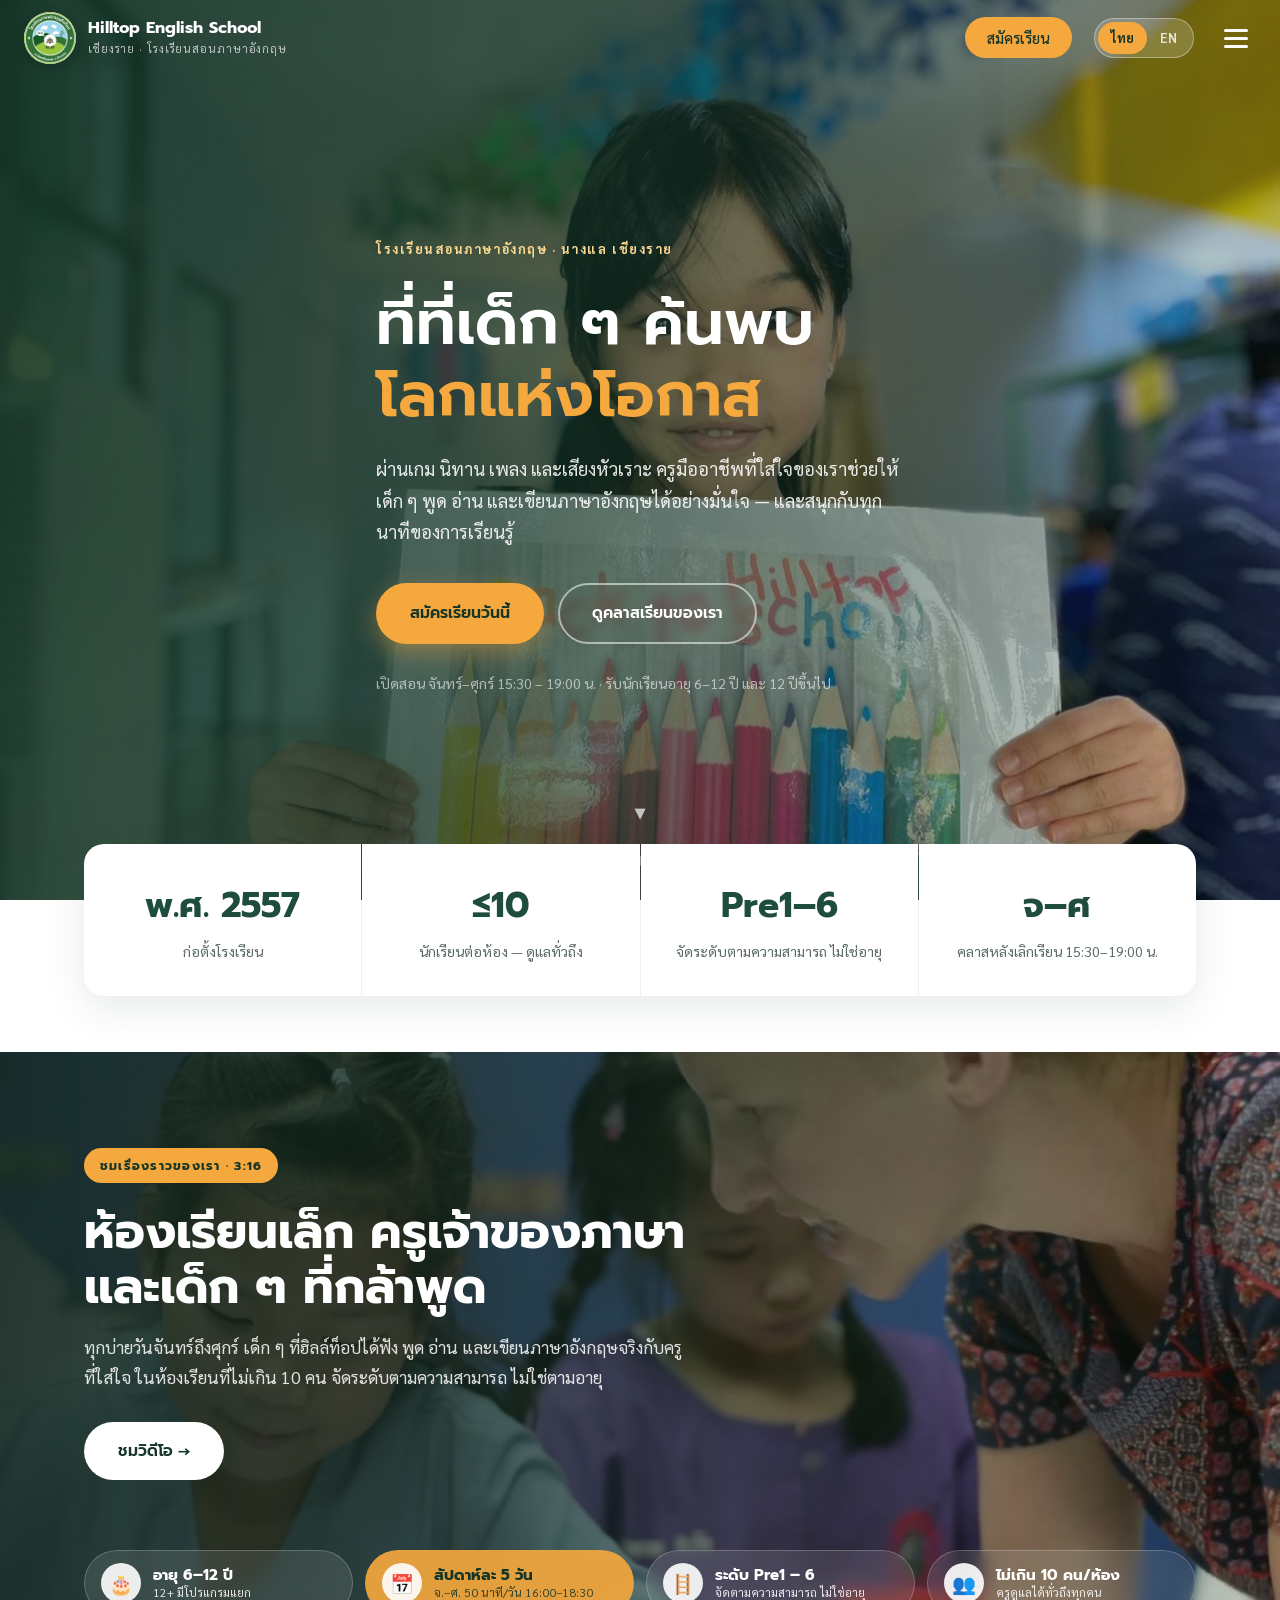
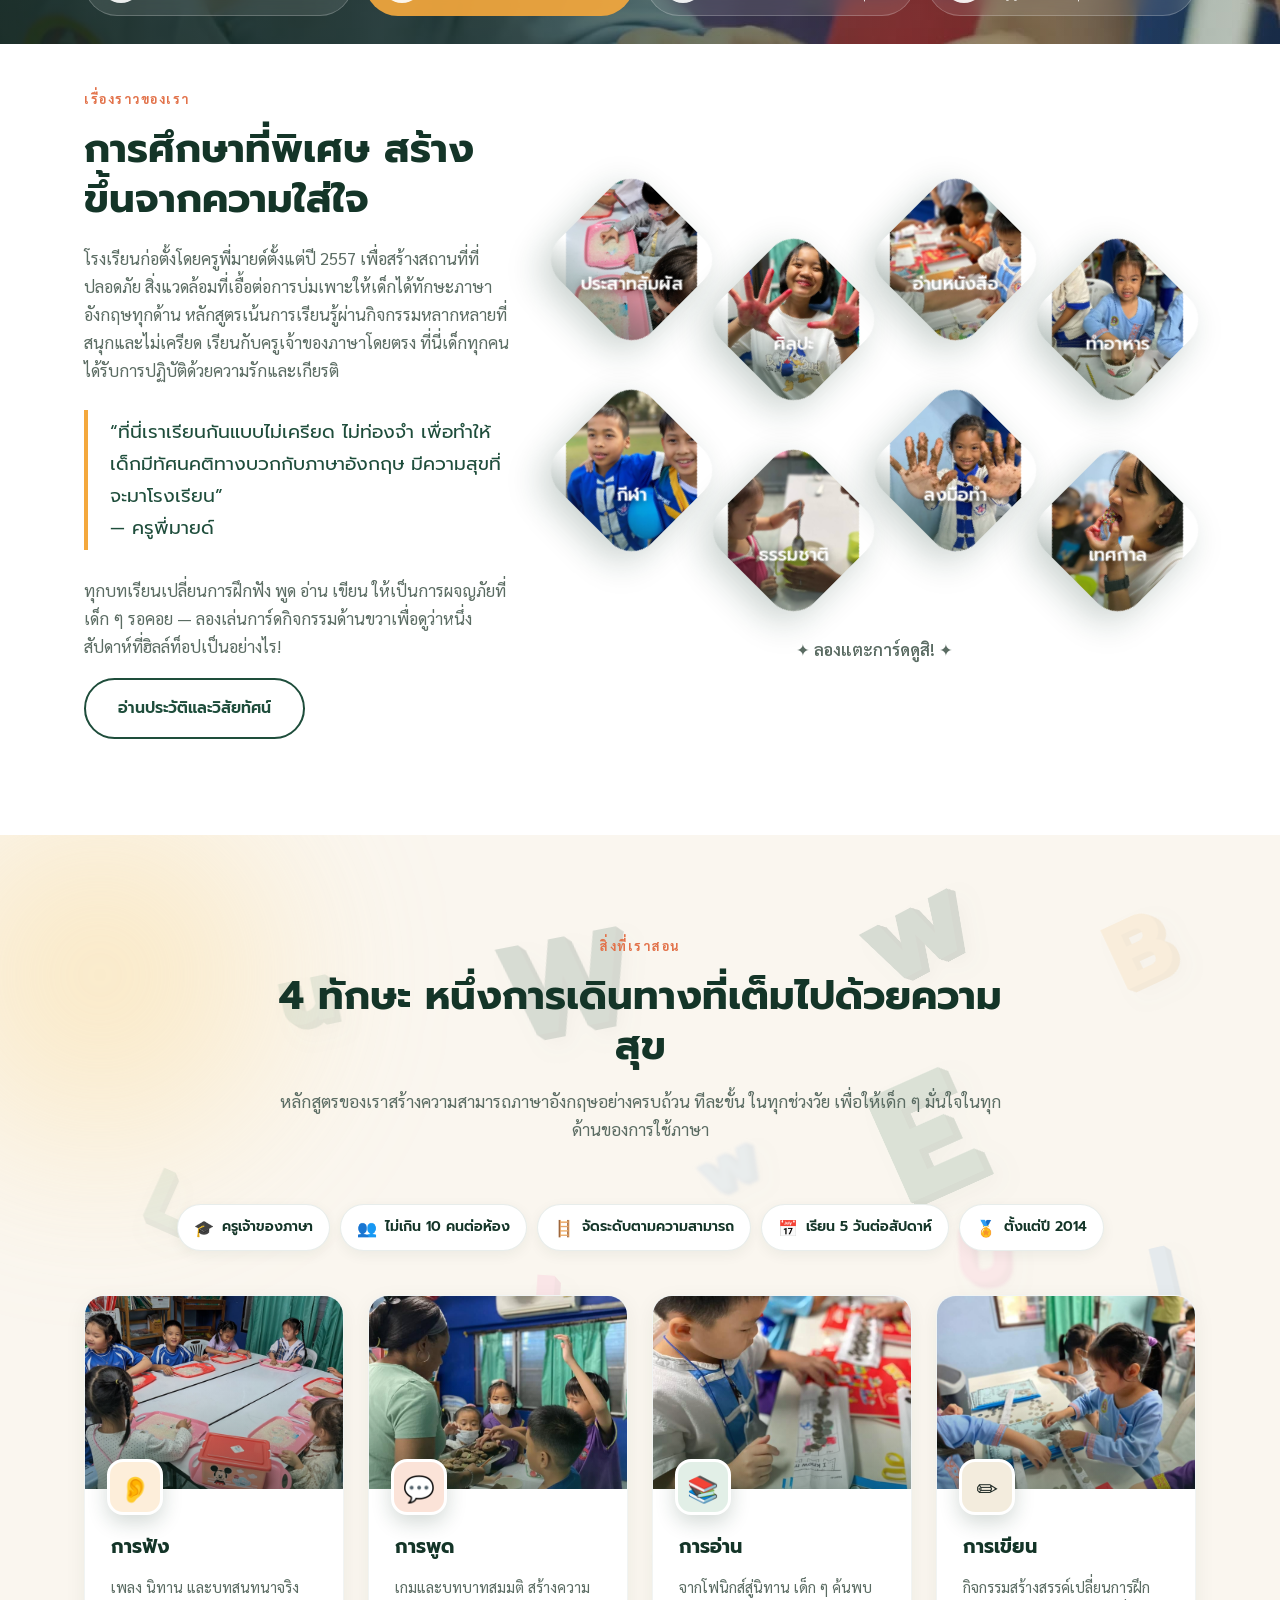
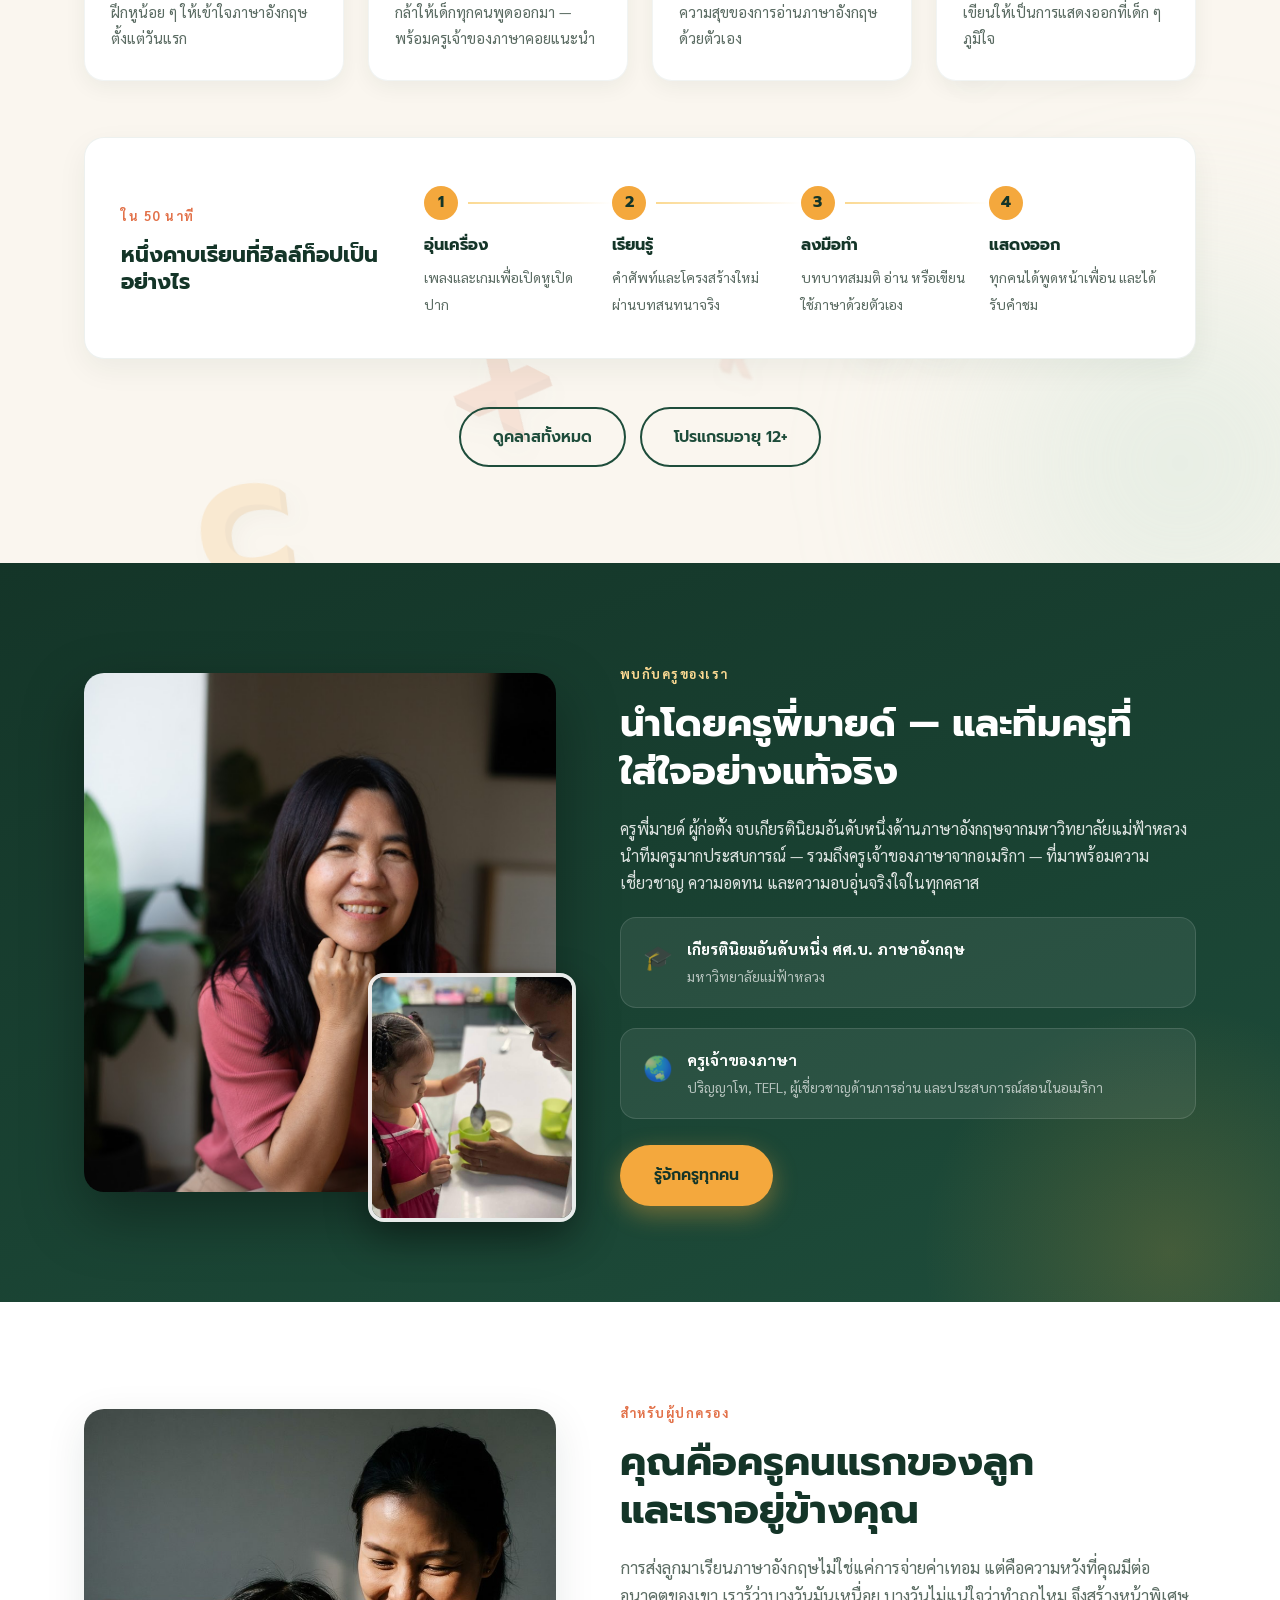
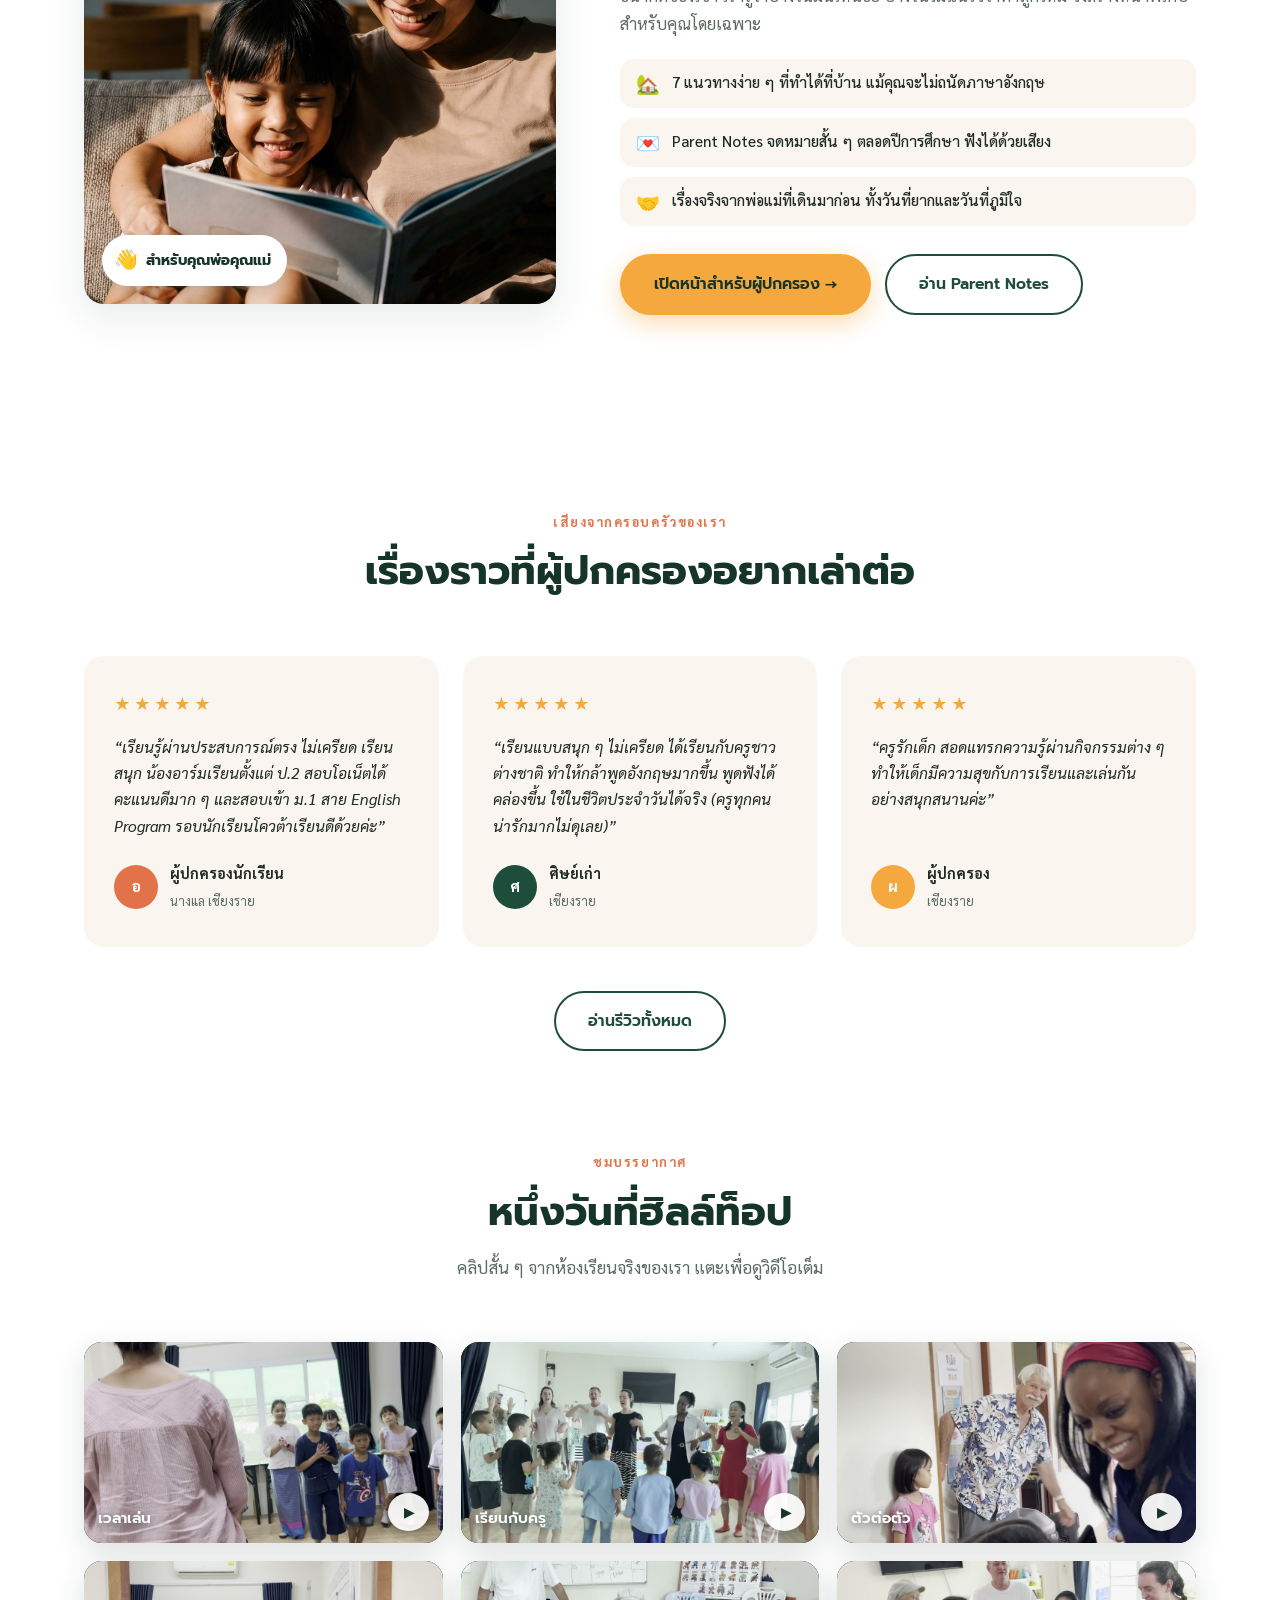
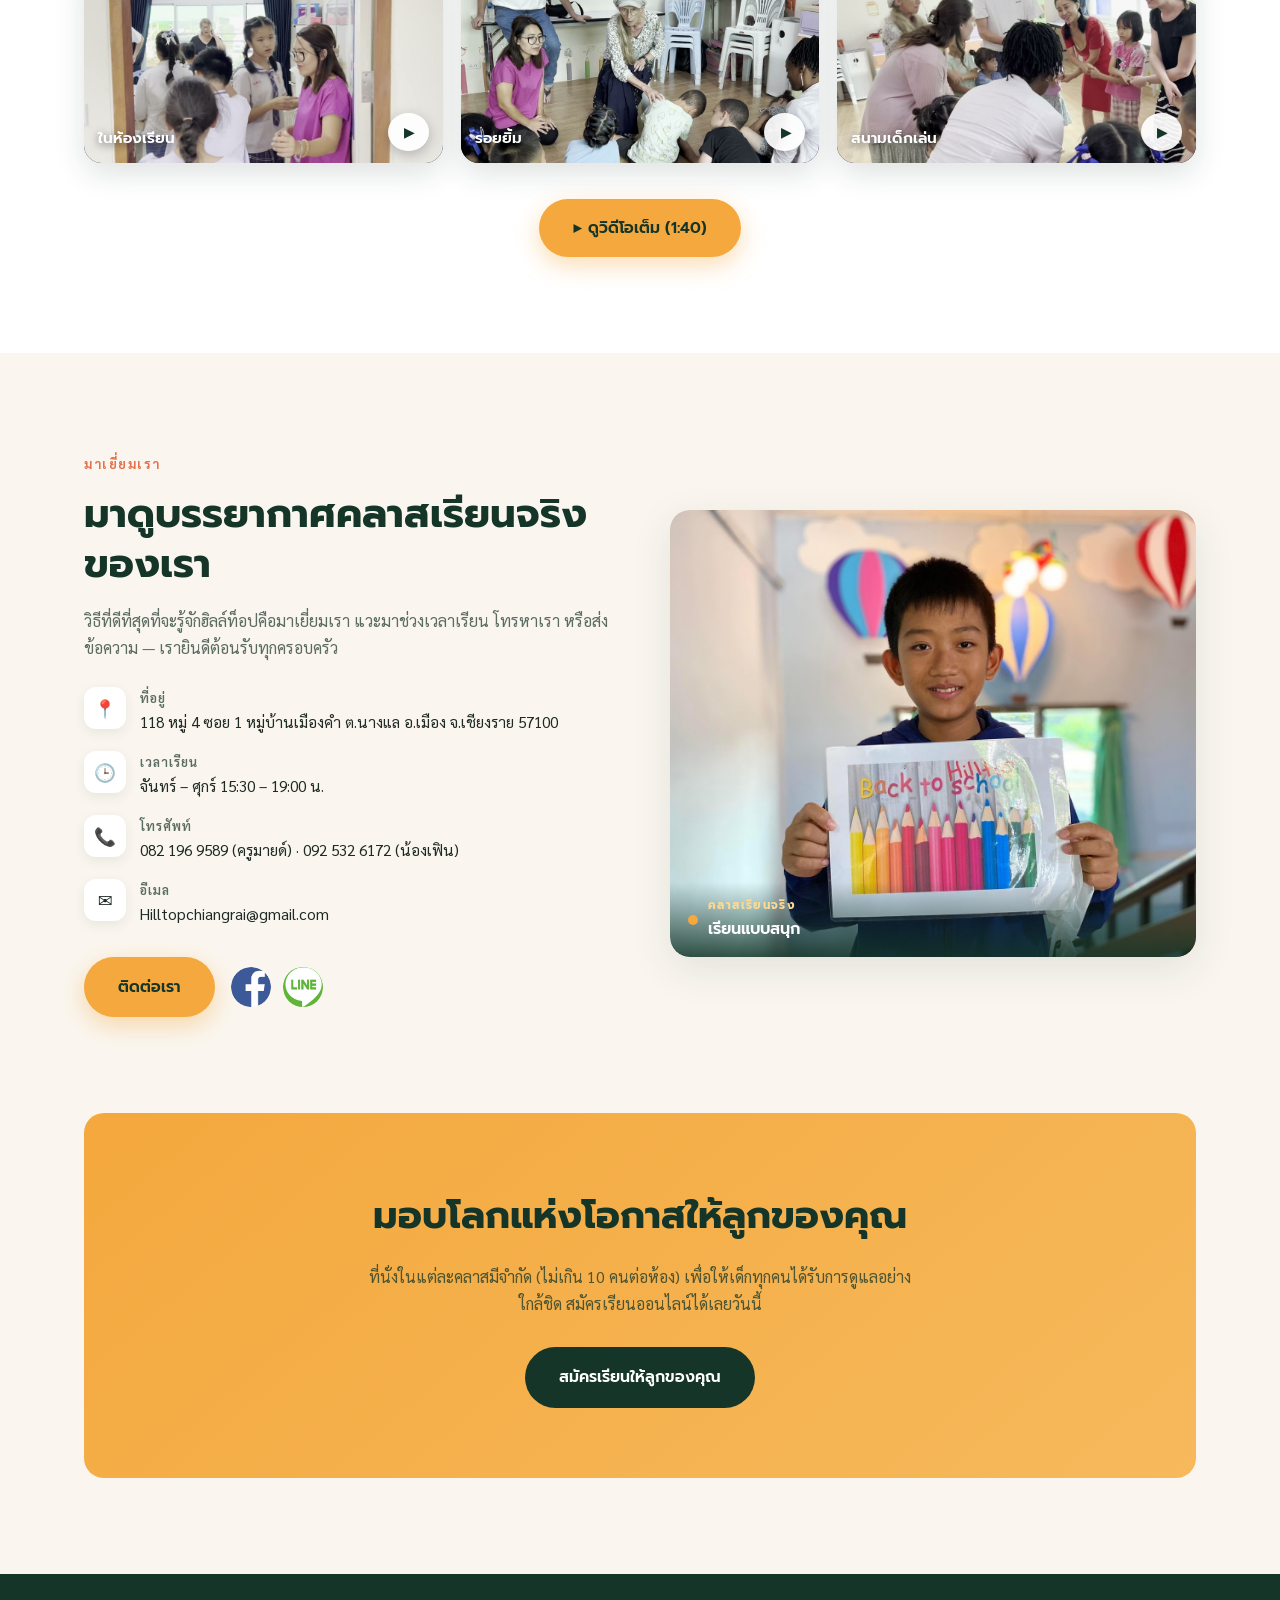
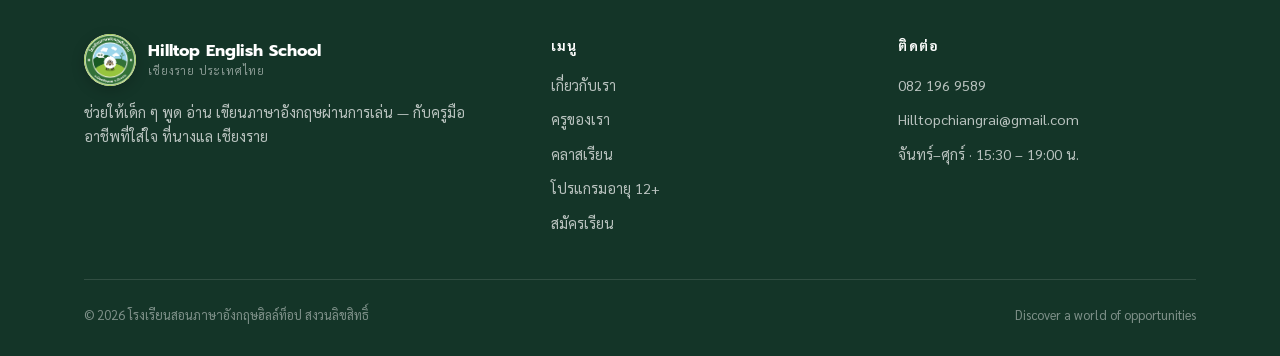
==== commit b9468ba6: "Parents: Gemini-recorded voice for Listen buttons; Home: For Parents section Co-Authored-By: Claude " ====
--- a/index.html
+++ b/index.html
@@ -227,6 +227,28 @@
     </div>
   </div>
 </section>
+
+<section class="for-parents">
+  <div class="wrap fp-grid">
+    <div class="fp-photo rv"><img src="assets/img/parents-1.jpg" alt="Mother reading with her daughter"><div class="fp-badge"><span>👋</span><b data-th="สำหรับคุณพ่อคุณแม่" data-en="For Mum and Dad">สำหรับคุณพ่อคุณแม่</b></div></div>
+    <div class="rv">
+      <span class="eyebrow" data-th="สำหรับผู้ปกครอง" data-en="For Parents">สำหรับผู้ปกครอง</span>
+      <h2 data-th="คุณคือครูคนแรกของลูก<br>และเราอยู่ข้างคุณ" data-en="You are your child&rsquo;s first teacher.<br>And we are right beside you.">คุณคือครูคนแรกของลูก<br>และเราอยู่ข้างคุณ</h2>
+      <p data-th="การส่งลูกมาเรียนภาษาอังกฤษไม่ใช่แค่การจ่ายค่าเทอม แต่คือความหวังที่คุณมีต่ออนาคตของเขา เรารู้ว่าบางวันมันเหนื่อย บางวันไม่แน่ใจว่าทำถูกไหม จึงสร้างหน้าพิเศษสำหรับคุณโดยเฉพาะ"
+         data-en="Sending your child to learn English is not just paying a fee. It is the hope you carry for their future. We know some days are tiring and some days you wonder if you are doing it right — so we built a page just for you.">การส่งลูกมาเรียนภาษาอังกฤษไม่ใช่แค่การจ่ายค่าเทอม แต่คือความหวังที่คุณมีต่ออนาคตของเขา เรารู้ว่าบางวันมันเหนื่อย บางวันไม่แน่ใจว่าทำถูกไหม จึงสร้างหน้าพิเศษสำหรับคุณโดยเฉพาะ</p>
+      <ul class="fp-list">
+        <li><span>🏡</span><b data-th="7 แนวทางง่าย ๆ ที่ทำได้ที่บ้าน แม้คุณจะไม่ถนัดภาษาอังกฤษ" data-en="Seven simple things to do at home, even if your own English is shaky">7 แนวทางง่าย ๆ ที่ทำได้ที่บ้าน แม้คุณจะไม่ถนัดภาษาอังกฤษ</b></li>
+        <li><span>💌</span><b data-th="Parent Notes จดหมายสั้น ๆ ตลอดปีการศึกษา ฟังได้ด้วยเสียง" data-en="Parent Notes — short letters through the school year, with audio">Parent Notes จดหมายสั้น ๆ ตลอดปีการศึกษา ฟังได้ด้วยเสียง</b></li>
+        <li><span>🤝</span><b data-th="เรื่องจริงจากพ่อแม่ที่เดินมาก่อน ทั้งวันที่ยากและวันที่ภูมิใจ" data-en="Real stories from parents who walked this road — hard days and proud ones">เรื่องจริงจากพ่อแม่ที่เดินมาก่อน ทั้งวันที่ยากและวันที่ภูมิใจ</b></li>
+      </ul>
+      <div class="hero-actions">
+        <a class="btn btn-primary" href="parents.html" data-th="เปิดหน้าสำหรับผู้ปกครอง →" data-en="Open the Parents page →">เปิดหน้าสำหรับผู้ปกครอง →</a>
+        <a class="btn btn-outline" href="parents.html#notes" data-th="อ่าน Parent Notes" data-en="Read Parent Notes">อ่าน Parent Notes</a>
+      </div>
+    </div>
+  </div>
+</section>
+
 
 <section class="quotes" id="reviews">
   <div class="wrap">
--- a/assets/site.css
+++ b/assets/site.css
@@ -677,3 +677,56 @@
 .notes-sub{margin-top:30px;background:var(--forest-deep);color:#fff;border-radius:var(--radius);padding:24px 30px;display:flex;justify-content:space-between;align-items:center;gap:20px;flex-wrap:wrap}
 .notes-sub b{display:block;font-family:var(--f-head);font-size:1.1rem}.notes-sub span{opacity:.8;font-size:.92rem}
 @media(max-width:760px){.notes-grid{grid-template-columns:1fr}}
+
+/* ===== Age 12+: full-bleed Ken Burns band ===== */
+.kb-band{position:relative;height:clamp(340px,52vh,560px);overflow:hidden;background:var(--forest-deep);padding:0;margin-bottom:96px}
+.kb-slide{position:absolute;inset:-6%;background:center/cover no-repeat;opacity:0;transition:opacity 1.8s ease;will-change:transform}
+.kb-slide.on{opacity:1;animation:kbMove 9s ease-in-out forwards}
+.kb-slide:nth-child(2).on{animation-name:kbMove2}.kb-slide:nth-child(3).on{animation-name:kbMove3}.kb-slide:nth-child(4).on{animation-name:kbMove4}
+@keyframes kbMove{from{transform:scale(1) translate(0,0)}to{transform:scale(1.12) translate(-2%,1%)}}
+@keyframes kbMove2{from{transform:scale(1.12) translate(2%,0)}to{transform:scale(1) translate(0,0)}}
+@keyframes kbMove3{from{transform:scale(1) translate(0,2%)}to{transform:scale(1.12) translate(2%,-1%)}}
+@keyframes kbMove4{from{transform:scale(1.1) translate(-2%,-1%)}to{transform:scale(1) translate(1%,1%)}}
+.kb-shade{position:absolute;inset:0;background:linear-gradient(180deg,rgba(20,53,40,.25),rgba(20,53,40,.05) 40%,rgba(20,53,40,.75))}
+.kb-words{position:absolute;left:0;right:0;bottom:34px;text-align:center;color:#fff;font-family:var(--f-head);font-size:clamp(1.3rem,3vw,2.3rem);font-weight:600;text-shadow:0 4px 18px rgba(0,0,0,.5);height:1.4em}
+.kb-word{position:absolute;left:0;right:0;opacity:0;translate:0 14px;transition:opacity .9s,translate .9s}
+.kb-word.on{opacity:1;translate:0 0}
+@media(prefers-reduced-motion:reduce){.kb-slide.on{animation:none}}
+
+/* ===== Age 12+: three numbered photo steps ===== */
+.steps3{grid-template-columns:repeat(3,1fr)}
+.step-num{position:absolute;top:14px;left:14px;z-index:2;width:38px;height:38px;border-radius:50%;background:var(--sun);color:var(--forest-deep);font-family:var(--f-head);font-weight:700;display:grid;place-items:center;box-shadow:0 6px 16px rgba(0,0,0,.25)}
+@media(max-width:900px){.steps3{grid-template-columns:1fr}}
+
+/* ===== typed heading ===== */
+[data-typed]{min-height:1.25em}
+[data-typed] .tcur{display:inline-block;width:3px;height:.9em;background:var(--clay);vertical-align:-.08em;margin-left:4px;animation:cur .8s steps(1) infinite}
+
+/* ===== Contact: motto video band with sliding + typing phrases ===== */
+.motto{position:relative;color:#fff;overflow:hidden;background:var(--forest-deep);padding:0;min-height:clamp(380px,55vh,600px);display:grid;align-items:center}
+.motto-shade{background:linear-gradient(180deg,rgba(15,35,27,.7),rgba(15,35,27,.55) 50%,rgba(15,35,27,.85))}
+.motto-inner{position:relative;z-index:2;text-align:center}
+.motto .eyebrow{color:var(--sun-soft)}
+.motto-stage{min-height:3.2em;display:grid;place-items:center;perspective:800px}
+.motto-line{font-family:var(--f-head);font-weight:700;font-size:clamp(1.6rem,4vw,3rem);line-height:1.25;max-width:22ch;margin:0 auto;text-shadow:0 6px 24px rgba(0,0,0,.5);opacity:0;transition:opacity .7s cubic-bezier(.2,.7,.2,1),transform .7s cubic-bezier(.2,.7,.2,1)}
+.motto-line.in{opacity:1;transform:none!important}
+.motto-line.out{opacity:0;transition-duration:.5s}
+.motto-line .tcur{display:inline-block;width:4px;height:.85em;background:var(--sun);vertical-align:-.08em;margin-left:6px;animation:cur .8s steps(1) infinite}
+.motto-line em{font-style:normal;color:var(--sun)}
+
+/* ===== Home: For Parents ===== */
+.for-parents{background:var(--paper)}
+.fp-grid{display:grid;grid-template-columns:minmax(0,.9fr) minmax(0,1.1fr);gap:64px;align-items:center}
+.fp-photo{position:relative;border-radius:var(--radius);overflow:hidden;box-shadow:var(--shadow);aspect-ratio:4/4.2}
+.fp-photo img{width:100%;height:100%;object-fit:cover;transition:transform 1.4s ease}
+.fp-photo:hover img{transform:scale(1.05)}
+.fp-badge{position:absolute;left:18px;bottom:18px;background:#fff;border-radius:999px;padding:9px 16px 9px 12px;display:flex;align-items:center;gap:8px;box-shadow:0 8px 24px rgba(20,53,40,.2);font-family:var(--f-head);font-weight:600;color:var(--forest-deep);font-size:.9rem}
+.fp-badge span{font-size:1.2rem;animation:wave 2.4s ease-in-out infinite;transform-origin:70% 70%}
+@keyframes wave{0%,60%,100%{transform:rotate(0)}70%{transform:rotate(18deg)}80%{transform:rotate(-10deg)}90%{transform:rotate(12deg)}}
+.for-parents h2{font-size:clamp(1.9rem,3.2vw,2.5rem);color:var(--forest-deep);line-height:1.22;margin-bottom:18px}
+.for-parents p{color:var(--ink-soft);font-size:1.03rem;margin-bottom:22px}
+.fp-list{list-style:none;padding:0;margin:0 0 28px;display:grid;gap:10px}
+.fp-list li{display:flex;gap:12px;align-items:flex-start;background:var(--cream);border-radius:14px;padding:12px 16px}
+.fp-list span{font-size:1.2rem;line-height:1.3}
+.fp-list b{font-weight:500;color:var(--ink);font-size:.95rem;line-height:1.5}
+@media(max-width:900px){.fp-grid{grid-template-columns:1fr;gap:32px}.fp-photo{max-width:480px}}
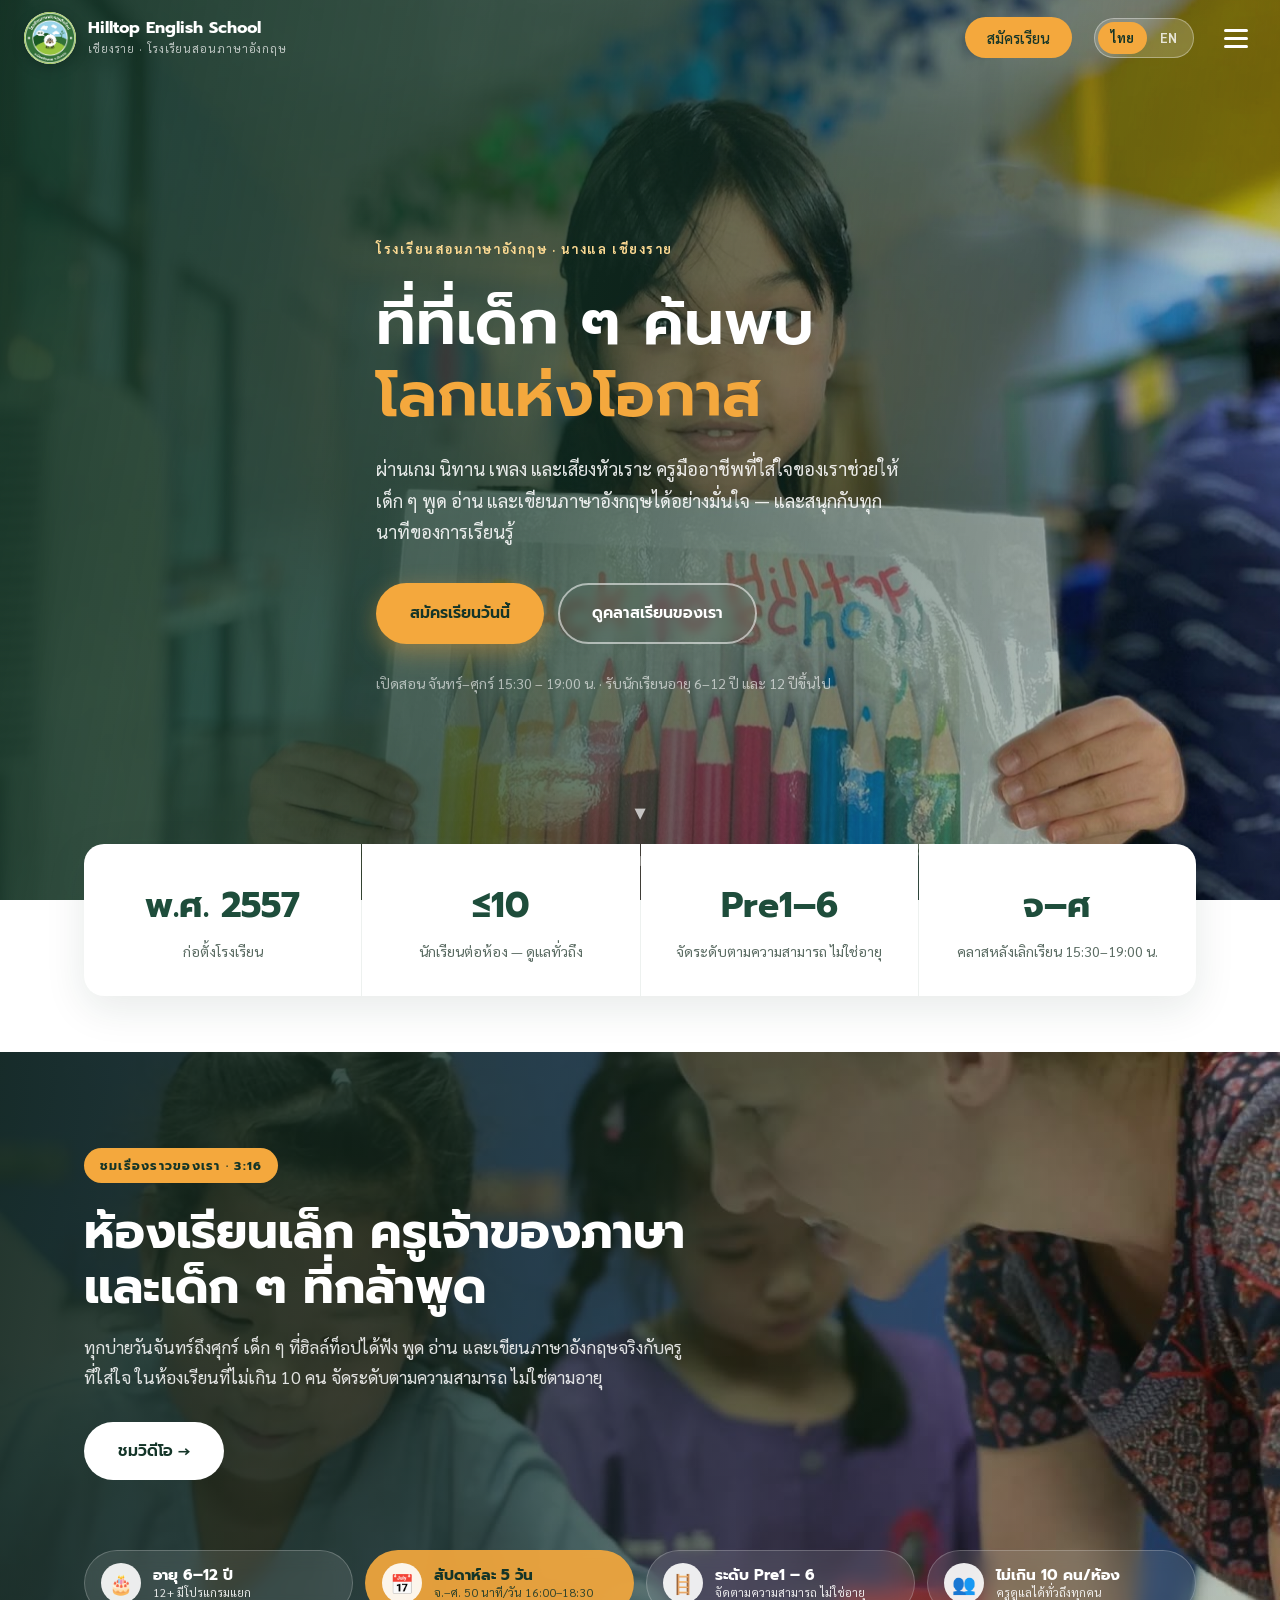
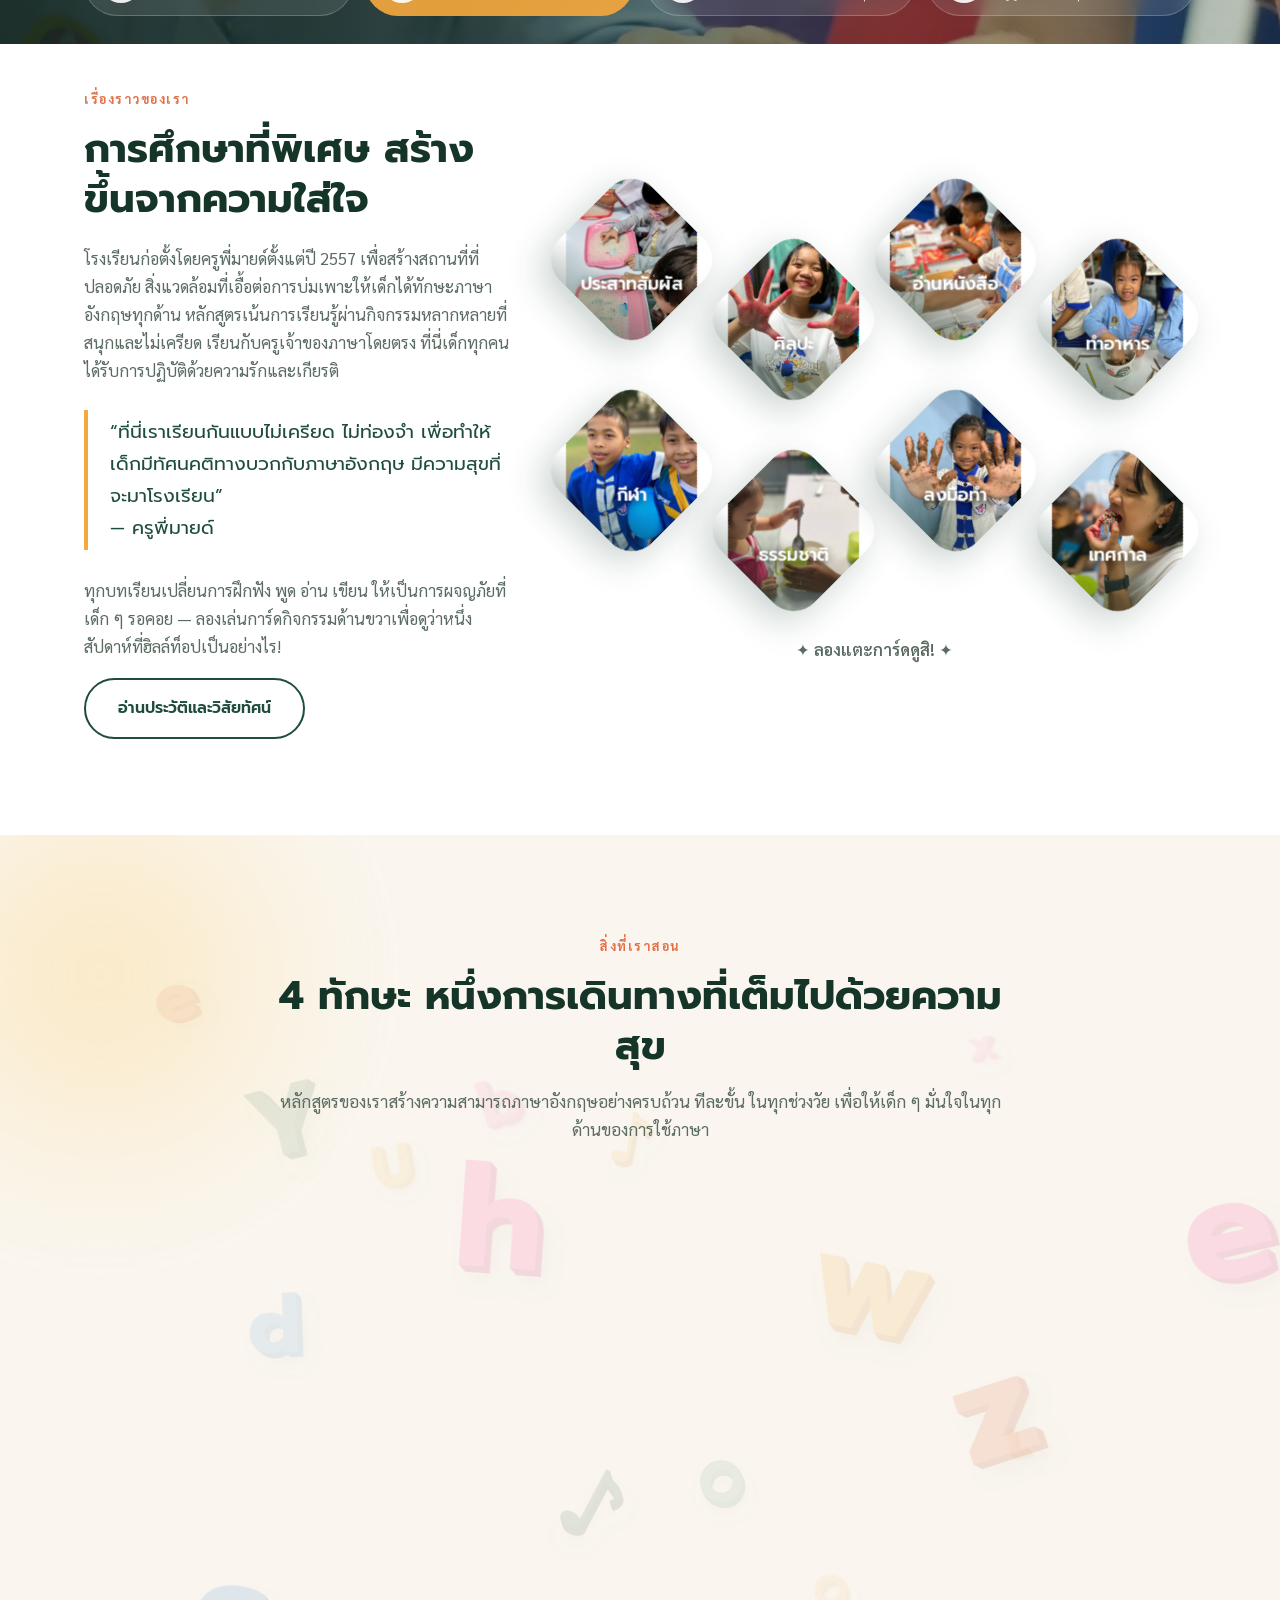
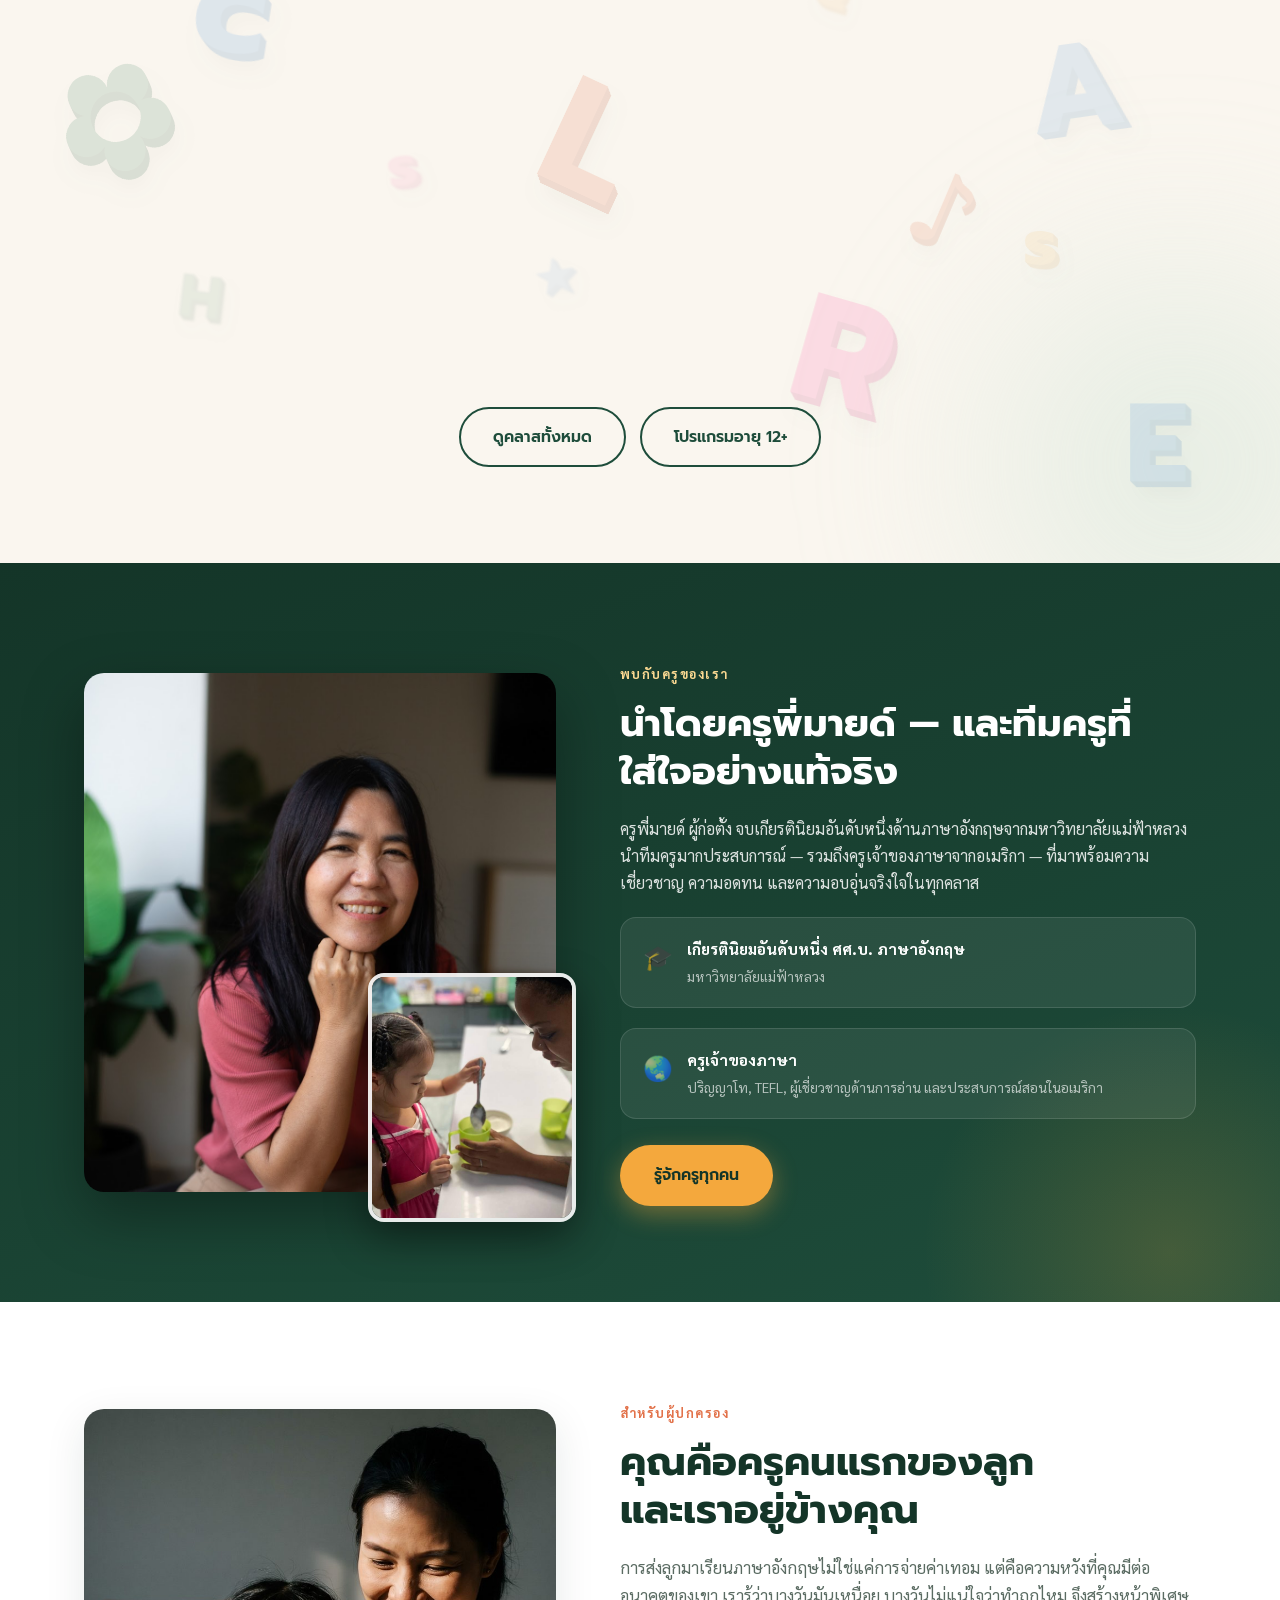
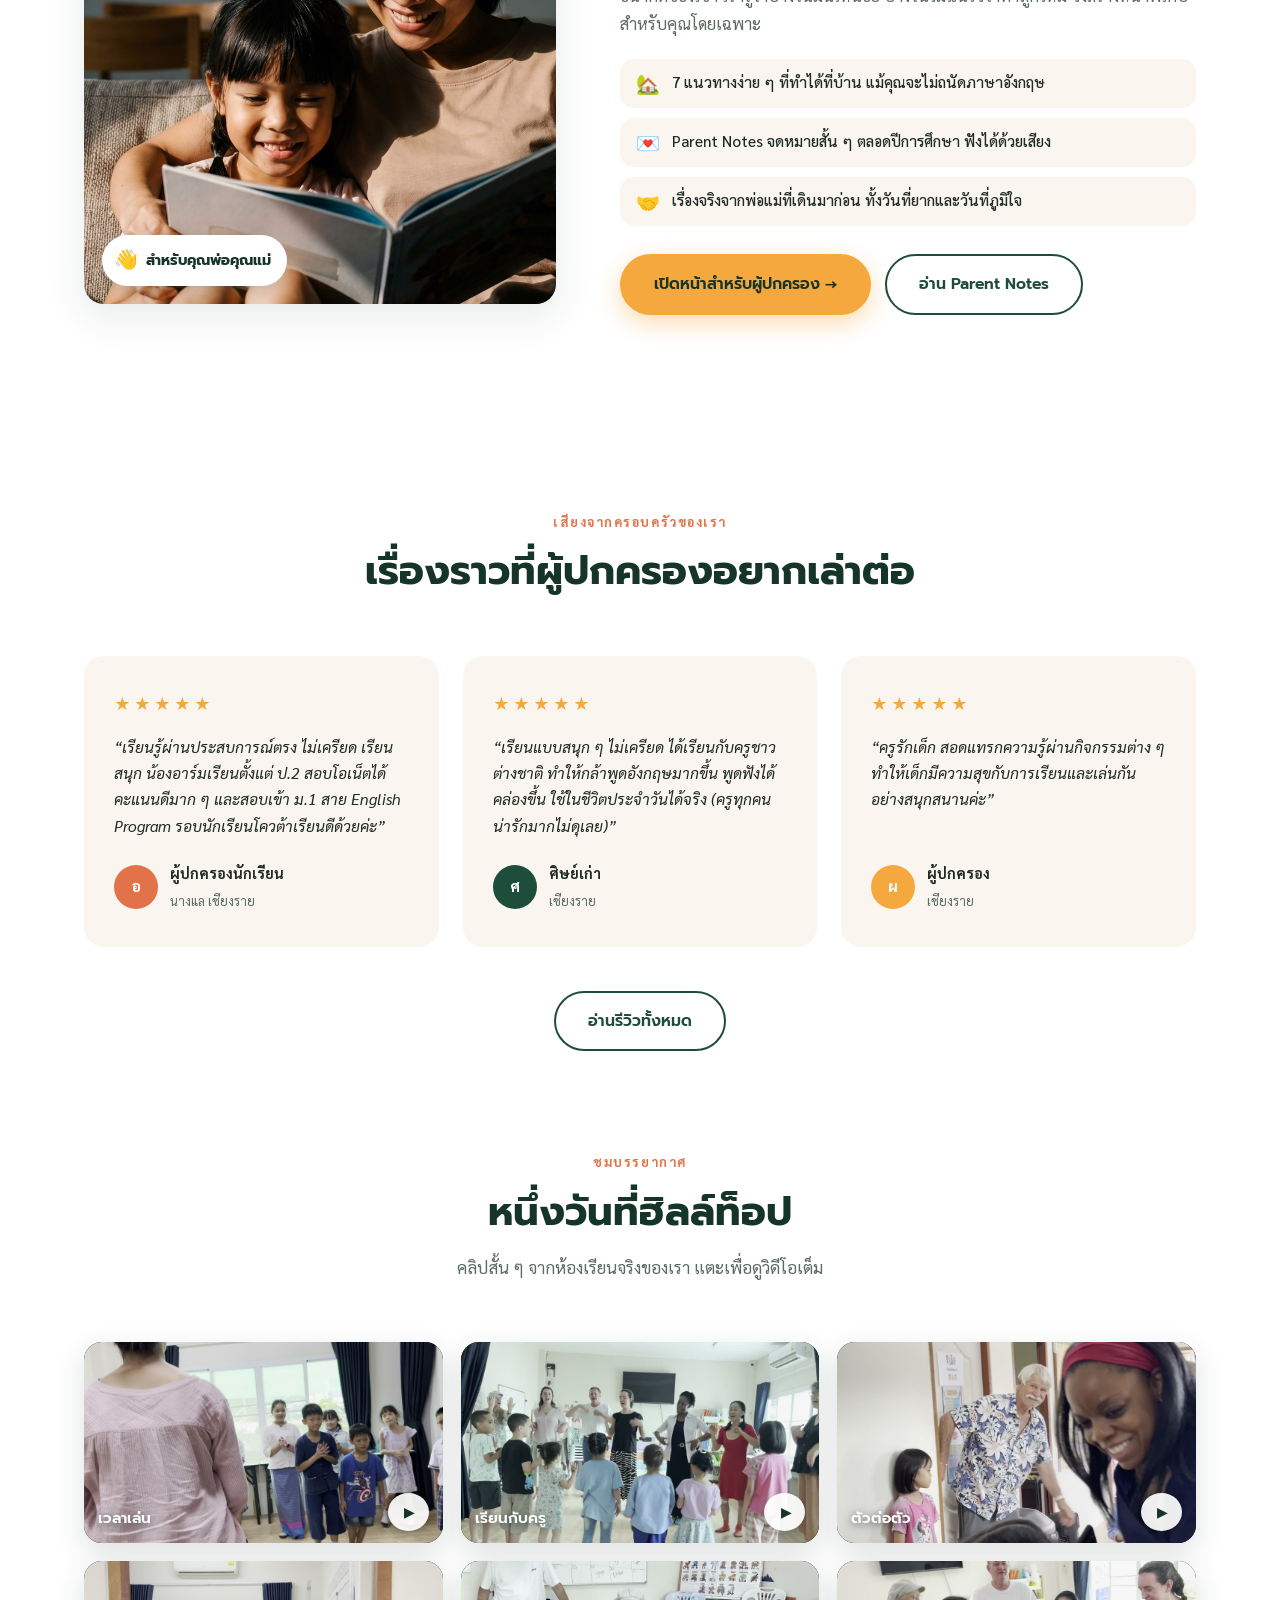
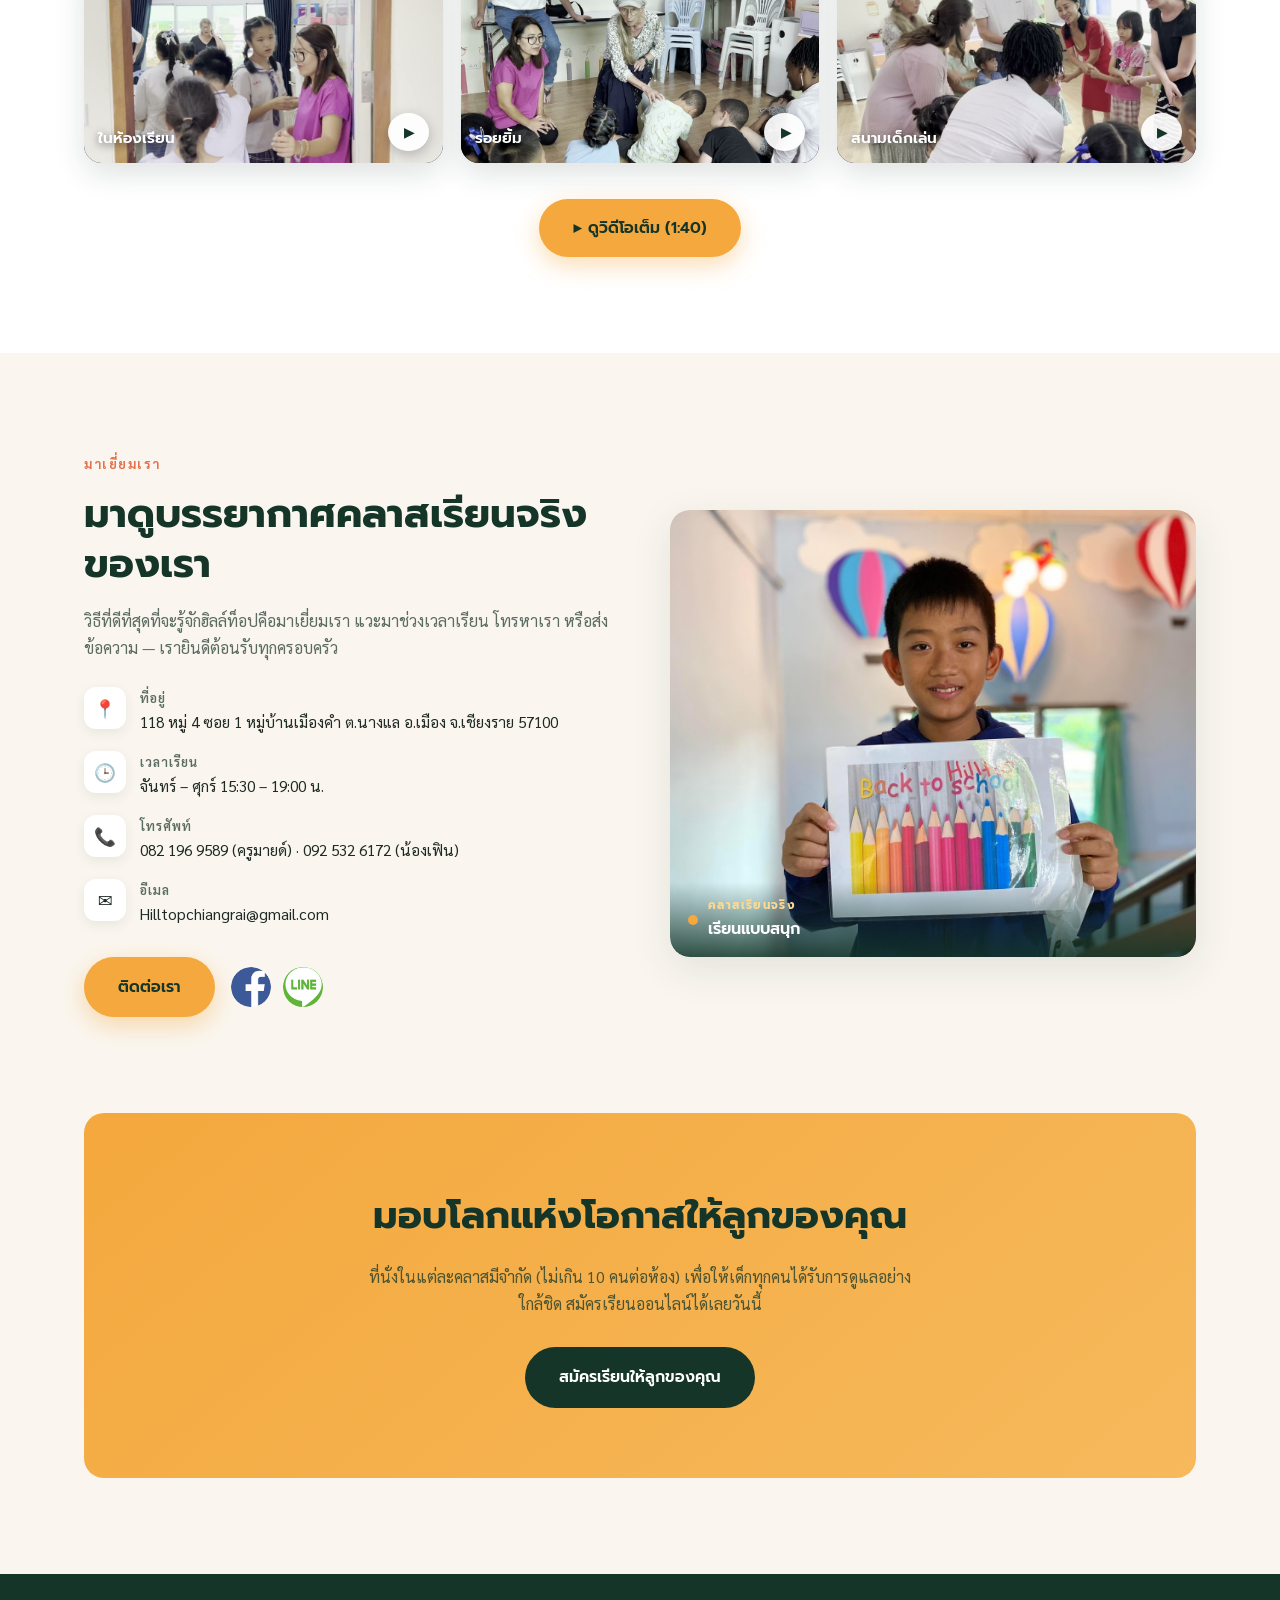
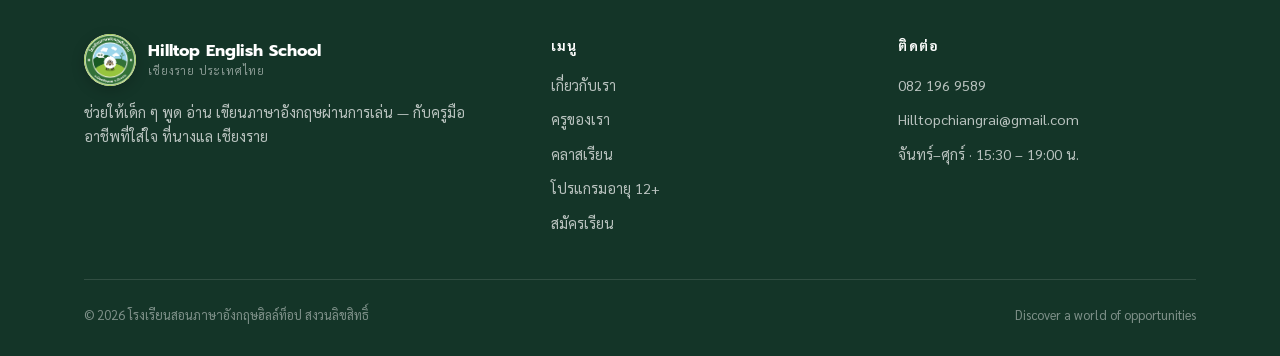
==== commit 42383542: "Visit Us: Hilly cameo slideshow replaces hand roller Co-Authored-By: Claude Fable 5.1 <noreply@anthr" ====
--- a/index.html
+++ b/index.html
@@ -354,15 +354,7 @@
         <img class="rs-img" src="assets/img/tile-nature.jpg" alt="" data-cap-th="สำรวจธรรมชาติ" data-cap-en="Exploring nature">
         <div class="rs-cap"><span class="dot"></span><div><small data-th="คลาสเรียนจริง" data-en="Class in action">คลาสเรียนจริง</small><b class="rs-cap-text">เรียนแบบสนุก</b></div></div>
       </div>
-      <div class="hand" aria-hidden="true">
-        <svg viewBox="0 0 120 120" class="roller-svg">
-          <defs><linearGradient id="rg" x1="0" x2="1"><stop offset="0" stop-color="#fff" stop-opacity=".5"/><stop offset=".45" stop-color="#fff" stop-opacity="0"/><stop offset="1" stop-color="#000" stop-opacity=".22"/></linearGradient></defs>
-          <g class="roller-head"><rect x="10" y="6" width="34" height="108" rx="17" fill="#f4a83d"/><rect x="10" y="6" width="34" height="108" rx="17" fill="url(#rg)"/><g stroke="#e2934a" stroke-width="2" opacity=".6"><line x1="27" y1="14" x2="27" y2="106"/><line x1="18" y1="20" x2="18" y2="100"/><line x1="36" y1="20" x2="36" y2="100"/></g></g>
-          <path d="M44 60h18v-22c0-3 2-5 5-5s5 2 5 5v40c0 6 5 11 11 11h37v-14H83c-3 0-6-3-6-6V38c0-9-7-16-16-16s-16 7-16 16v14H44z" fill="#9aa0a6"/>
-        </svg>
-        <span class="fist">🤛</span>
-        <span class="sleeve"></span>
-      </div>
+      <div class="hilly-wrap hilly-visit" data-hilly="visit" data-hilly-manual aria-hidden="true"></div>
     </div>
   </div>
 </section>
--- a/assets/site.css
+++ b/assets/site.css
@@ -730,3 +730,25 @@
 .fp-list span{font-size:1.2rem;line-height:1.3}
 .fp-list b{font-weight:500;color:var(--ink);font-size:.95rem;line-height:1.5}
 @media(max-width:900px){.fp-grid{grid-template-columns:1fr;gap:32px}.fp-photo{max-width:480px}}
+
+/* ===== Visit: Hilly cameo (replaces hand + roller) ===== */
+.roller-stage{transition:filter .6s,opacity .6s}
+.roller-stage.dim{filter:brightness(.55) saturate(.8)}
+.hilly-visit{position:absolute;left:100%;bottom:-6px;width:38%;min-height:0;padding-bottom:0;place-items:end center;pointer-events:none;z-index:5;opacity:0}
+.hilly-visit .hilly{width:100%;animation:none}
+.hilly-visit .hilly-name,.hilly-visit .ground{display:none}
+.hilly-visit .bubble{width:max(160px,150%);left:50%;top:auto;bottom:calc(100% + 12px);font-size:.92rem;padding:12px 16px;min-height:0;color:var(--forest-deep)}
+.hilly-visit .bubble .lang{display:none}
+.hilly-visit.walk-in{animation:hvIn 1.7s cubic-bezier(.3,.6,.3,1) forwards}
+.hilly-visit.stand{opacity:1;left:31%}
+.hilly-visit.walk-out{animation:hvOut 1.5s cubic-bezier(.6,0,.7,.4) forwards}
+@keyframes hvIn{from{opacity:0;left:100%}15%{opacity:1}to{opacity:1;left:31%}}
+@keyframes hvOut{from{opacity:1;left:31%}85%{opacity:1}to{opacity:0;left:-45%}}
+.hilly-visit.walk-in .hilly,.hilly-visit.walk-out .hilly{animation:hvBob .38s ease-in-out infinite}
+.hilly-visit.walk-in .legs rect:nth-child(odd),.hilly-visit.walk-out .legs rect:nth-child(odd){animation:legA .38s ease-in-out infinite;transform-origin:50% 0}
+.hilly-visit.walk-in .legs rect:nth-child(even),.hilly-visit.walk-out .legs rect:nth-child(even){animation:legB .38s ease-in-out infinite;transform-origin:50% 0}
+@keyframes hvBob{0%,100%{transform:translateY(0) rotate(0)}50%{transform:translateY(-5px) rotate(-1.5deg)}}
+@keyframes legA{0%,100%{transform:rotate(14deg)}50%{transform:rotate(-14deg)}}
+@keyframes legB{0%,100%{transform:rotate(-14deg)}50%{transform:rotate(14deg)}}
+.hilly-visit.stand .hilly{animation:hillyBob 3.2s ease-in-out infinite}
+@media(max-width:640px){.hilly-visit{width:48%}.hilly-visit .bubble{font-size:.82rem}}
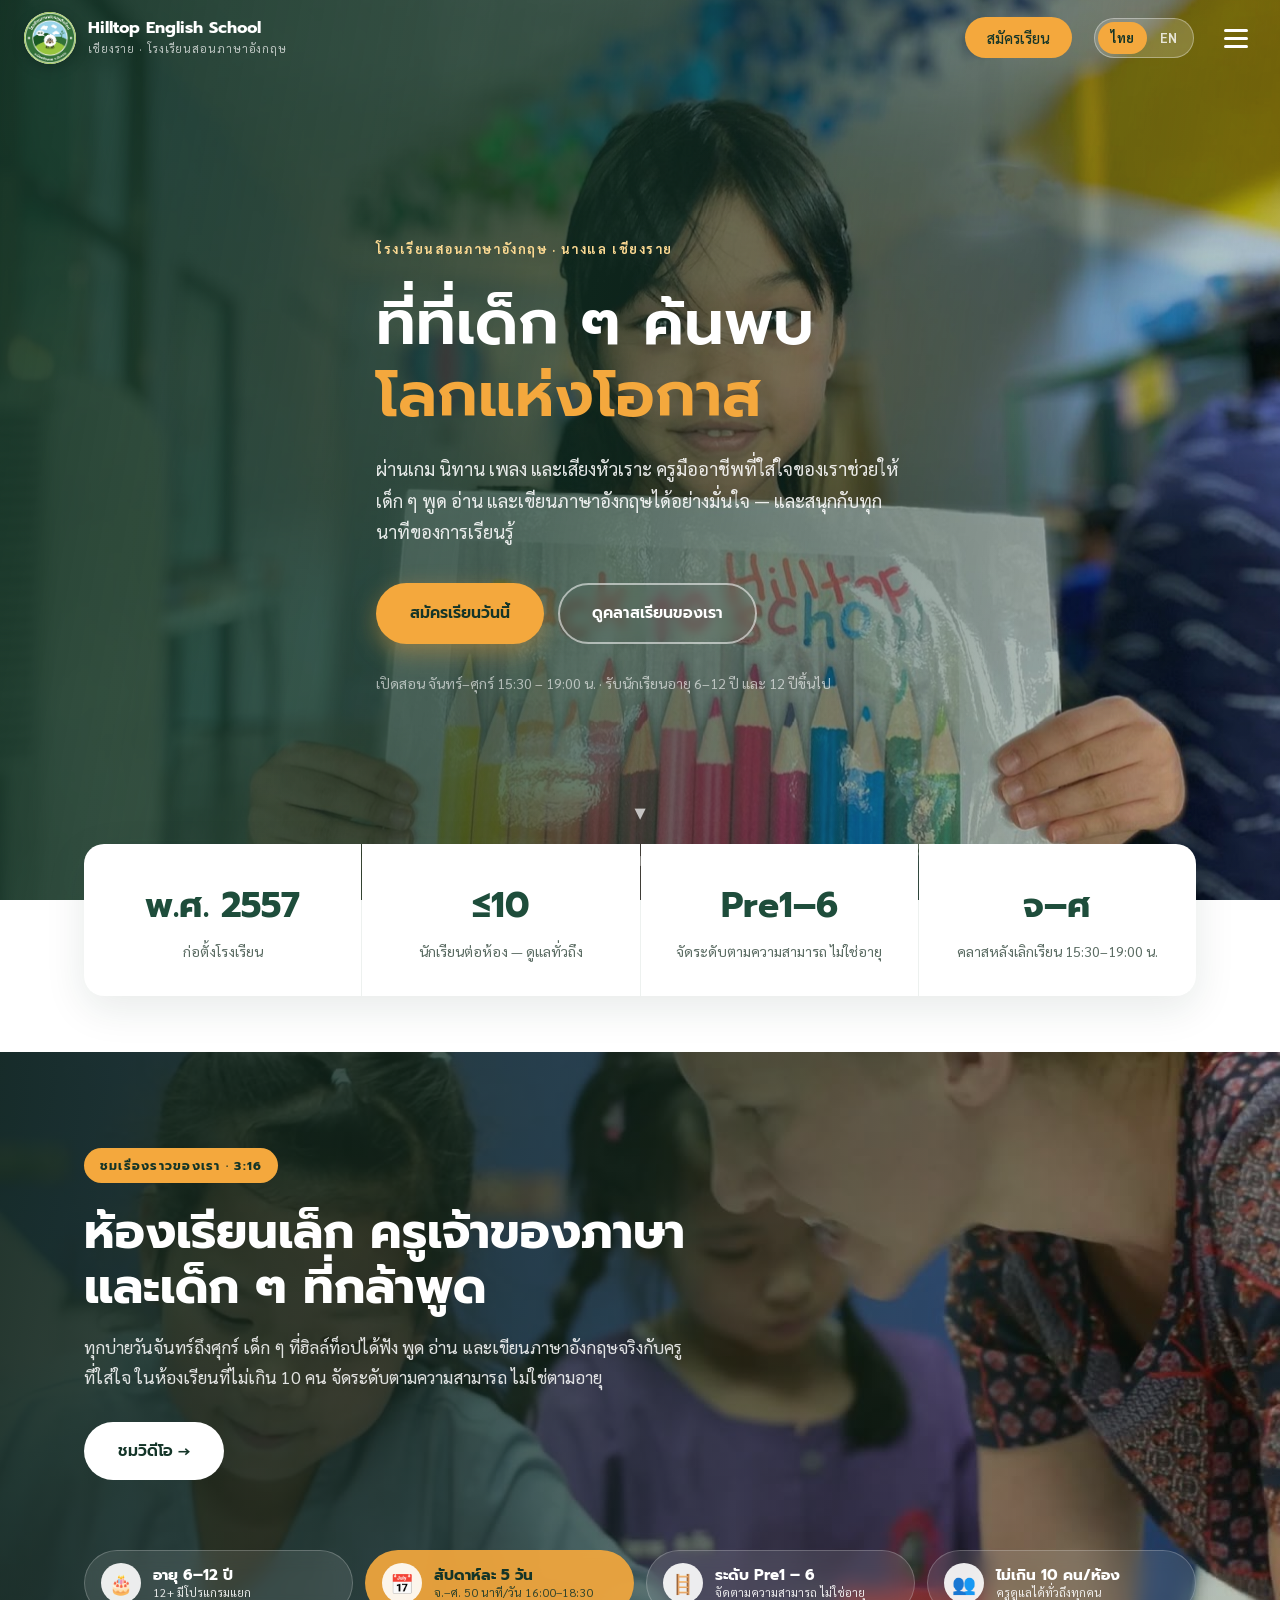
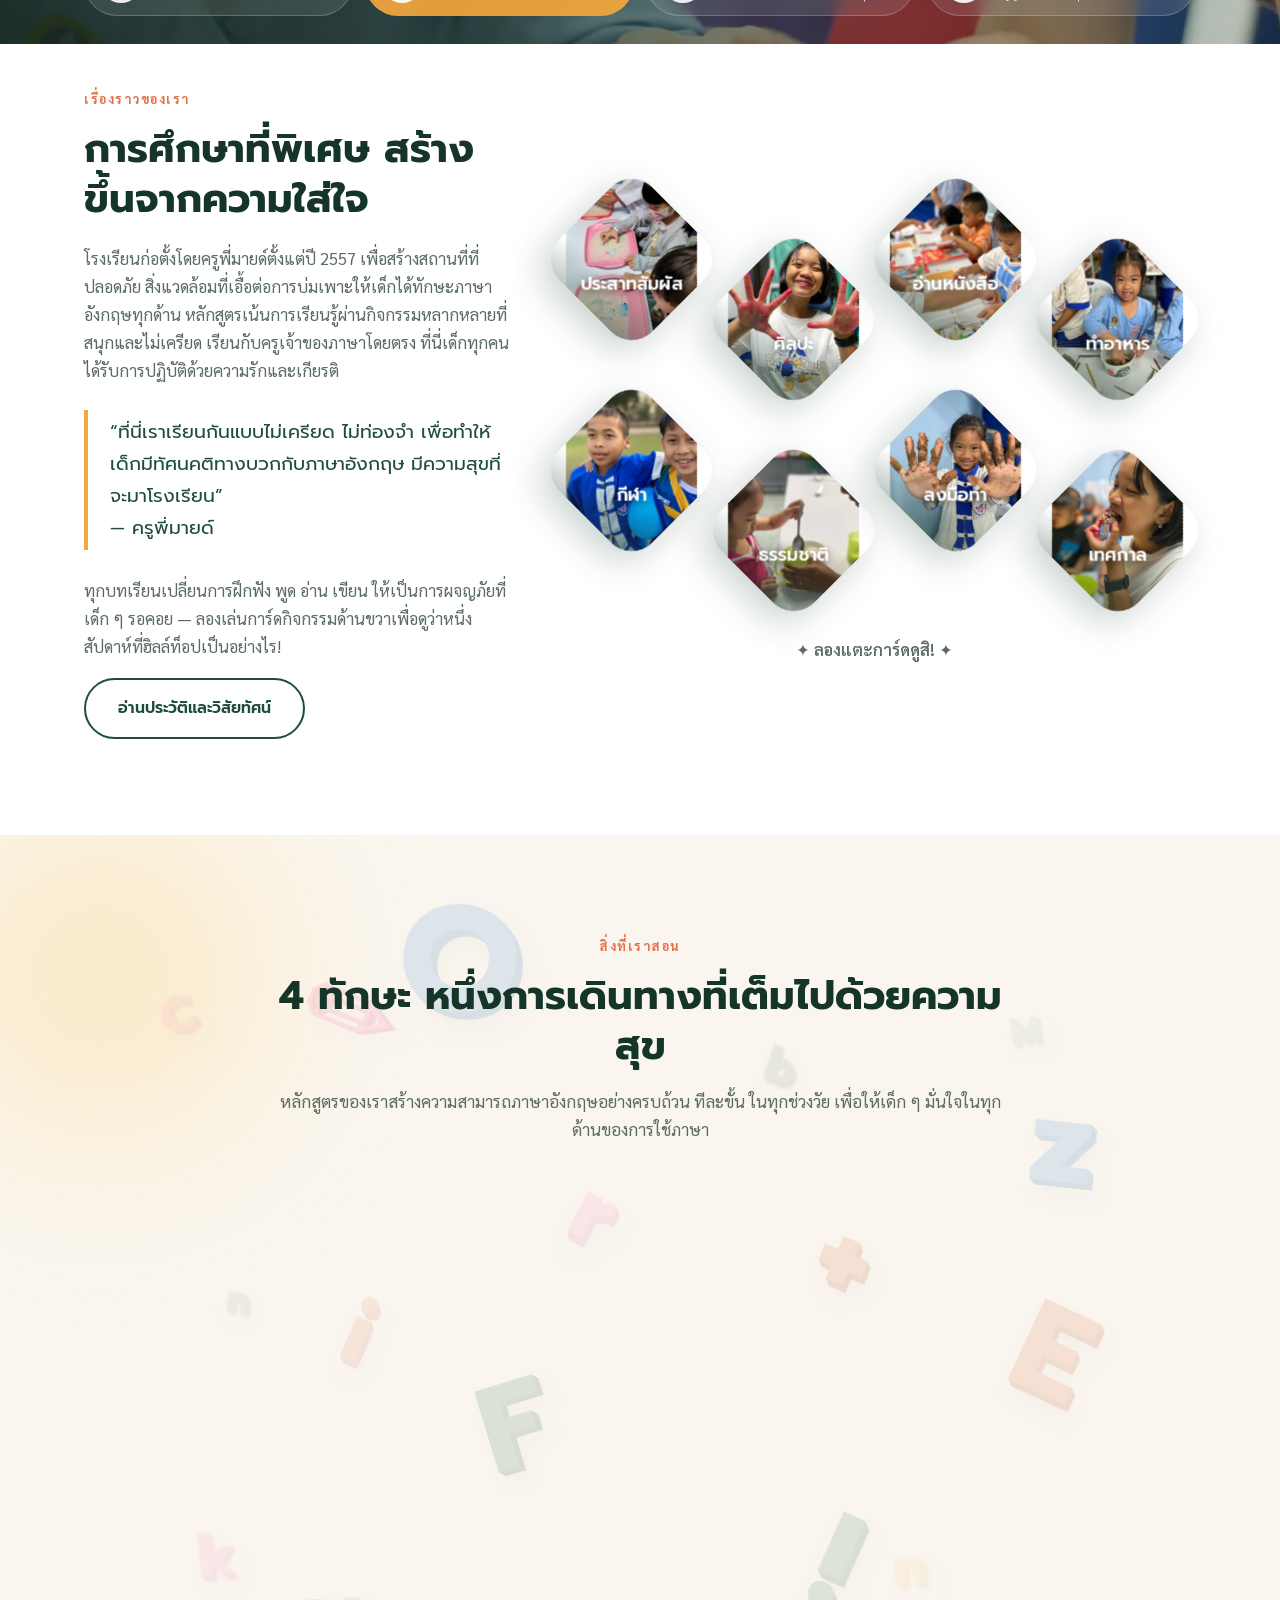
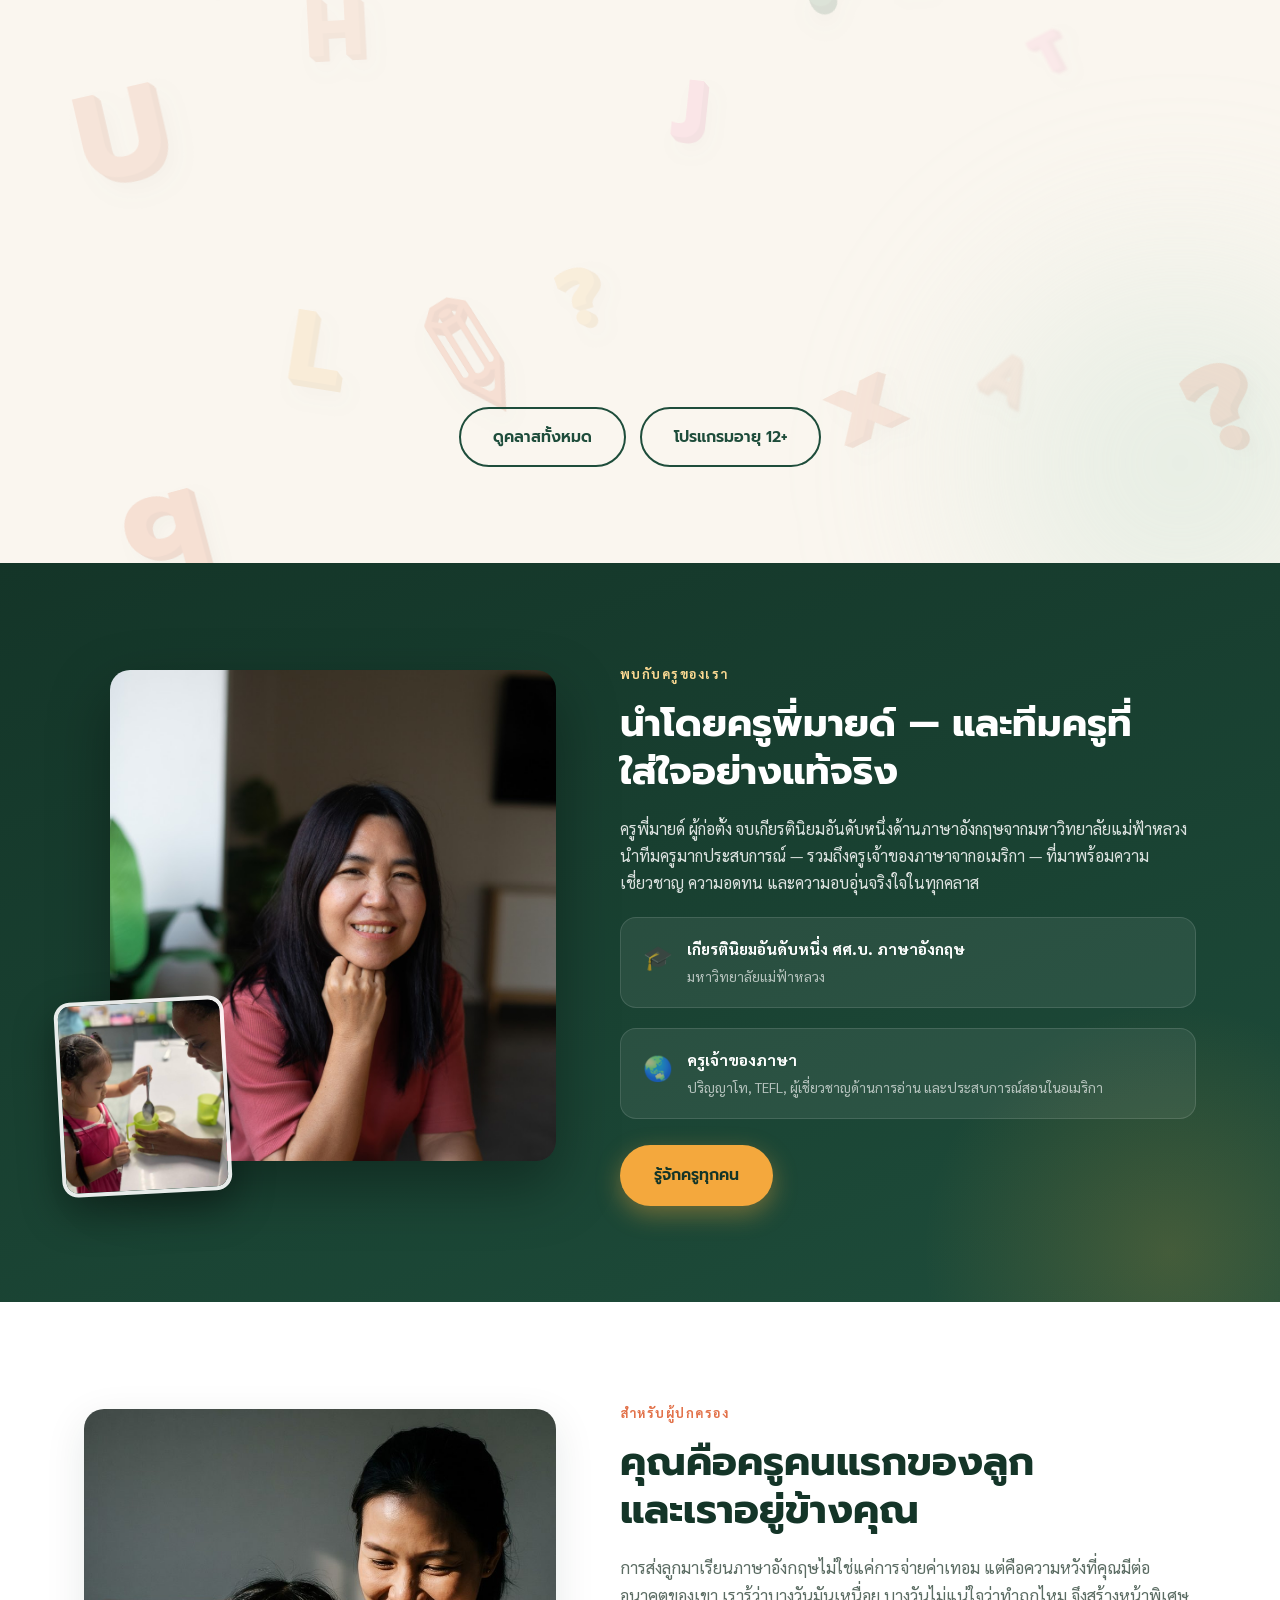
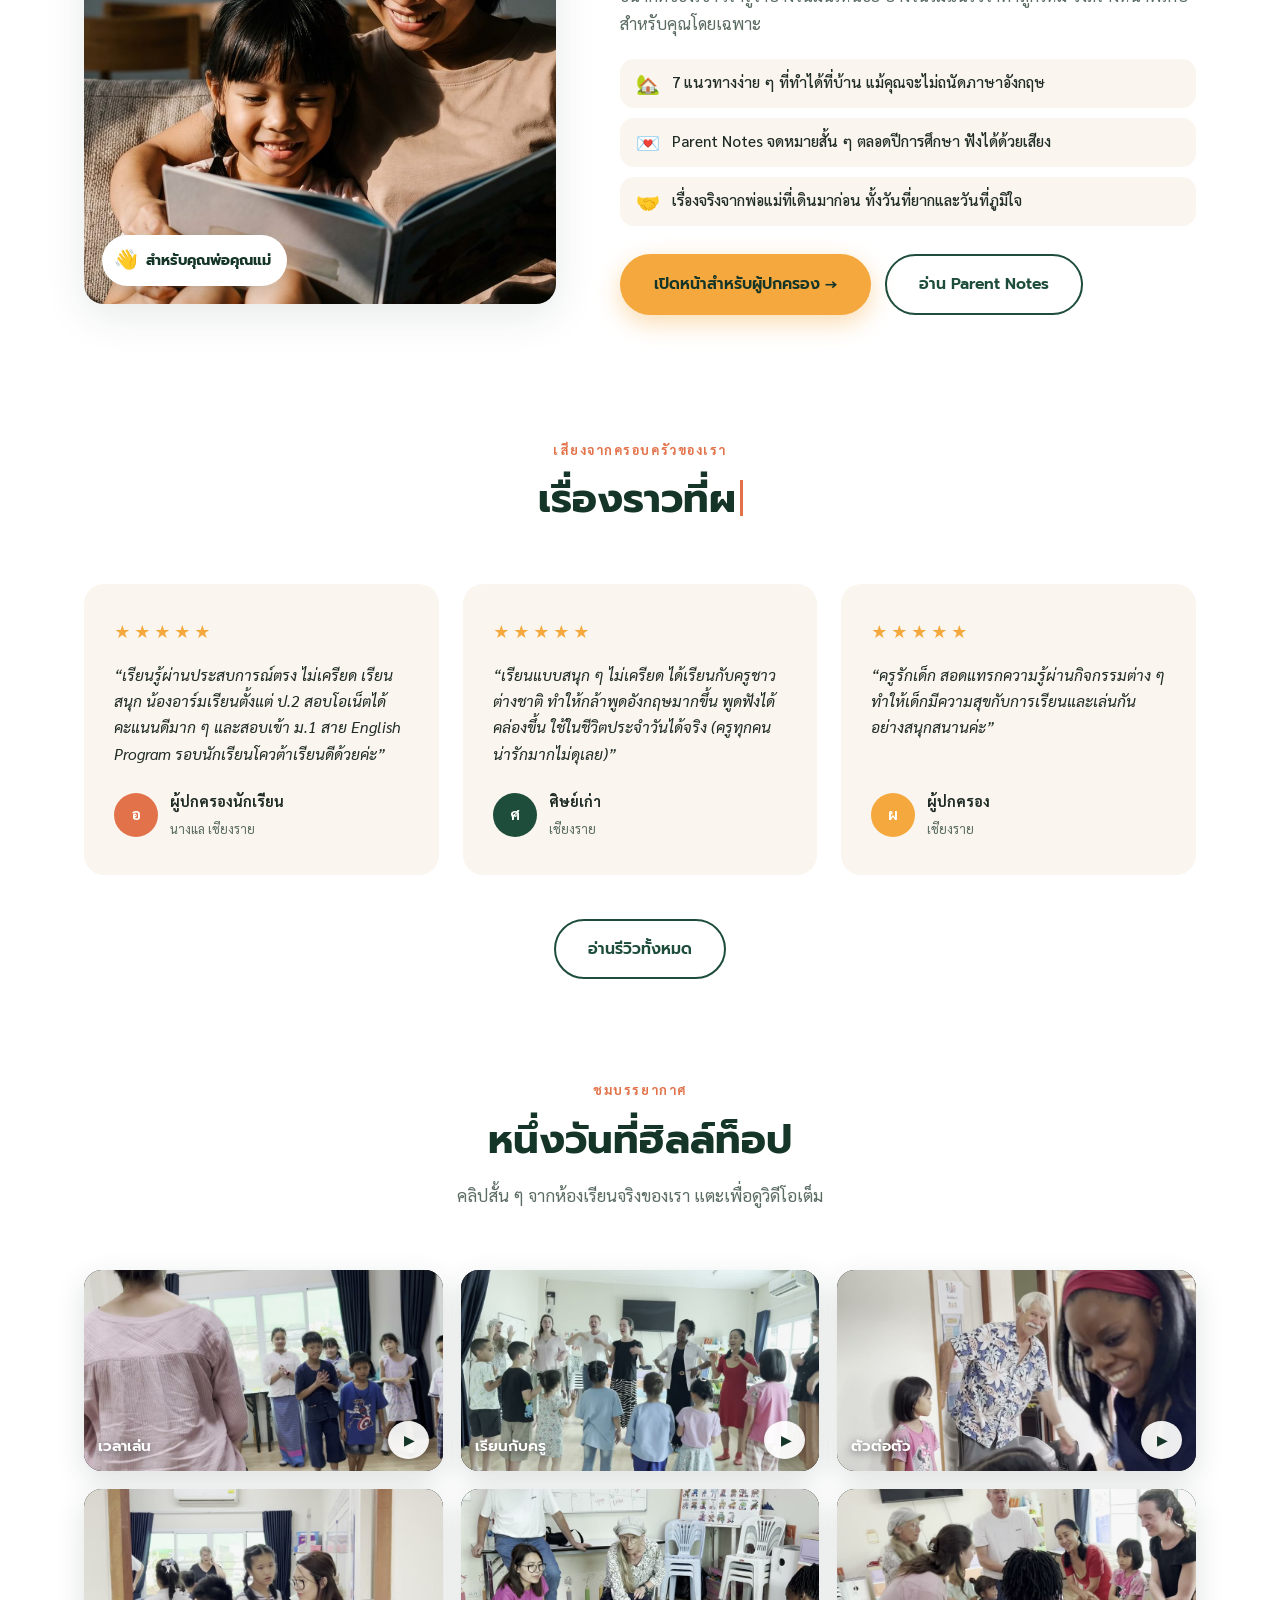
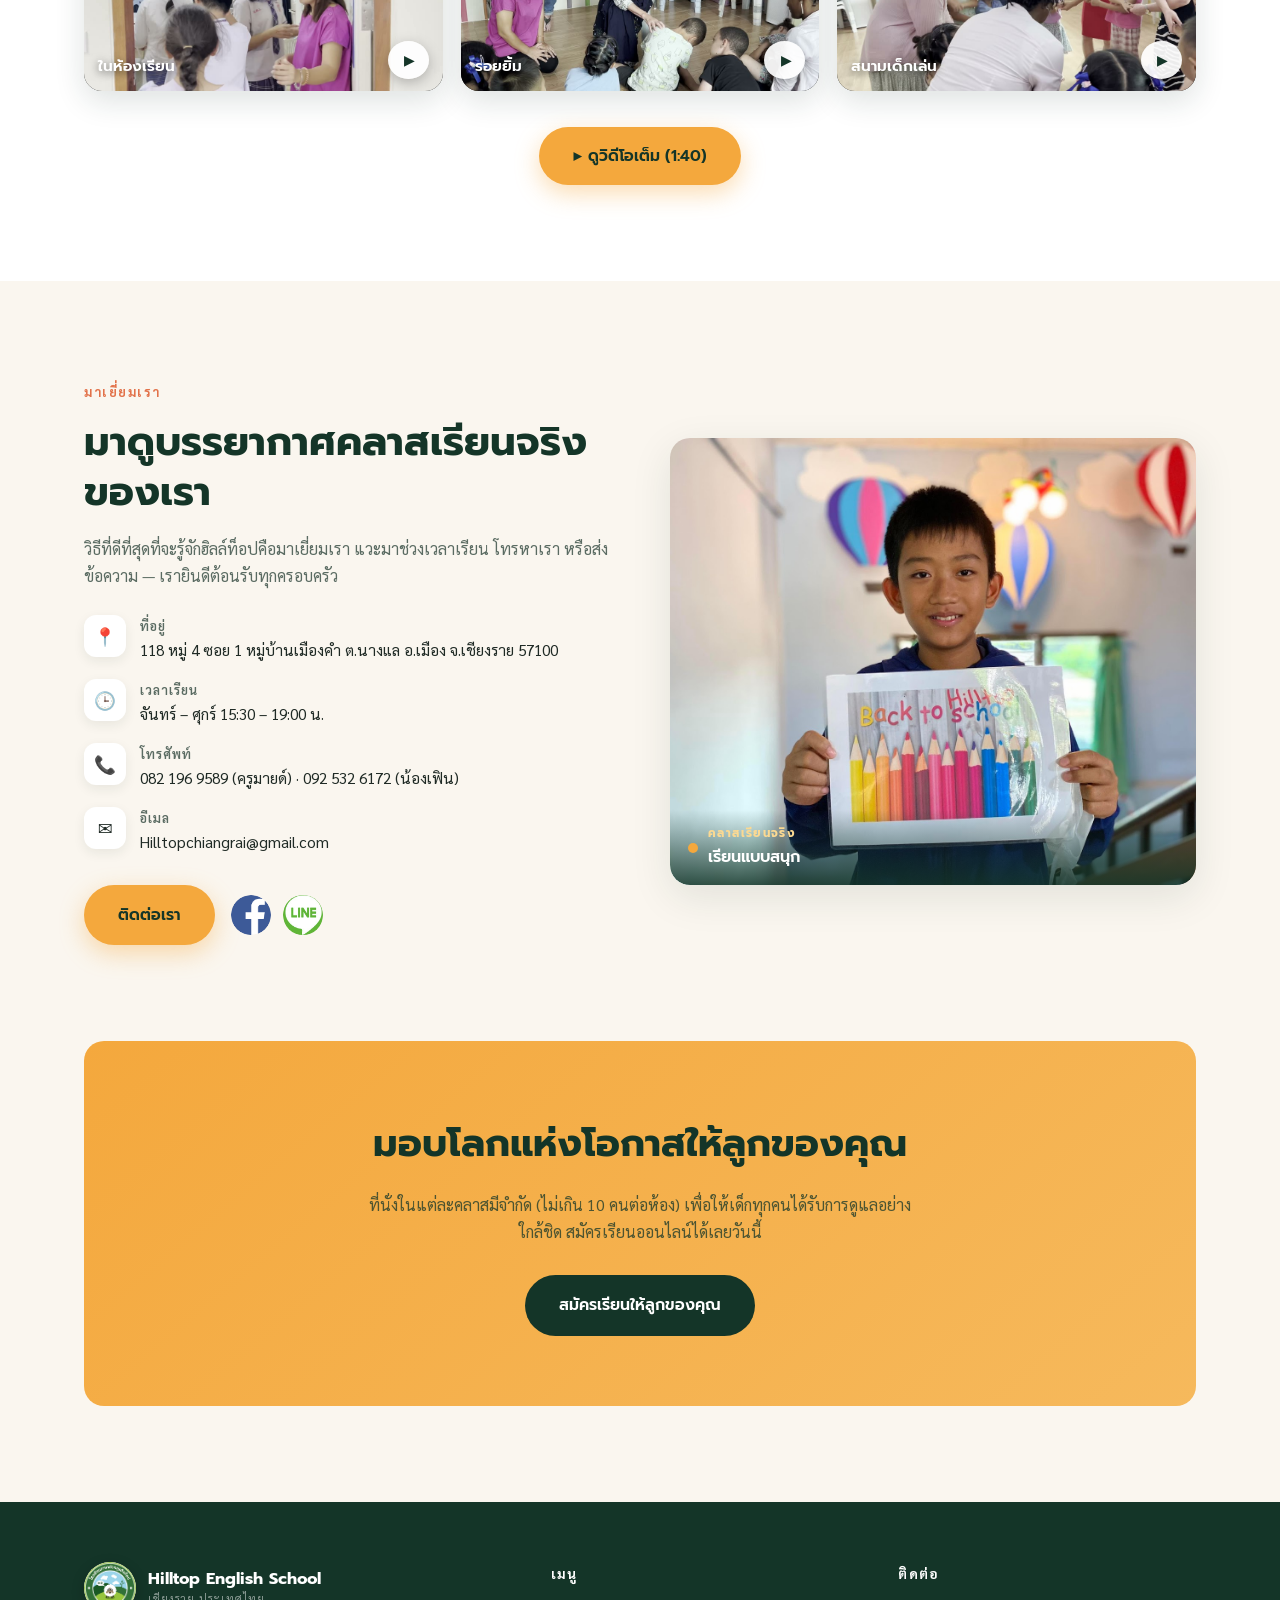
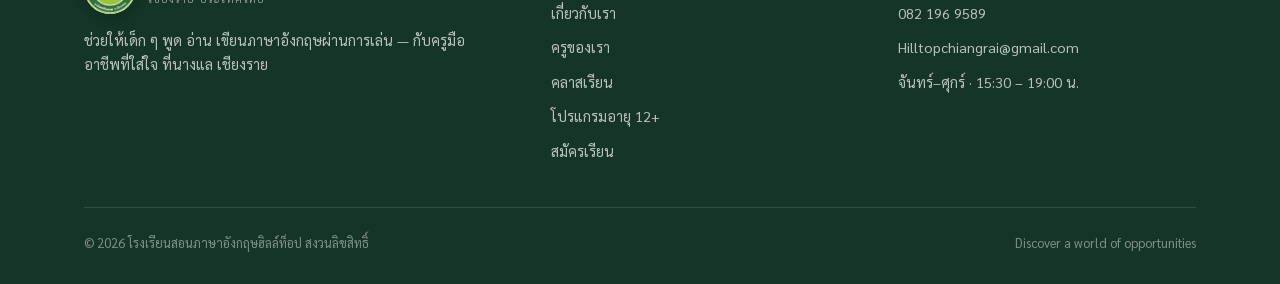
==== commit b731f905: "Home: typed 'Stories parents love to tell' heading; tighter gap between For Parents and stories Co-A" ====
--- a/index.html
+++ b/index.html
@@ -254,7 +254,7 @@
   <div class="wrap">
     <div class="sec-head rv">
       <span class="eyebrow" data-th="เสียงจากครอบครัวของเรา" data-en="From Our Families">เสียงจากครอบครัวของเรา</span>
-      <h2 data-th="เรื่องราวที่ผู้ปกครองอยากเล่าต่อ" data-en="Stories parents love to tell">เรื่องราวที่ผู้ปกครองอยากเล่าต่อ</h2>
+      <h2 data-typed data-th="เรื่องราวที่ผู้ปกครองอยากเล่าต่อ" data-en="Stories parents love to tell">เรื่องราวที่ผู้ปกครองอยากเล่าต่อ</h2>
     </div>
     <div class="cards3">
       <div class="quote rv">
--- a/assets/site.css
+++ b/assets/site.css
@@ -752,3 +752,158 @@
 @keyframes legB{0%,100%{transform:rotate(-14deg)}50%{transform:rotate(14deg)}}
 .hilly-visit.stand .hilly{animation:hillyBob 3.2s ease-in-out infinite}
 @media(max-width:640px){.hilly-visit{width:48%}.hilly-visit .bubble{font-size:.82rem}}
+
+/* ===== Classes: semesters ===== */
+.slider-cap .rs-cap{z-index:3}
+.slider-cap .slider-dots{bottom:auto;top:14px;right:14px}
+.slider-cap{aspect-ratio:4/4}
+.sem-tiles{display:grid;grid-template-columns:1fr 1fr;gap:14px;margin:6px 0 22px}
+.sem{background:var(--paper);border:1px solid rgba(30,77,59,.08);border-radius:16px;padding:18px 20px;box-shadow:0 6px 18px rgba(20,53,40,.05);position:relative;overflow:hidden}
+.sem::before{content:"";position:absolute;left:0;top:0;bottom:0;width:4px;background:var(--sun)}
+.sem:nth-child(2)::before{background:var(--clay)}
+.sem small{display:block;font-family:var(--f-head);font-size:.72rem;letter-spacing:.1em;text-transform:uppercase;color:var(--ink-soft);margin-bottom:4px}
+.sem b{display:block;font-family:var(--f-head);font-size:1.15rem;color:var(--forest-deep)}
+.sem span{display:block;font-size:.82rem;color:var(--ink-soft);margin-top:4px}
+@media(max-width:480px){.sem-tiles{grid-template-columns:1fr}}
+
+/* ===== Reviews: Ken Burns band with parent quote ===== */
+.kb-reviews{height:clamp(420px,62vh,640px);margin-bottom:0;display:flex;align-items:center}
+.kb-shade-left{background:linear-gradient(90deg,rgba(15,35,27,.82) 0%,rgba(15,35,27,.55) 45%,rgba(15,35,27,.1) 100%)}
+.kb-quote-wrap{position:relative;z-index:2;width:100%}
+.kb-quote-card{max-width:520px;background:rgba(255,255,255,.96);border-radius:var(--radius);padding:30px 32px 24px;box-shadow:0 24px 60px rgba(0,0,0,.35);backdrop-filter:blur(6px)}
+.kb-quote-card .stars{color:var(--sun);letter-spacing:.15em;font-size:1rem;margin-bottom:10px}
+.kb-quotes{position:relative;min-height:7.5em}
+.kb-q{position:absolute;inset:0;margin:0;opacity:0;translate:0 10px;transition:opacity .7s,translate .7s;pointer-events:none}
+.kb-q.on{opacity:1;translate:0 0}
+.kb-q p{font-family:var(--f-head);font-size:1.15rem;line-height:1.45;color:var(--forest-deep);margin:0 0 12px}
+.kb-q footer{font-size:.86rem;color:var(--ink-soft);font-weight:600}
+.kb-trust{display:flex;gap:8px;flex-wrap:wrap;margin-top:6px;padding-top:16px;border-top:1px solid rgba(30,77,59,.1)}
+.kb-trust span{font-size:.74rem;font-weight:700;letter-spacing:.06em;text-transform:uppercase;color:var(--forest);background:var(--cream);padding:5px 10px;border-radius:999px}
+@media(max-width:640px){.kb-quote-card{padding:22px}.kb-q p{font-size:1rem}.kb-quotes{min-height:9.5em}}
+.kb-q footer{background:transparent!important;padding:0!important;margin:0!important;color:var(--ink-soft)!important;font-size:.86rem;font-weight:600;border:0}
+
+/* ===== Mobile audit fixes (3 Sep 2026) ===== */
+@media(max-width:900px){
+  .story .wrap{grid-template-columns:1fr!important;gap:8px}
+  .board{gap:6%;padding:10% 6%;margin:18px 0 6px}
+  .thai-hero .wrap{grid-template-columns:1fr}
+  .fp-grid,.future-grid,.faq-grid{grid-template-columns:1fr}
+}
+@media(max-width:640px){
+  .cine{padding-top:80px}.cine-text{padding-bottom:36px}
+  .cine h2,.invest h2{font-size:1.9rem}
+  .kb-band{height:clamp(300px,50vh,420px)}.kb-reviews{height:auto;padding:70px 0}
+  .kb-quote-card{max-width:none}
+  .lt{font-size:2.6rem!important}
+  .flow{padding:26px 20px}
+  .clips{grid-template-columns:1fr 1fr;gap:12px}
+  .week-grid{grid-template-columns:repeat(2,1fr)}
+  .motto{min-height:360px}
+  .hilly-visit{width:52%}
+  .roller-box{margin-top:10px}
+}
+@media(max-width:480px){.clips{grid-template-columns:1fr}.trust li{font-size:.8rem;padding:7px 12px}}
+.mobile-menu a.sub{padding-left:22px;font-size:.98rem;opacity:.9}.mobile-menu a.sub::before{content:"↳ ";opacity:.6}
+@media(max-width:640px){.board{gap:4%;padding:8% 0 4%;margin:14px 0 0}.dia-label{font-size:.78rem}}
+
+/* ===== In-pill audio player ===== */
+.audio-btn{position:relative;display:inline-flex;align-items:center;gap:10px;overflow:hidden;transition:.35s;min-width:0;cursor:pointer}
+.audio-hero{background:rgba(255,255,255,.94);color:var(--forest-deep);border-color:transparent;box-shadow:0 8px 24px rgba(0,0,0,.2)}
+.audio-hero:hover{background:#fff}
+.ap-ic{width:22px;height:22px;border-radius:50%;display:grid;place-items:center;flex-shrink:0;background:currentColor;color:inherit;position:relative}
+.ap-ic::before{content:"";width:0;height:0;border-style:solid;border-width:5px 0 5px 8px;border-color:transparent transparent transparent #fff;margin-left:2px}
+.audio-hero .ap-ic::before,.note-listen .ap-ic::before{border-left-color:var(--cream)}
+.btn-primary .ap-ic::before{border-left-color:var(--sun)}
+.audio-btn.playing .ap-ic::before{width:3px;height:10px;border:0;background:#fff;box-shadow:5px 0 0 #fff;margin:0 0 0 -5px;border-radius:1px}
+.audio-hero.playing .ap-ic::before,.note-listen.playing .ap-ic::before{background:var(--cream);box-shadow:5px 0 0 var(--cream)}
+.btn-primary.playing .ap-ic::before{background:var(--sun);box-shadow:5px 0 0 var(--sun)}
+.ap-label{white-space:nowrap}
+.ap-player{display:none;align-items:center;gap:8px}
+.audio-btn.open .ap-player{display:inline-flex}
+.audio-btn.open .ap-label{display:none}
+.ap-eq{display:flex;align-items:flex-end;gap:2px;height:14px;width:18px}
+.ap-eq i{flex:1;background:currentColor;border-radius:1px;height:30%;opacity:.85;transition:height .2s}
+.audio-btn.playing .ap-eq i{animation:eq .7s ease-in-out infinite}
+.audio-btn.playing .ap-eq i:nth-child(2){animation-delay:.15s}.audio-btn.playing .ap-eq i:nth-child(3){animation-delay:.3s}.audio-btn.playing .ap-eq i:nth-child(4){animation-delay:.45s}
+@keyframes eq{0%,100%{height:30%}50%{height:100%}}
+.ap-track{width:74px;height:3px;border-radius:3px;background:currentColor;opacity:.25;position:relative;overflow:hidden}
+.ap-track b{position:absolute;left:0;top:0;bottom:0;width:0;background:currentColor;opacity:1;border-radius:3px}
+.ap-track{opacity:1;background:rgba(127,127,127,.3)}
+.ap-time{font-size:.72rem;font-variant-numeric:tabular-nums;opacity:.85;font-family:var(--f-body)}
+.ap-replay{width:20px;height:20px;border-radius:50%;border:1.5px solid currentColor;display:grid;place-items:center;font-size:.7rem;line-height:1;opacity:.7}
+.ap-replay:hover{opacity:1}
+.note-listen.audio-btn{padding:6px 12px 6px 8px}
+.note-listen .ap-ic{width:20px;height:20px}
+
+/* ===== Parents: "hard days — and proud ones" resolve-to-positive heading ===== */
+.soften .s-a,.soften .s-hard,.soften .s-proud{display:inline-block;opacity:0}
+.rv.in .soften .s-a{animation:sIn .7s ease forwards}
+.rv.in .soften .s-hard{color:var(--ink-soft);font-weight:500;animation:sHard 1s ease .5s forwards}
+.rv.in .soften .s-proud{color:var(--forest-deep);position:relative;animation:sProud .9s cubic-bezier(.34,1.5,.5,1) 1.5s forwards}
+.soften .s-proud i{position:absolute;left:0;right:0;bottom:.04em;height:.32em;background:var(--sun-soft);z-index:-1;border-radius:3px;transform:scaleX(0);transform-origin:left}
+.rv.in .soften .s-proud i{animation:sLine .7s cubic-bezier(.2,.7,.2,1) 2.1s forwards}
+@keyframes sIn{from{opacity:0;translate:0 8px}to{opacity:1;translate:0 0}}
+@keyframes sHard{0%{opacity:0;translate:0 10px;filter:blur(3px)}60%{opacity:1;translate:0 0;filter:blur(0)}100%{opacity:.75}}
+@keyframes sProud{from{opacity:0;translate:0 18px;scale:.92}to{opacity:1;translate:0 0;scale:1}}
+@keyframes sLine{to{transform:scaleX(1)}}
+@media(prefers-reduced-motion:reduce){.soften .s-a,.soften .s-hard,.soften .s-proud{opacity:1;animation:none}.soften .s-proud i{transform:none}}
+
+/* ===== Parents: Family victories ===== */
+.victories{background:var(--paper)}
+.vict-grid{position:relative;display:grid;grid-template-columns:repeat(3,1fr);gap:26px;padding-top:26px}
+.vict-path{position:absolute;left:0;right:0;top:0;width:100%;height:40px;opacity:.9}
+.vict-path path{stroke-dashoffset:1200;stroke-dasharray:1200;animation:none}
+.vict-grid.in .vict-path path{animation:drawPath 2.4s ease-out forwards}
+@keyframes drawPath{to{stroke-dashoffset:0}}
+.vict{background:var(--cream);border-radius:var(--radius);overflow:hidden;border:1px solid rgba(30,77,59,.07);box-shadow:0 8px 24px rgba(20,53,40,.06);transition:transform .6s cubic-bezier(.34,1.3,.5,1),box-shadow .5s;position:relative}
+.vict:nth-child(3){transition-delay:.12s}.vict:nth-child(4){transition-delay:.24s}
+.vict.lit,.vict:hover{transform:translateY(-8px);box-shadow:0 22px 50px rgba(20,53,40,.16)}
+.vict-photo{position:relative;aspect-ratio:16/10;overflow:hidden}
+.vict-photo img{width:100%;height:100%;object-fit:cover;transition:transform 1.4s ease}
+.vict.lit img,.vict:hover img{transform:scale(1.06)}
+.vict-photo::after{content:"";position:absolute;inset:0;background:linear-gradient(to top,rgba(20,53,40,.55),transparent 55%)}
+.vict-since{position:absolute;left:14px;bottom:12px;z-index:2;background:rgba(255,255,255,.92);color:var(--forest-deep);font-family:var(--f-head);font-weight:700;font-size:.74rem;letter-spacing:.06em;text-transform:uppercase;padding:5px 11px;border-radius:999px}
+.vict-body{padding:22px 24px 24px;position:relative}
+.vict-body::before{content:"\201C";position:absolute;right:20px;top:2px;font-family:Georgia,serif;font-size:5rem;line-height:1;color:var(--sun);opacity:.35}
+.vict .stars{color:var(--sun);letter-spacing:.12em;font-size:.9rem;margin-bottom:10px}
+.vict p{font-family:var(--f-head);font-size:1rem;line-height:1.5;color:var(--forest-deep);margin:0 0 18px}
+.vict-who{display:flex;align-items:center;gap:10px;margin-bottom:14px}
+.vict-who .avatar{width:38px;height:38px;border-radius:50%;display:grid;place-items:center;font-family:var(--f-head);font-weight:700;color:#fff}
+.vict-who .a1{background:var(--clay)}.vict-who .a2{background:var(--forest)}.vict-who .a3{background:var(--sun);color:var(--forest-deep)}
+.vict-who b{display:block;font-family:var(--f-head);font-size:.95rem;color:var(--forest-deep)}
+.vict-who small{color:var(--ink-soft);font-size:.8rem}
+.vict-win{display:flex;align-items:center;gap:8px;background:#fff;border:1px solid rgba(30,77,59,.08);border-radius:12px;padding:9px 12px}
+.vict-win span{font-size:1.1rem}
+.vict-win b{font-size:.82rem;font-weight:600;color:var(--forest)}
+.vict.lit .vict-win{background:var(--forest-deep);border-color:transparent;animation:winPop .5s cubic-bezier(.34,1.56,.64,1)}
+.vict.lit .vict-win b{color:#fff}
+@keyframes winPop{50%{transform:scale(1.04)}}
+@media(max-width:960px){.vict-grid{grid-template-columns:1fr;max-width:520px;margin:0 auto}.vict-path{display:none}}
+
+/* ===== Reviews band: typed trust line + Hilly run ===== */
+.typed-trust{display:block;border-top:1px solid rgba(30,77,59,.1);padding-top:14px;margin-top:6px;font-family:var(--f-head);line-height:1.5;min-height:2.4em}
+.typed-trust span{display:inline;background:none;padding:0;letter-spacing:0;text-transform:none}
+.typed-trust .t1{color:var(--clay);font-weight:700;font-size:1.25rem}
+.typed-trust .t2{color:var(--forest);font-weight:600;font-size:1rem}
+.typed-trust .t3{color:var(--sun);font-weight:700;font-size:1.15rem;text-shadow:0 1px 0 rgba(0,0,0,.08)}
+.typed-trust .sep{color:var(--ink-soft);font-weight:400;margin:0 6px}
+.typed-trust .tcur{display:inline-block;width:2px;height:1em;background:var(--clay);vertical-align:-2px;margin-left:3px;animation:cur .8s steps(1) infinite}
+.hilly-band{bottom:-4px;width:clamp(120px,15vw,190px);z-index:3}
+.hilly-band .bubble{font-size:.85rem;width:max(170px,140%);padding:10px 14px;bottom:calc(100% + 8px)}
+.hilly-band.stand{left:58%}
+.hilly-band.walk-in{animation-name:hbIn}
+.hilly-band.walk-out{animation-name:hbOut}
+@keyframes hbIn{from{opacity:0;left:100%}12%{opacity:1}to{opacity:1;left:58%}}
+@keyframes hbOut{from{opacity:1;left:58%}90%{opacity:1}to{opacity:0;left:-20%}}
+@media(max-width:900px){.hilly-band{display:none}}
+/* Teacher photos: small photo hangs off the lower-left corner so it never covers Teacher Mind */
+.teacher-photos{padding:0 0 34px 26px}
+.teacher-photos .main img{object-position:62% 30%}
+.teacher-photos .small{width:36%;right:auto;left:-26px;bottom:0;aspect-ratio:1/1.15;rotate:-3deg;transition:rotate .5s,transform .5s}
+.teacher-photos:hover .small{rotate:0deg;transform:translateY(-6px)}
+@media(max-width:900px){.teacher-photos .small{left:0}}
+
+/* Tighter rhythm between For Parents and the parent stories */
+.for-parents{padding-bottom:56px}
+.quotes{padding-top:64px}
+@media(max-width:640px){.for-parents{padding-bottom:40px}.quotes{padding-top:48px}}
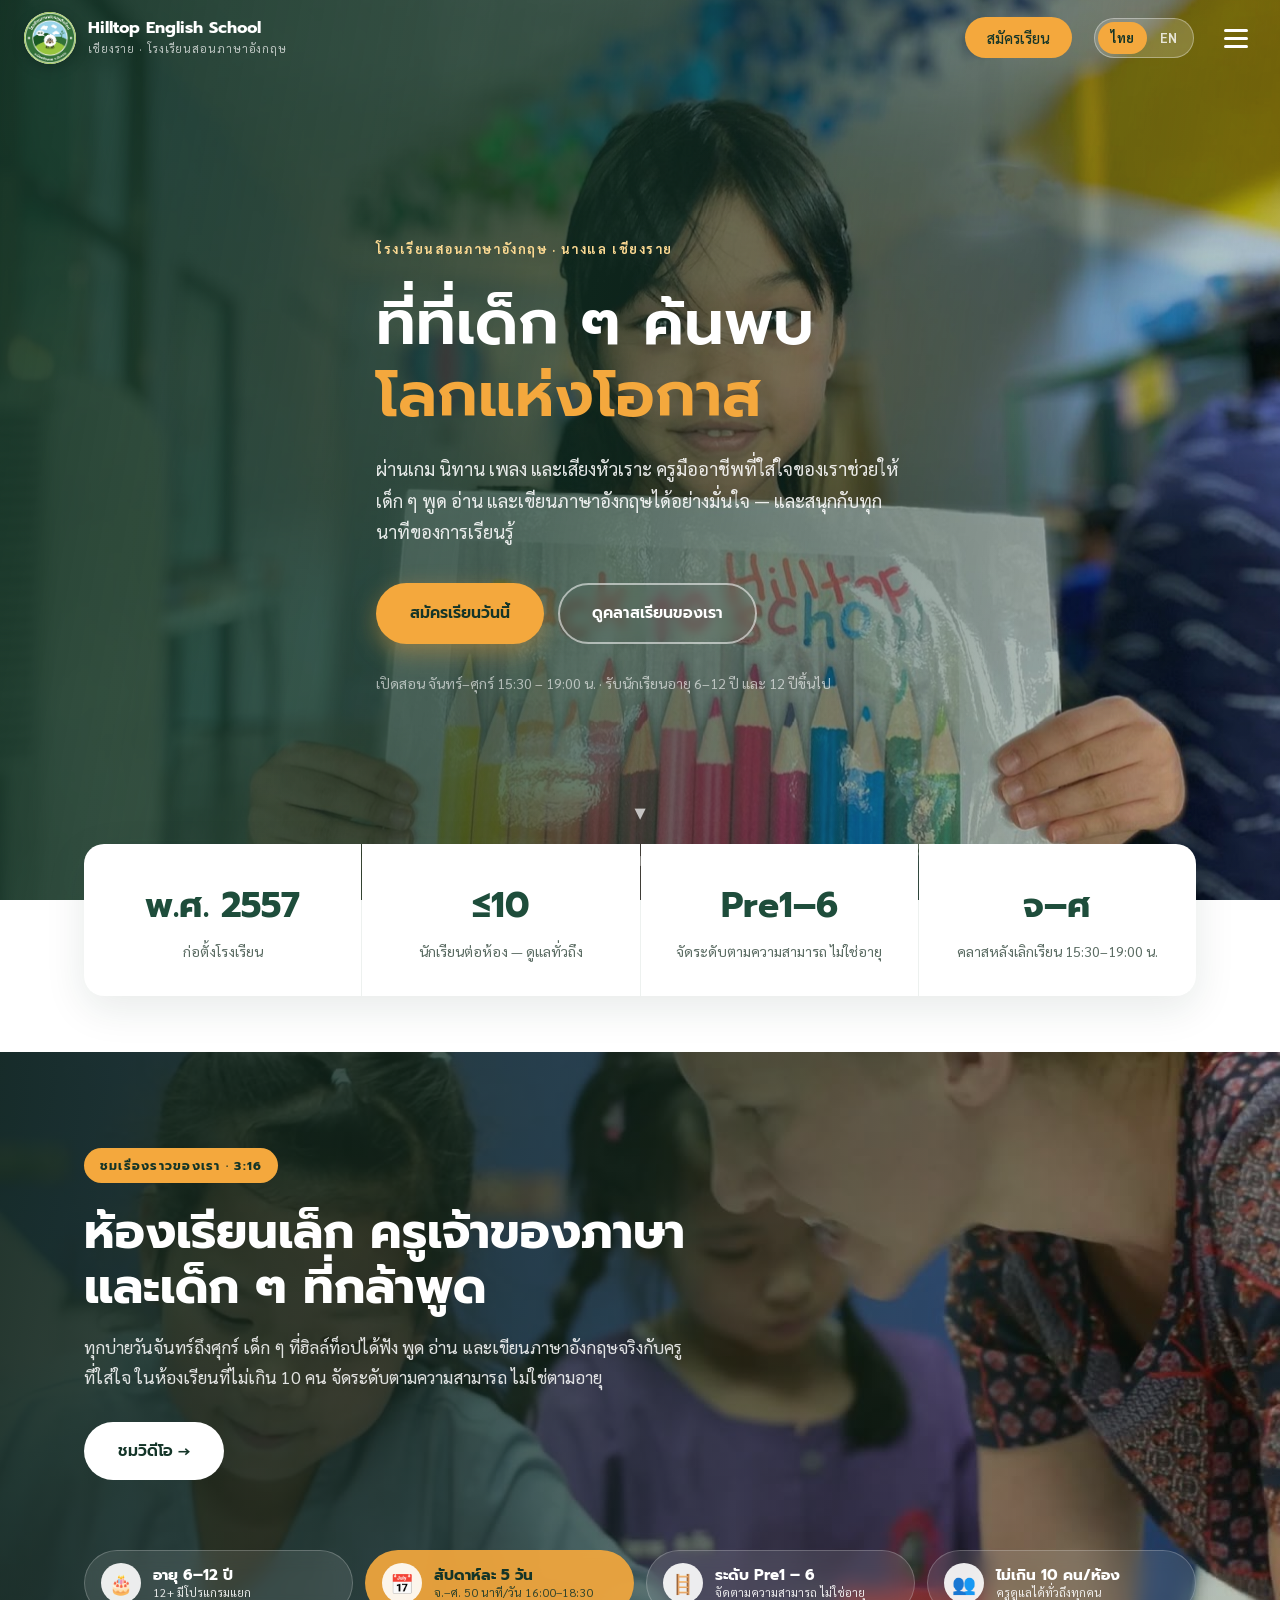
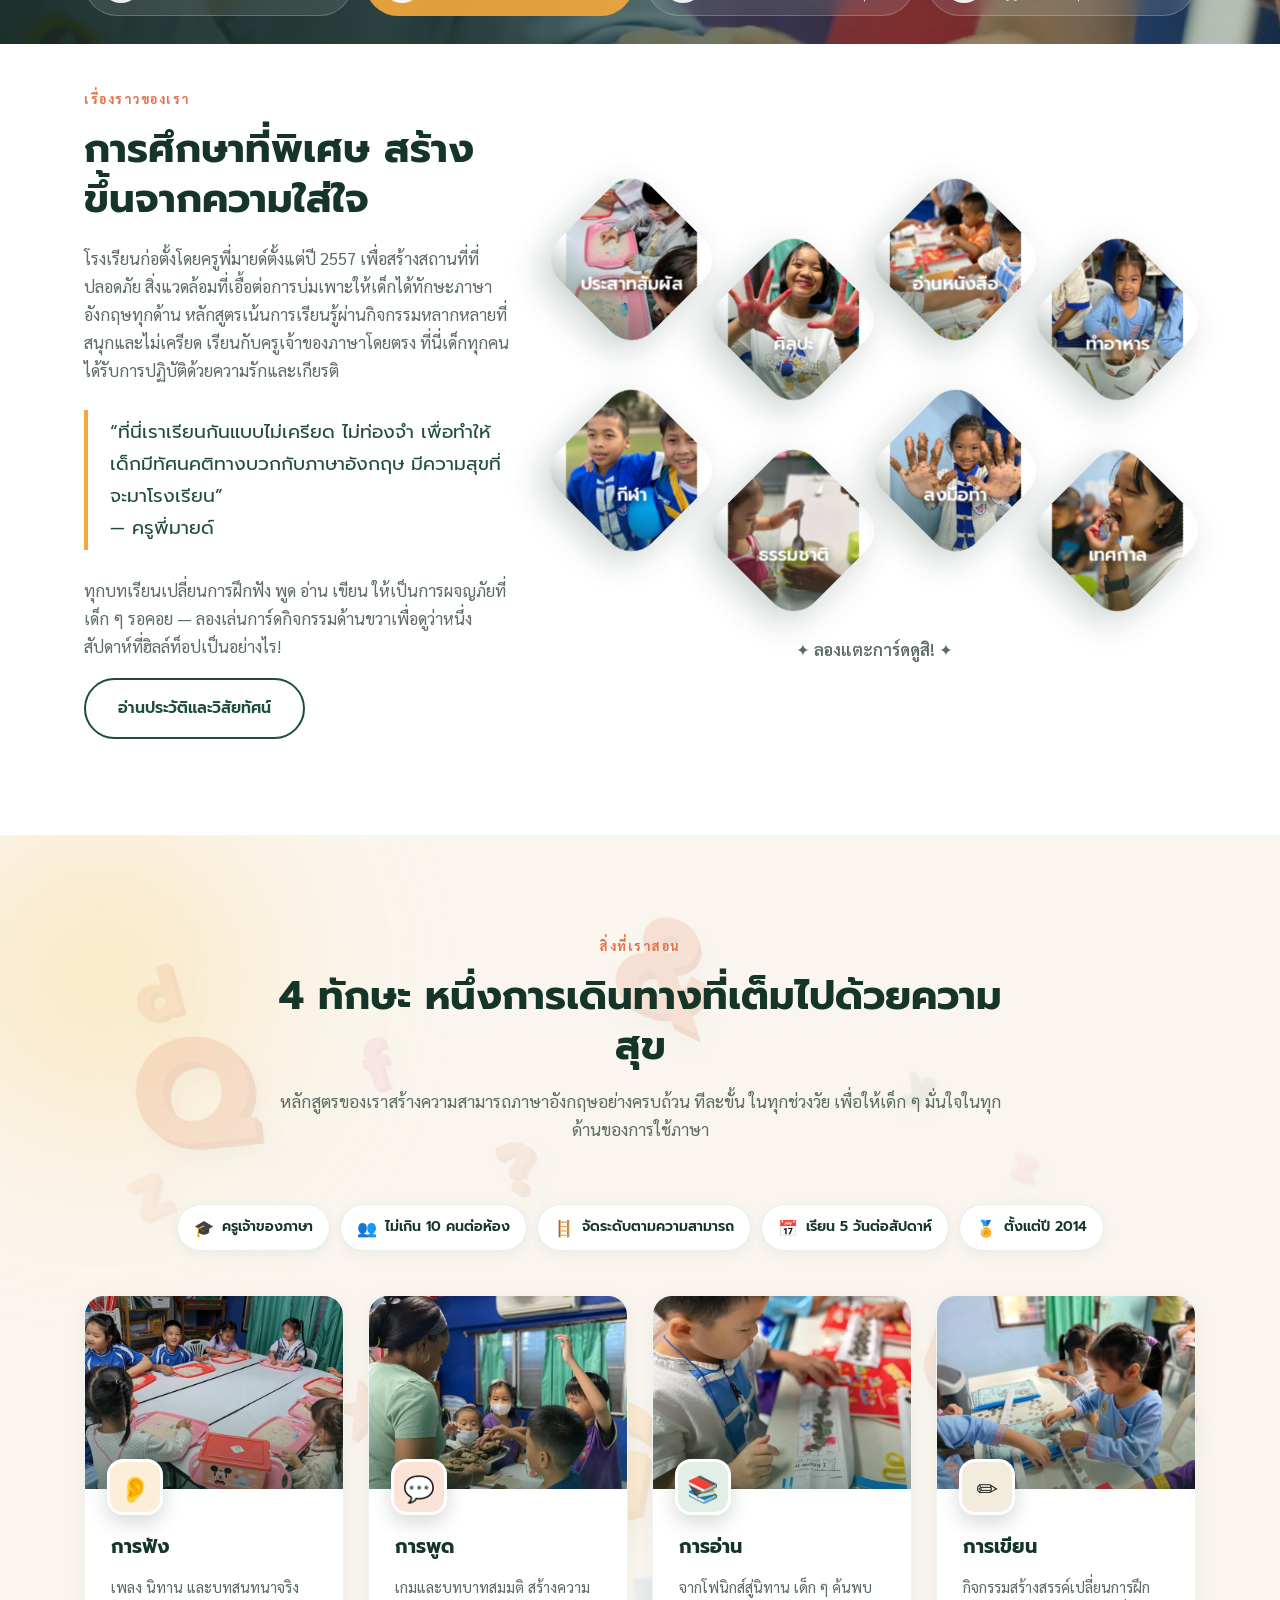
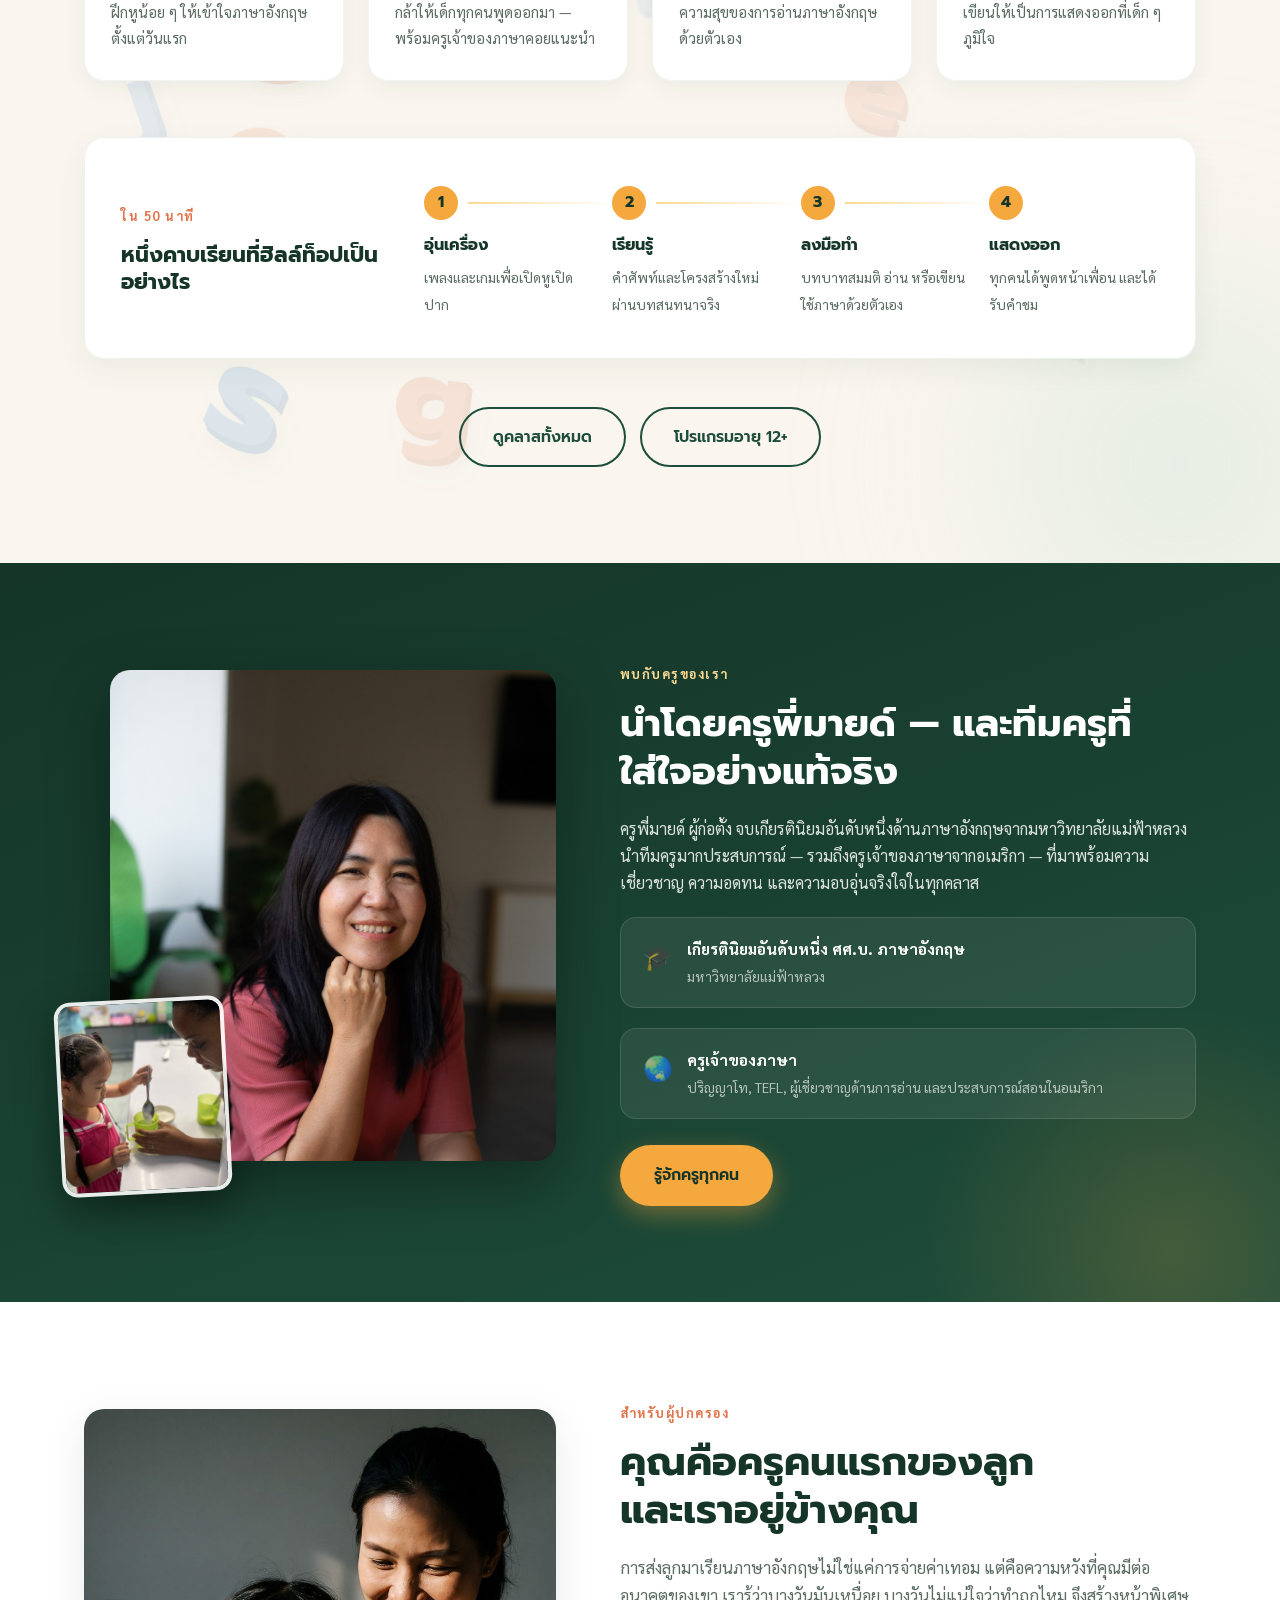
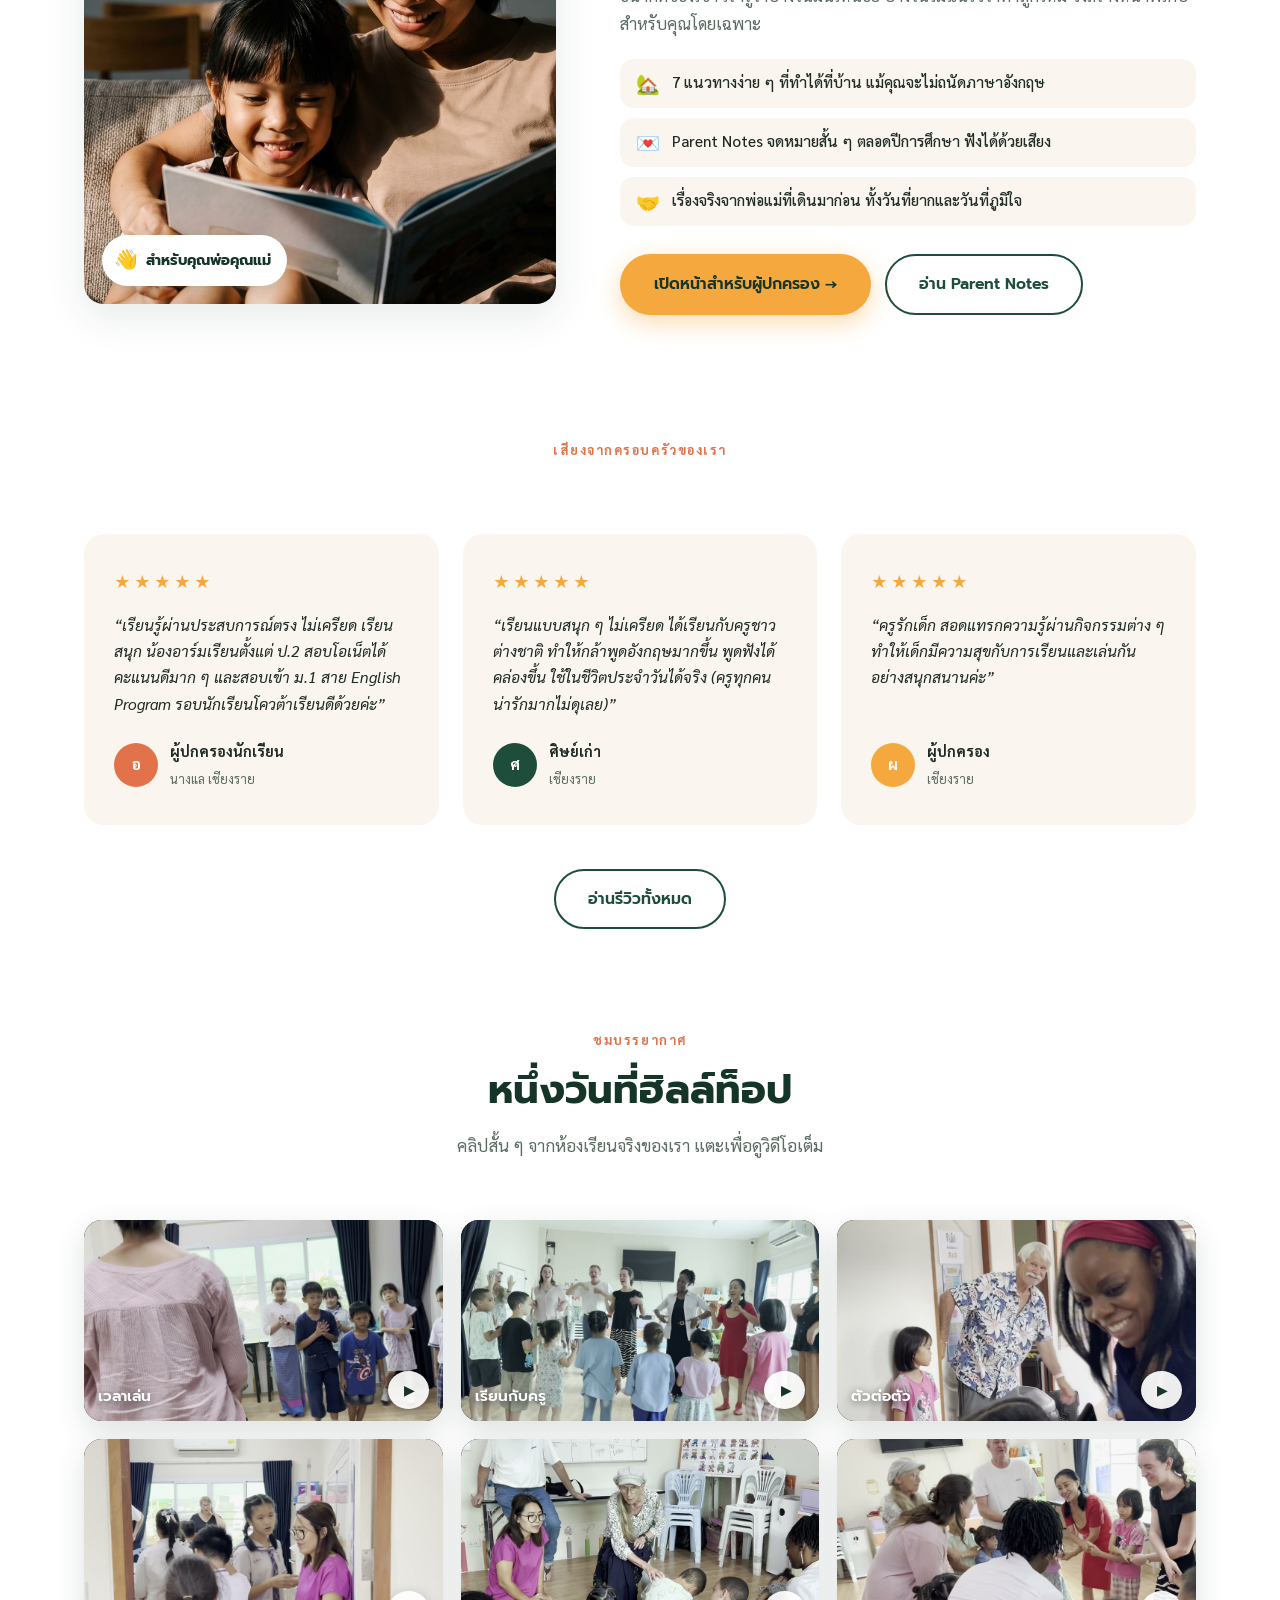
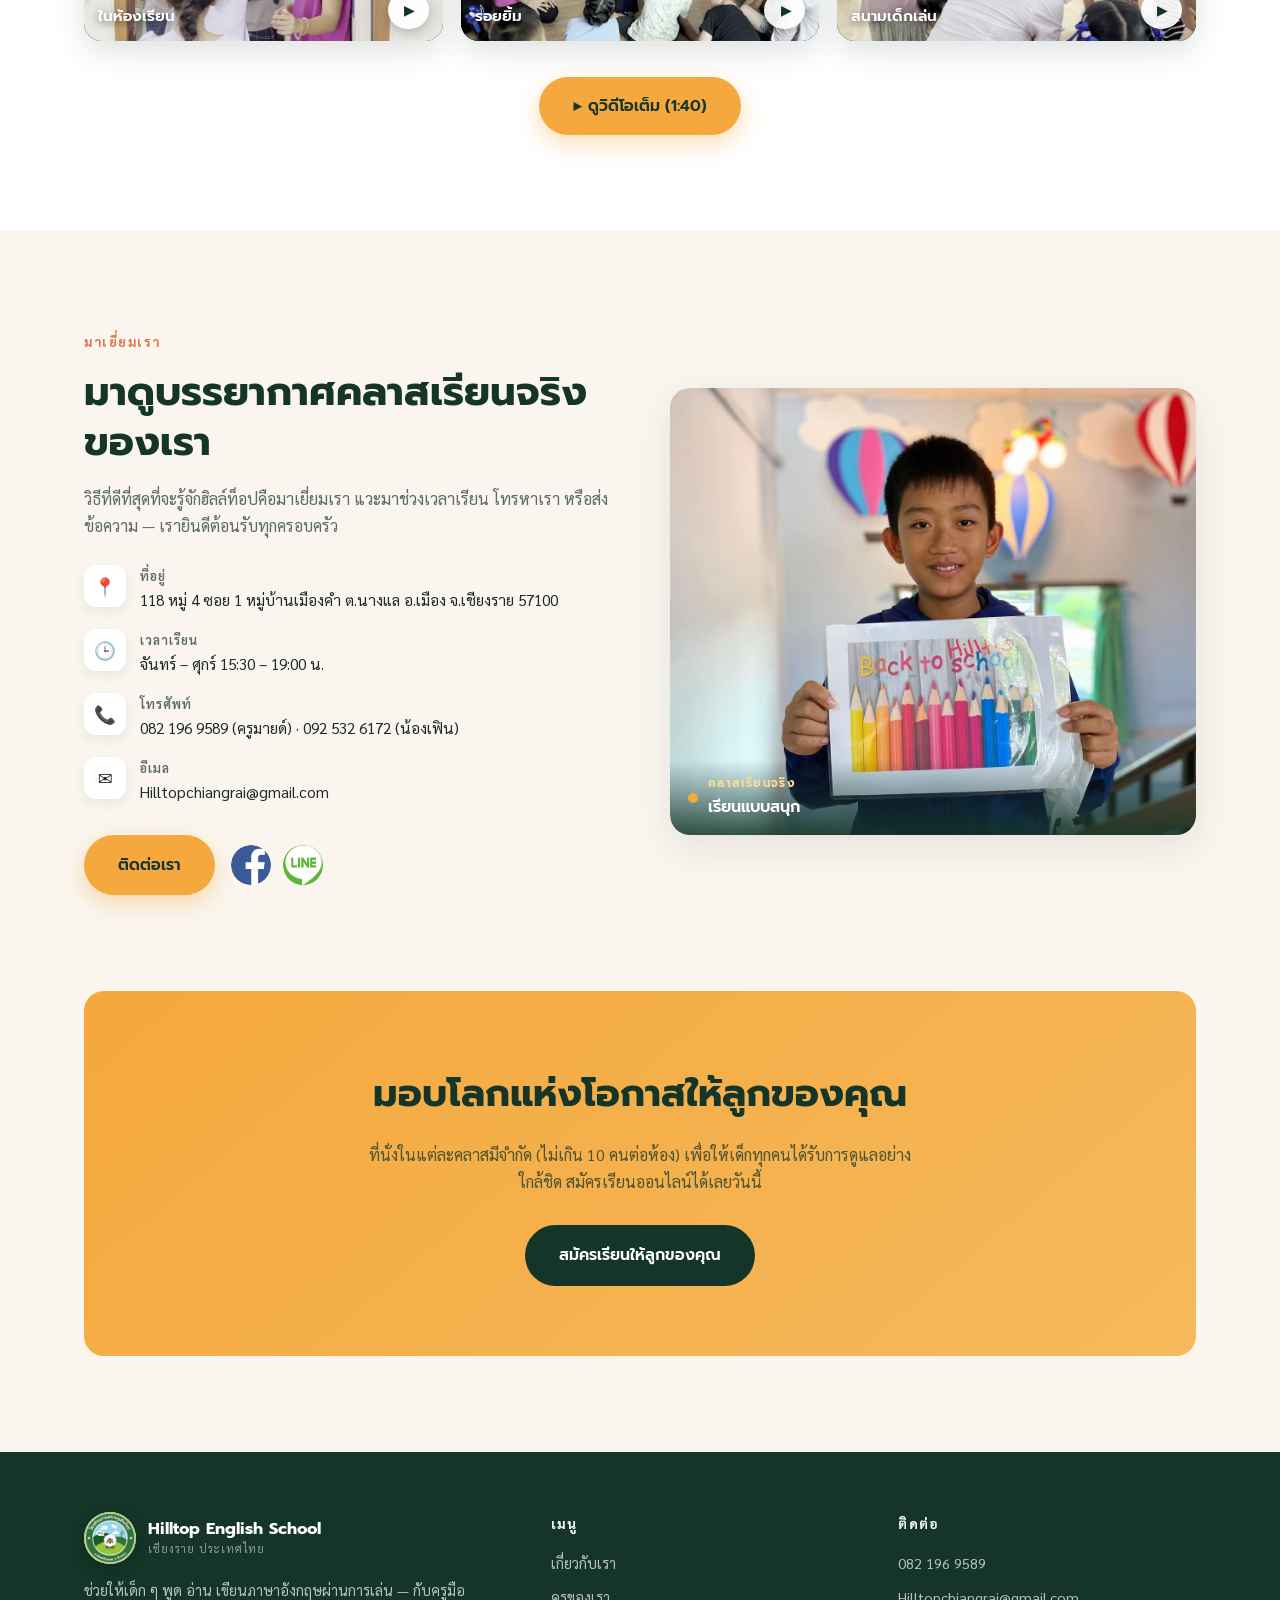
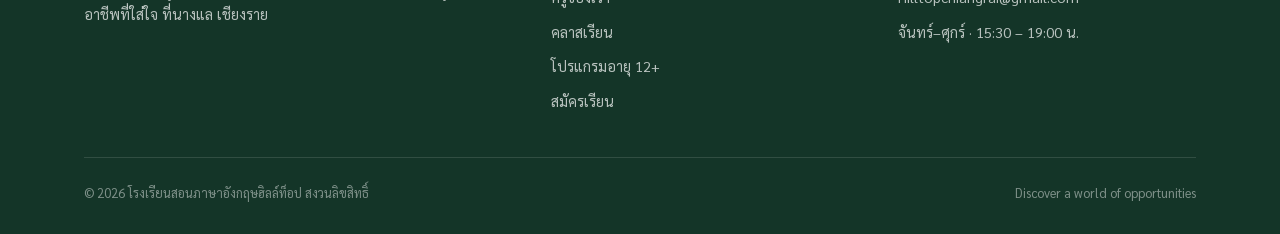
==== commit 32831888: "Home reviews: rotating word heading (parents/students/families/alumni), star twinkle and roaming hig" ====
--- a/index.html
+++ b/index.html
@@ -254,7 +254,7 @@
   <div class="wrap">
     <div class="sec-head rv">
       <span class="eyebrow" data-th="เสียงจากครอบครัวของเรา" data-en="From Our Families">เสียงจากครอบครัวของเรา</span>
-      <h2 data-typed data-th="เรื่องราวที่ผู้ปกครองอยากเล่าต่อ" data-en="Stories parents love to tell">เรื่องราวที่ผู้ปกครองอยากเล่าต่อ</h2>
+      <h2 data-rotate data-th="เรื่องราวที่{ผู้ปกครอง|นักเรียน|ครอบครัว|ศิษย์เก่า}อยากเล่าต่อ" data-en="Stories {parents|students|families|alumni} love to tell">เรื่องราวที่ผู้ปกครองอยากเล่าต่อ</h2>
     </div>
     <div class="cards3">
       <div class="quote rv">
--- a/assets/site.css
+++ b/assets/site.css
@@ -907,3 +907,14 @@
 .for-parents{padding-bottom:56px}
 .quotes{padding-top:64px}
 @media(max-width:640px){.for-parents{padding-bottom:40px}.quotes{padding-top:48px}}
+
+/* ===== Rotating word heading + review card life ===== */
+[data-rotate] .rw{color:var(--clay);position:relative;display:inline-block}
+[data-rotate] .rw::after{content:"";position:absolute;left:0;right:0;bottom:.05em;height:.3em;background:var(--sun-soft);z-index:-1;border-radius:3px}
+[data-rotate] .tcur{display:inline-block;width:3px;height:.9em;background:var(--clay);vertical-align:-.08em;margin-left:3px;animation:cur .8s steps(1) infinite}
+.quotes .review,.quotes .quote{transition:transform .6s cubic-bezier(.34,1.3,.5,1),box-shadow .5s}
+.quotes .lit{transform:translateY(-6px);box-shadow:var(--shadow)}
+.quotes .stars i,.quotes .stars span{display:inline-block}
+.quotes .rv.in .stars{animation:none}
+.quotes .stars.twinkle{animation:starGlow 1.2s ease}
+@keyframes starGlow{0%{filter:brightness(1)}50%{filter:brightness(1.6) drop-shadow(0 0 6px rgba(244,168,61,.8))}100%{filter:brightness(1)}}
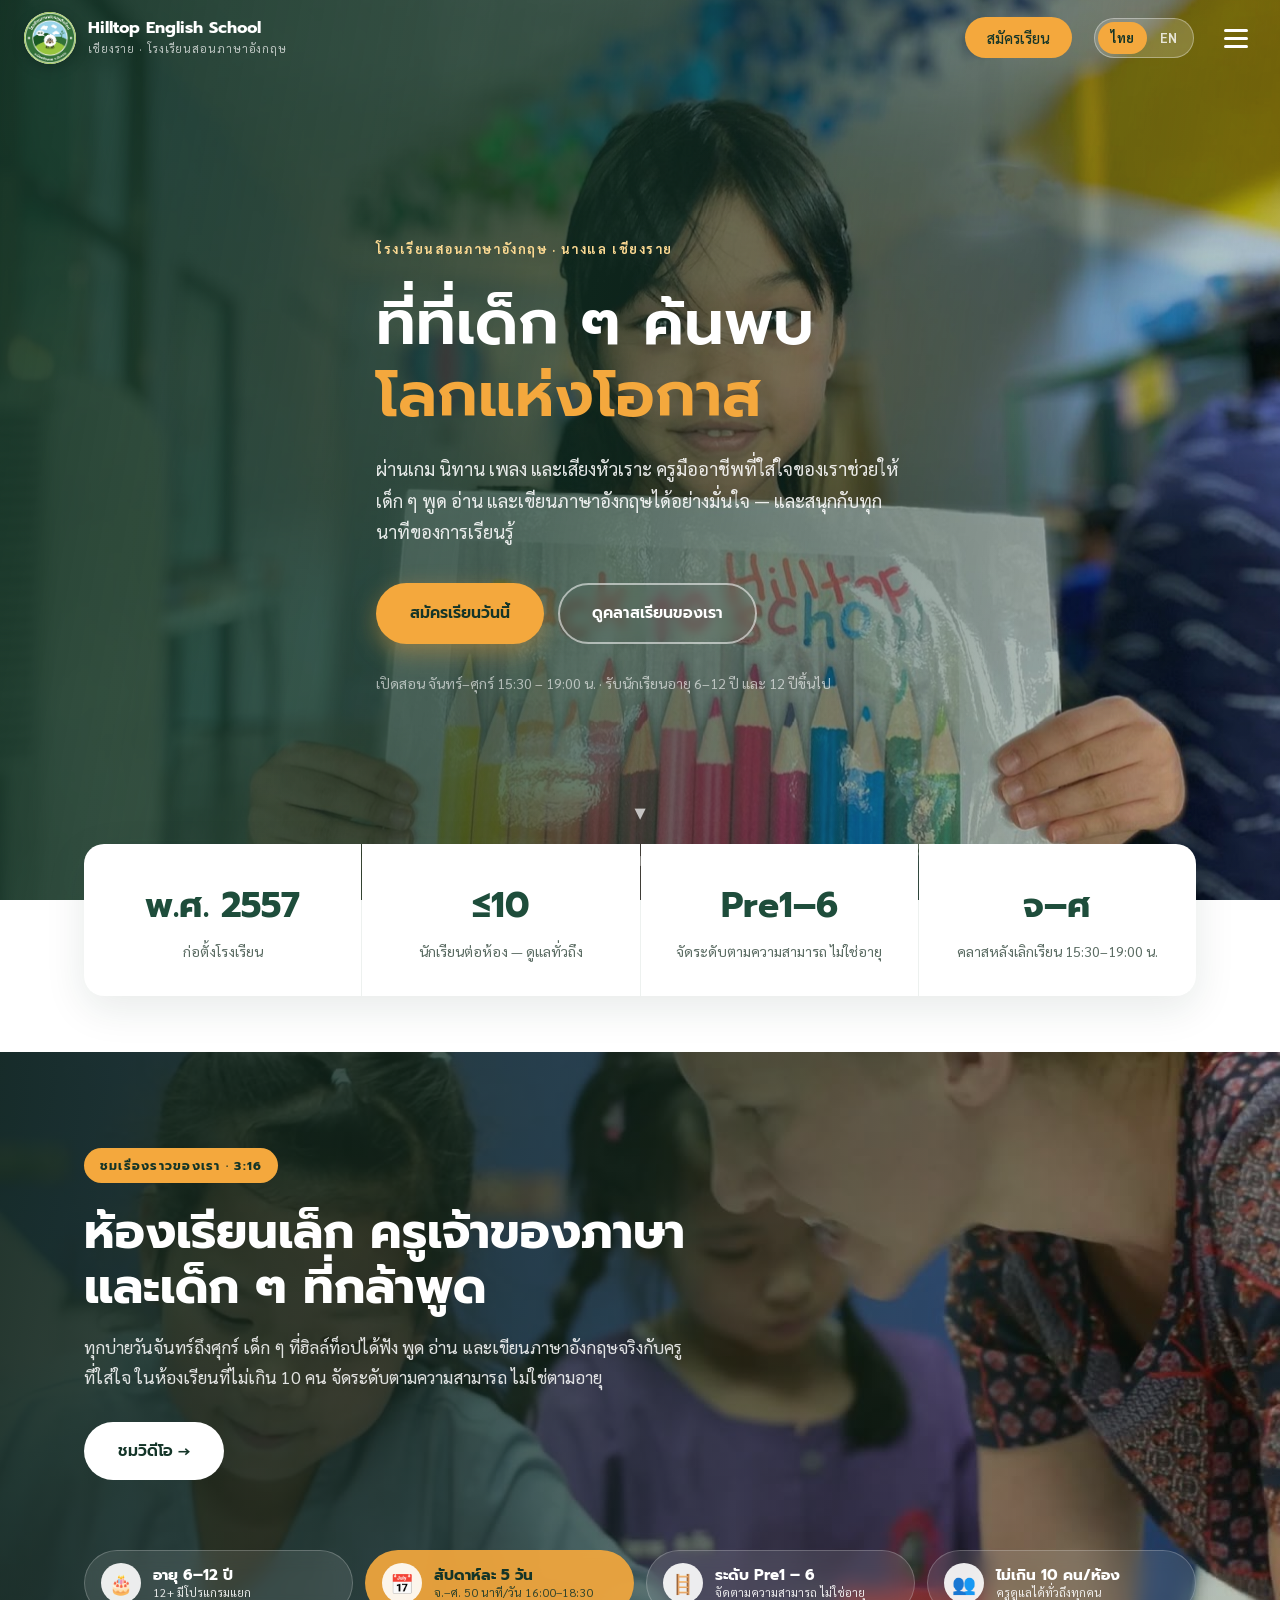
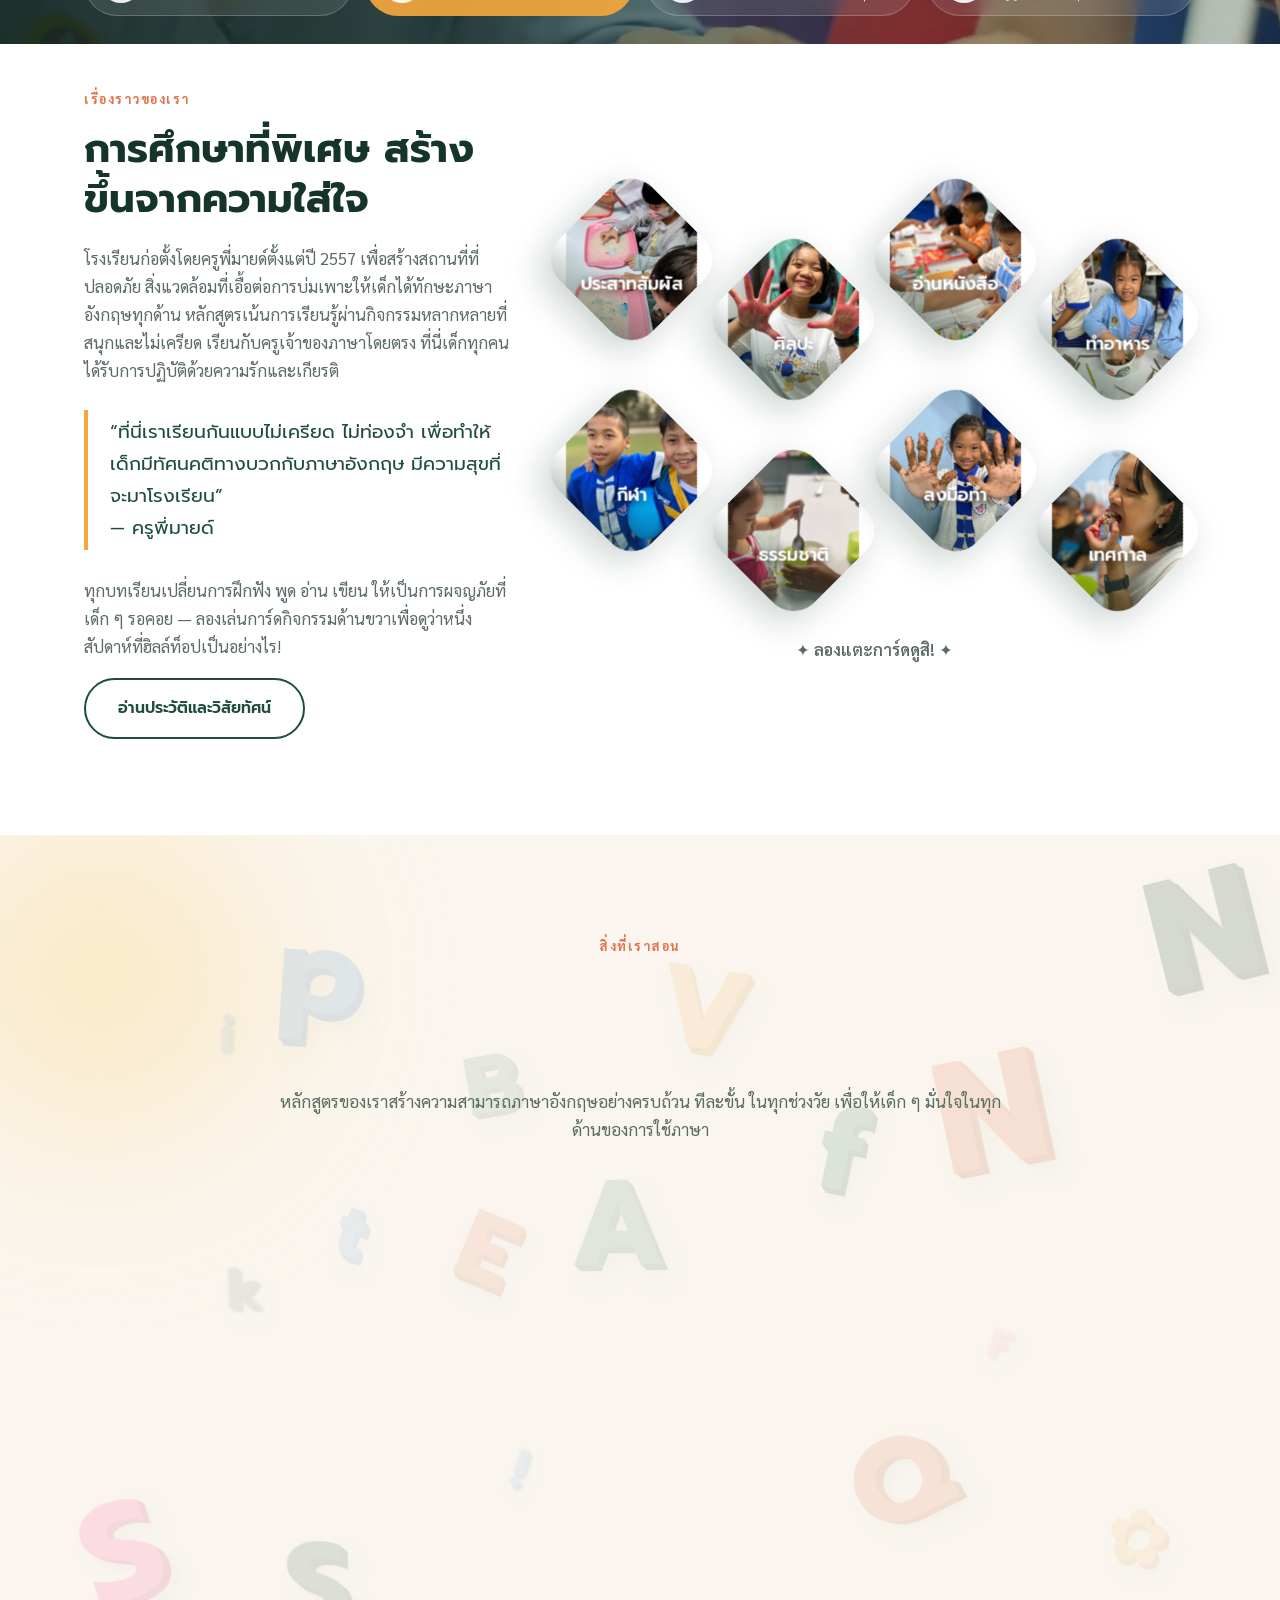
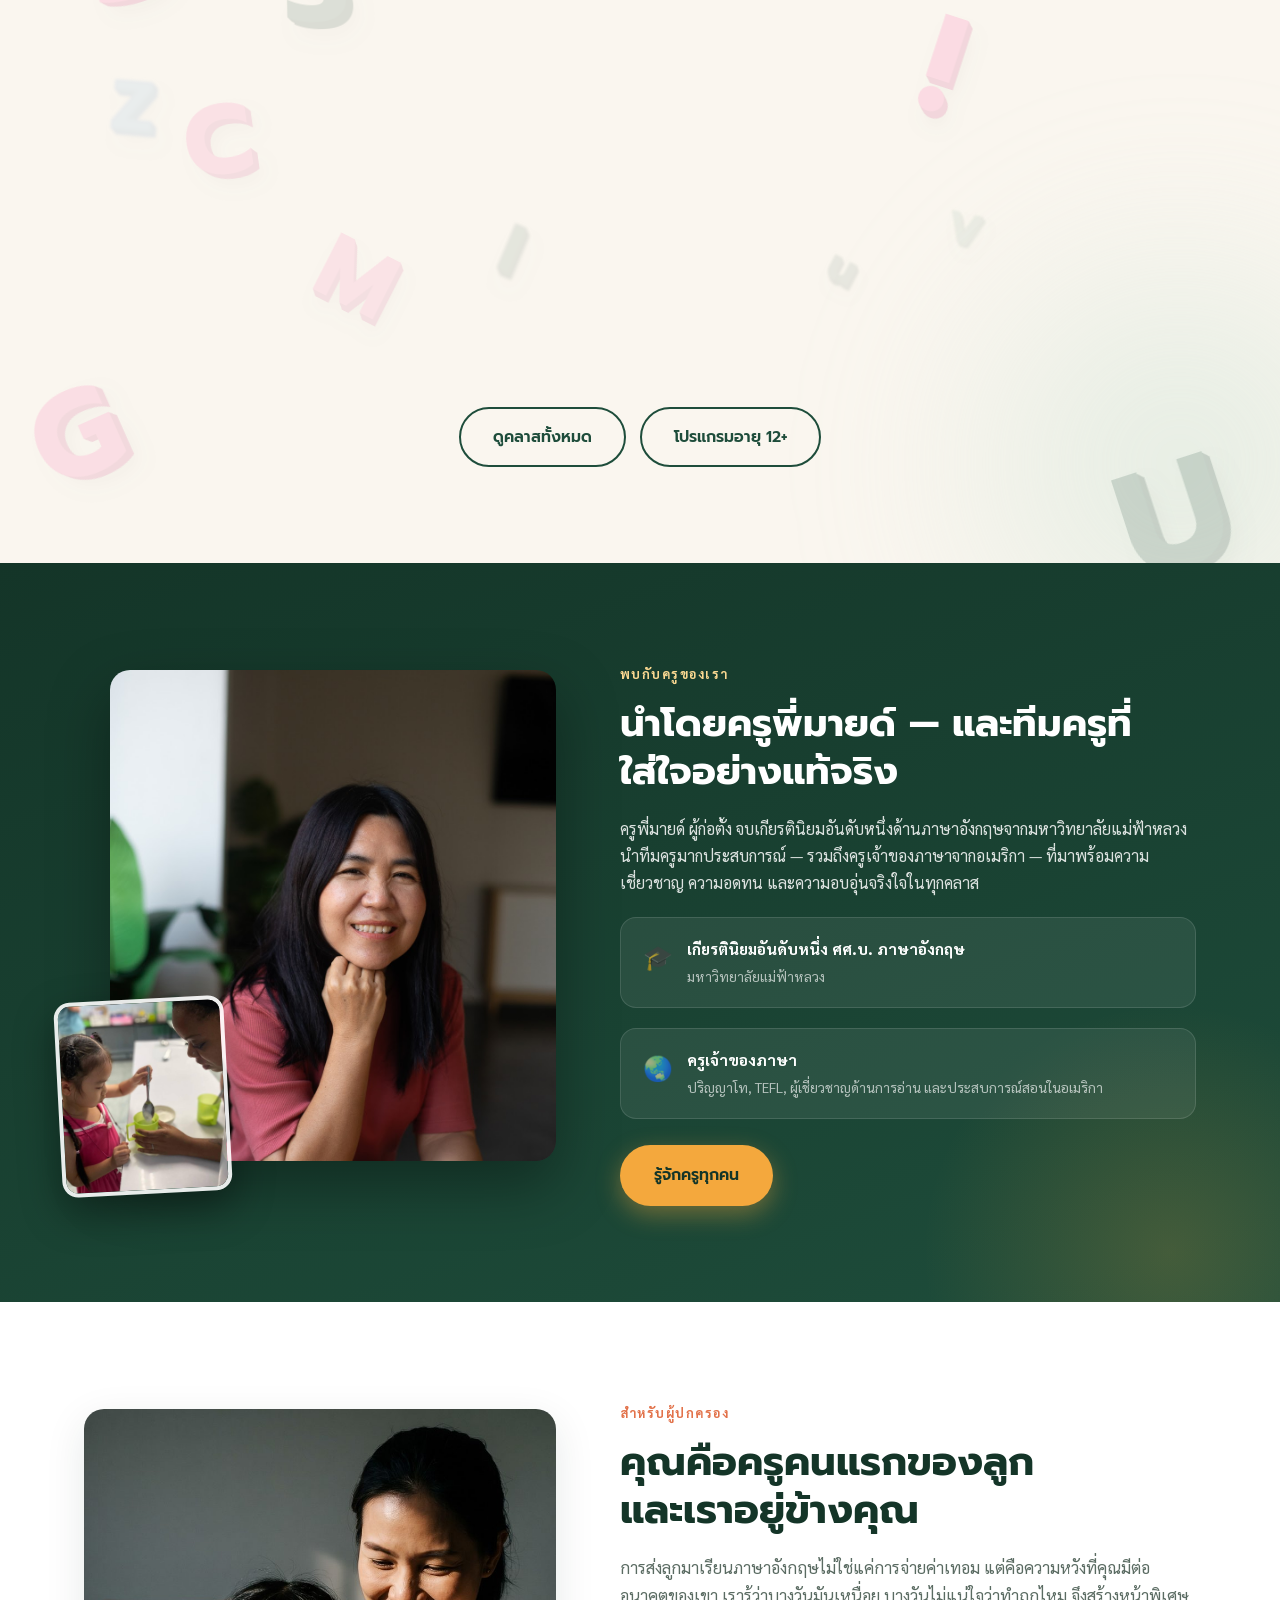
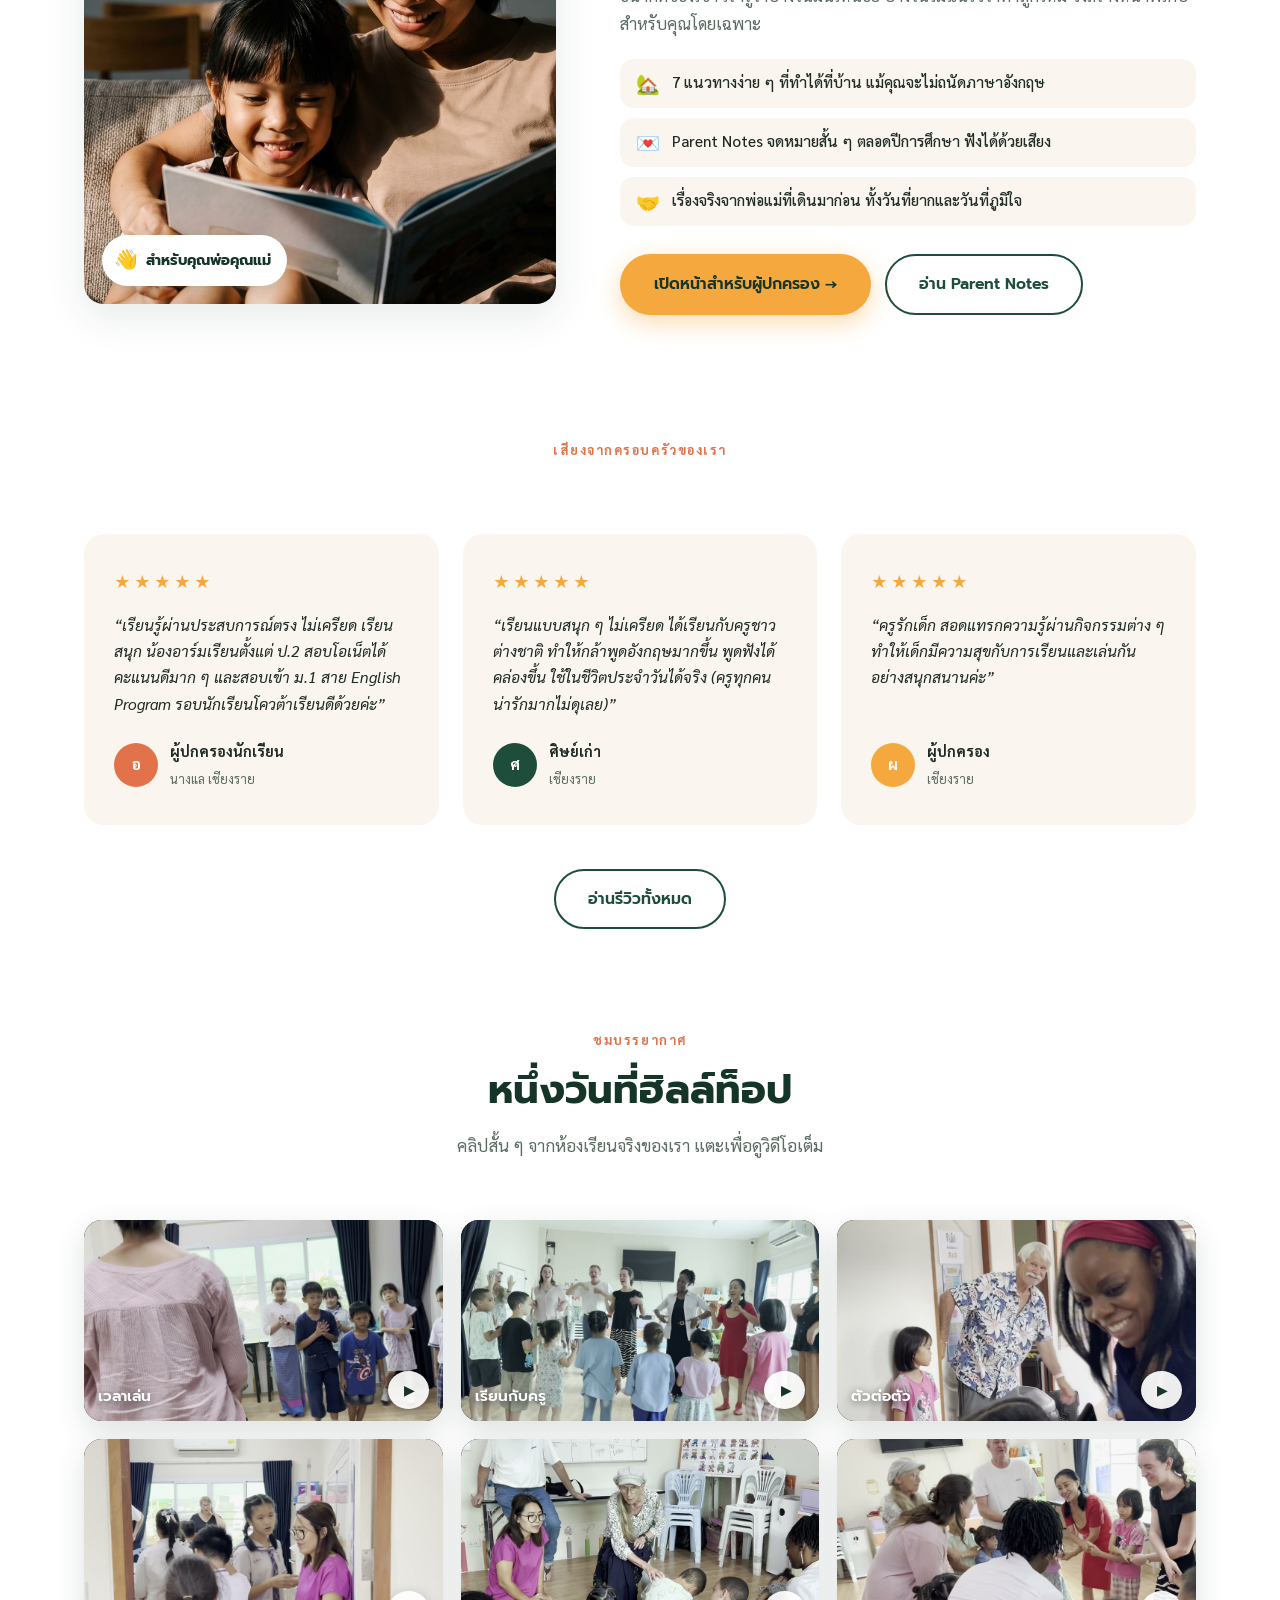
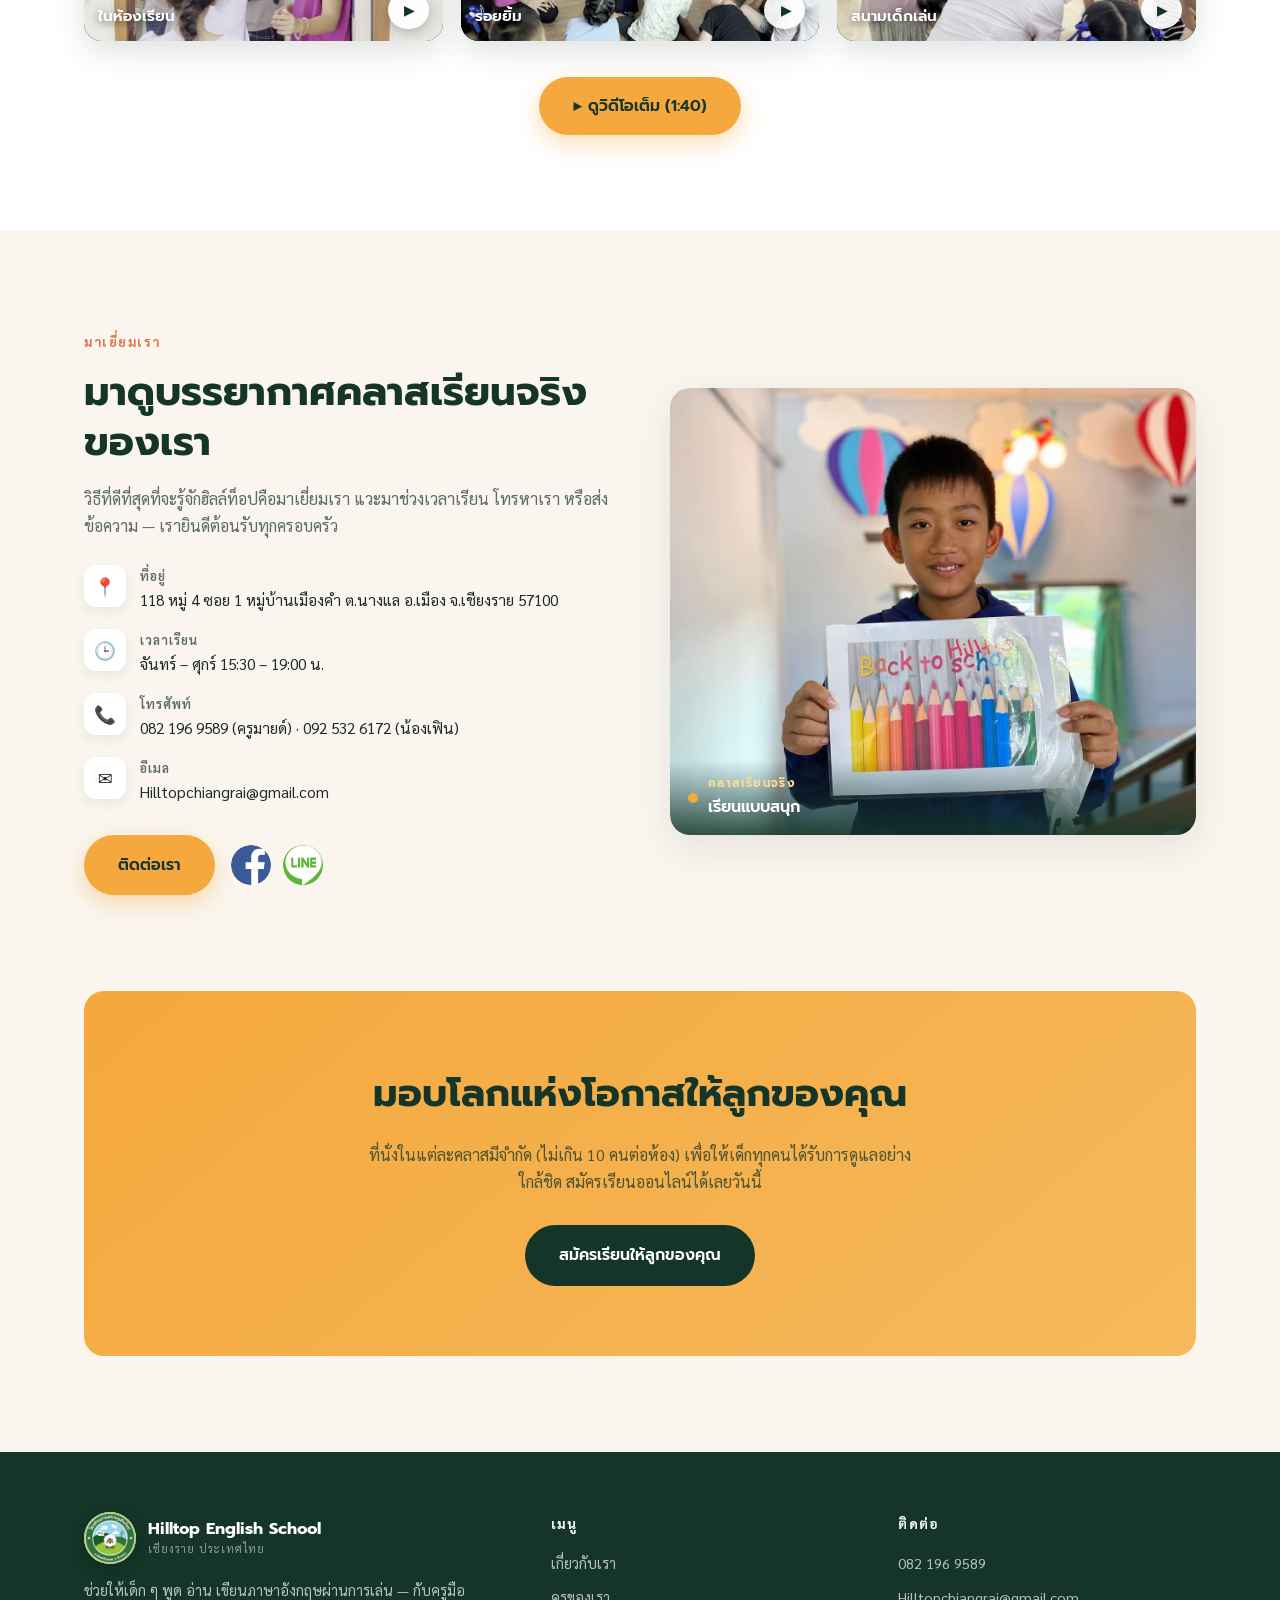
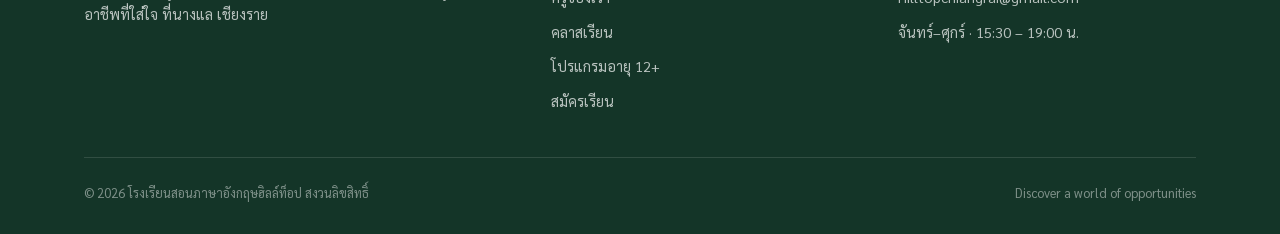
==== commit eda8f6c2: "Home: word-rise skills heading with highlighted 'joyful'; travelling light along lesson-flow lines C" ====
--- a/index.html
+++ b/index.html
@@ -153,7 +153,7 @@
   <div class="wrap">
     <div class="sec-head rv">
       <span class="eyebrow" data-th="สิ่งที่เราสอน" data-en="What We Teach">สิ่งที่เราสอน</span>
-      <h2 data-th="4 ทักษะ หนึ่งการเดินทางที่เต็มไปด้วยความสุข" data-en="Four skills. One joyful journey.">4 ทักษะ หนึ่งการเดินทางที่เต็มไปด้วยความสุข</h2>
+      <h2 class="words" data-hl="joyful,ความสุข" data-th="4 ทักษะ หนึ่งการเดินทาง ที่เต็มไปด้วย ความสุข" data-en="Four skills. One joyful journey.">4 ทักษะ หนึ่งการเดินทางที่เต็มไปด้วยความสุข</h2>
       <p data-th="หลักสูตรของเราสร้างความสามารถภาษาอังกฤษอย่างครบถ้วน ทีละขั้น ในทุกช่วงวัย เพื่อให้เด็ก ๆ มั่นใจในทุกด้านของการใช้ภาษา"
          data-en="Our curriculum builds complete English ability — step by step, at every age — so children grow confident in every way they use the language.">หลักสูตรของเราสร้างความสามารถภาษาอังกฤษอย่างครบถ้วน ทีละขั้น ในทุกช่วงวัย เพื่อให้เด็ก ๆ มั่นใจในทุกด้านของการใช้ภาษา</p>
     </div>
--- a/assets/site.css
+++ b/assets/site.css
@@ -918,3 +918,64 @@
 .quotes .rv.in .stars{animation:none}
 .quotes .stars.twinkle{animation:starGlow 1.2s ease}
 @keyframes starGlow{0%{filter:brightness(1)}50%{filter:brightness(1.6) drop-shadow(0 0 6px rgba(244,168,61,.8))}100%{filter:brightness(1)}}
+
+/* ===== Staff: connecting thread, tighter rhythm, living role labels ===== */
+.staff-grid{gap:36px;position:relative}
+.staff-thread{position:absolute;inset:0;width:100%;height:100%;pointer-events:none;z-index:0;overflow:visible}
+.thread-path{fill:none;stroke:var(--sun);stroke-width:2.5;stroke-linecap:round;stroke-dasharray:var(--len,2000);stroke-dashoffset:var(--len,2000);transition:stroke-dashoffset .4s linear;opacity:.85}
+.thread-nodes circle{fill:#fff;stroke:var(--sun);stroke-width:3;opacity:0;transition:opacity .4s,r .4s}
+.thread-nodes circle.on{opacity:1}
+.thread-nodes circle.pulse{animation:nodePulse 1.8s ease-in-out infinite}
+@keyframes nodePulse{0%,100%{stroke-width:3}50%{stroke-width:7;stroke:var(--clay)}}
+.staff-card{position:relative;z-index:1;transition:transform .5s,box-shadow .5s}
+.staff-card.near{box-shadow:0 18px 44px rgba(20,53,40,.12)}
+.staff-role{position:relative;display:inline-block;overflow:hidden}
+.staff-role .tcur{display:inline-block;width:2px;height:1em;background:var(--clay);vertical-align:-2px;margin-left:2px;animation:cur .8s steps(1) infinite}
+.staff-role::after{content:"";position:absolute;top:0;bottom:0;left:-40%;width:35%;background:linear-gradient(90deg,transparent,rgba(255,255,255,.85),transparent);transform:skewX(-20deg);opacity:0}
+.staff-card.near .staff-role.done::after{animation:roleSweep 5.5s ease-in-out infinite}
+@keyframes roleSweep{0%,72%{left:-40%;opacity:0}76%{opacity:1}100%{left:120%;opacity:0}}
+@media(max-width:860px){.staff-thread{display:none}.staff-grid{gap:26px}}
+
+.thread-node{position:absolute;width:14px;height:14px;border-radius:50%;background:#fff;border:3px solid var(--sun);translate:-50% -50%;z-index:3;opacity:0;transition:opacity .4s,scale .4s;pointer-events:none}
+.thread-node.on{opacity:1}
+.thread-node.pulse{animation:nodePulse2 1.8s ease-in-out infinite}
+@keyframes nodePulse2{0%,100%{scale:1;box-shadow:0 0 0 0 rgba(244,168,61,.5)}50%{scale:1.25;box-shadow:0 0 0 8px rgba(244,168,61,0)}}
+.staff-grid{gap:48px}
+@media(max-width:860px){.thread-node{display:none}}
+/* ===== Home: four skills — one card featured at a time ===== */
+.programs .card-photo{transition:transform .8s cubic-bezier(.34,1.3,.5,1),box-shadow .6s}
+.programs .card-photo::after{content:"";position:absolute;inset:-2px;border-radius:calc(var(--radius) + 2px);padding:2px;pointer-events:none;opacity:0;transition:opacity .6s;
+  background:conic-gradient(from var(--ring),var(--sun),var(--clay),var(--leaf),var(--sun));
+  -webkit-mask:linear-gradient(#000 0 0) content-box,linear-gradient(#000 0 0);-webkit-mask-composite:xor;mask:linear-gradient(#000 0 0) content-box,linear-gradient(#000 0 0);mask-composite:exclude}
+.programs .card-photo.lit{transform:translateY(-10px);box-shadow:0 22px 50px rgba(20,53,40,.16)}
+.programs .card-photo.lit::after{opacity:1;animation:ringSpin 3s linear infinite}
+.programs .card-photo.lit .card-img img{transform:scale(1.14)}
+.programs .card-photo.lit .icon{transform:rotate(-8deg) scale(1.1)}
+.programs .card-photo.lit .card-body::before{width:56px}
+
+/* ===== Word-rise heading with highlighted word ===== */
+.words .w{display:inline-block;opacity:0;translate:0 18px;transition:opacity .6s ease,translate .6s cubic-bezier(.34,1.4,.5,1);margin-right:.28em}
+.words .w:last-child{margin-right:0}
+.words.go .w{opacity:1;translate:0 0}
+.words .w.hl{position:relative;color:var(--forest-deep)}
+.words .w.hl::after{content:"";position:absolute;left:-.08em;right:-.08em;bottom:.06em;height:.34em;background:var(--sun);z-index:-1;border-radius:4px;transform:scaleX(0);transform-origin:left;transition:transform .6s cubic-bezier(.2,.7,.2,1) .2s}
+.words.go .w.hl::after{transform:scaleX(1)}
+.words.go .w.hl{animation:hlBounce 4.5s ease-in-out 1.2s infinite}
+@keyframes hlBounce{0%,88%,100%{translate:0 0;rotate:0deg}91%{translate:0 -6px;rotate:-2deg}95%{translate:0 0;rotate:1.5deg}}
+
+/* ===== Lesson flow: travelling light along the step lines ===== */
+.flow-steps li::after{background:linear-gradient(90deg,var(--sun-soft),rgba(251,217,146,.35));overflow:hidden}
+.flow-steps li .spark{position:absolute;top:23px;left:44px;right:-18px;height:4px;border-radius:4px;pointer-events:none;overflow:hidden}
+.flow-steps li:last-child .spark{display:none}
+.flow-steps li .spark::before{content:"";position:absolute;top:0;bottom:0;width:38%;left:-40%;border-radius:4px;background:linear-gradient(90deg,transparent,var(--sun),var(--clay),transparent);opacity:0}
+.flow.go .flow-steps li:nth-child(1) .spark::before{animation:spark 4.8s ease-in-out infinite}
+.flow.go .flow-steps li:nth-child(2) .spark::before{animation:spark 4.8s ease-in-out 1.2s infinite}
+.flow.go .flow-steps li:nth-child(3) .spark::before{animation:spark 4.8s ease-in-out 2.4s infinite}
+@keyframes spark{0%{left:-40%;opacity:0}5%{opacity:1}22%{left:100%;opacity:1}26%,100%{left:100%;opacity:0}}
+.flow-steps i{transition:transform .35s,box-shadow .35s}
+.flow.go .flow-steps li:nth-child(1) i{animation:numPop 4.8s ease-in-out 0s infinite}
+.flow.go .flow-steps li:nth-child(2) i{animation:numPop 4.8s ease-in-out 1.2s infinite}
+.flow.go .flow-steps li:nth-child(3) i{animation:numPop 4.8s ease-in-out 2.4s infinite}
+.flow.go .flow-steps li:nth-child(4) i{animation:numPop 4.8s ease-in-out 3.6s infinite}
+@keyframes numPop{0%,100%{transform:scale(1);box-shadow:0 0 0 0 rgba(244,168,61,.6)}4%{transform:scale(1.22);box-shadow:0 0 0 8px rgba(244,168,61,0)}12%{transform:scale(1)}}
+@media(prefers-reduced-motion:reduce){.words .w{opacity:1;translate:0}.flow .spark,.flow-steps i{animation:none!important}}
